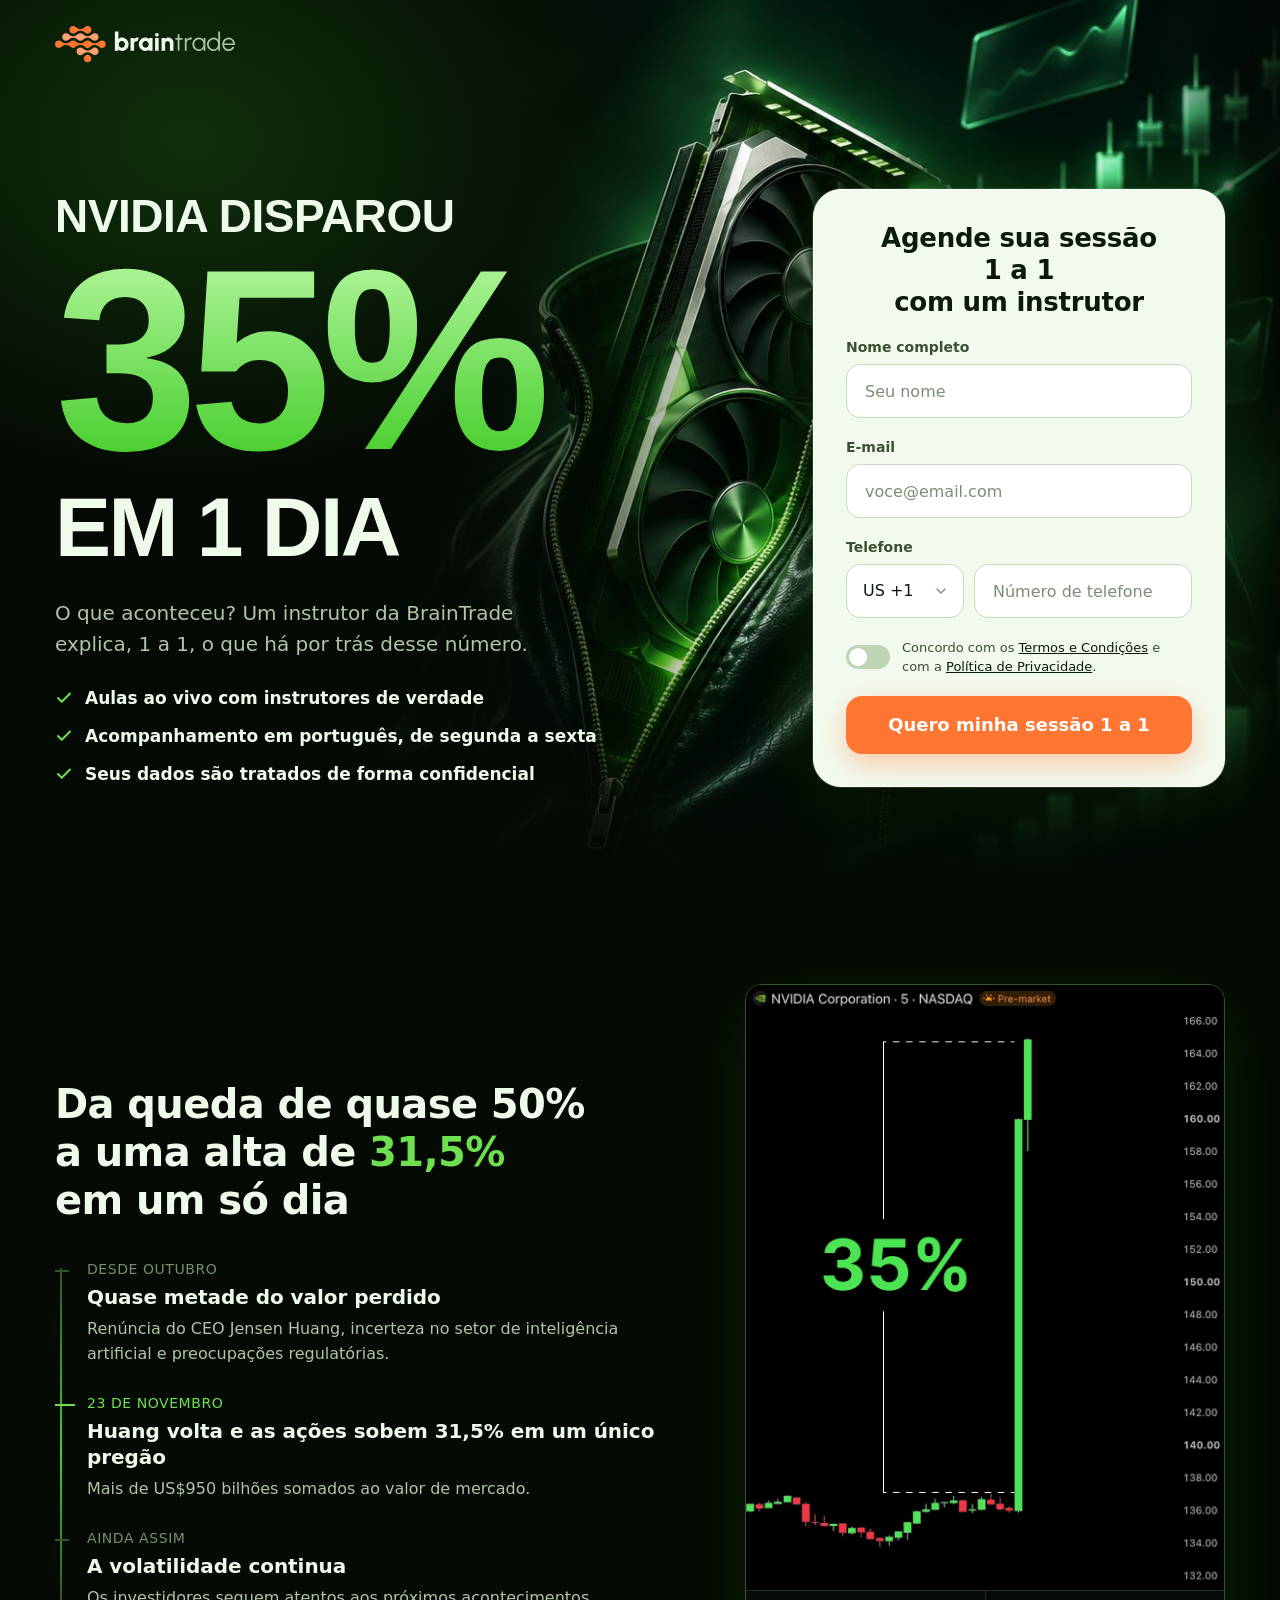
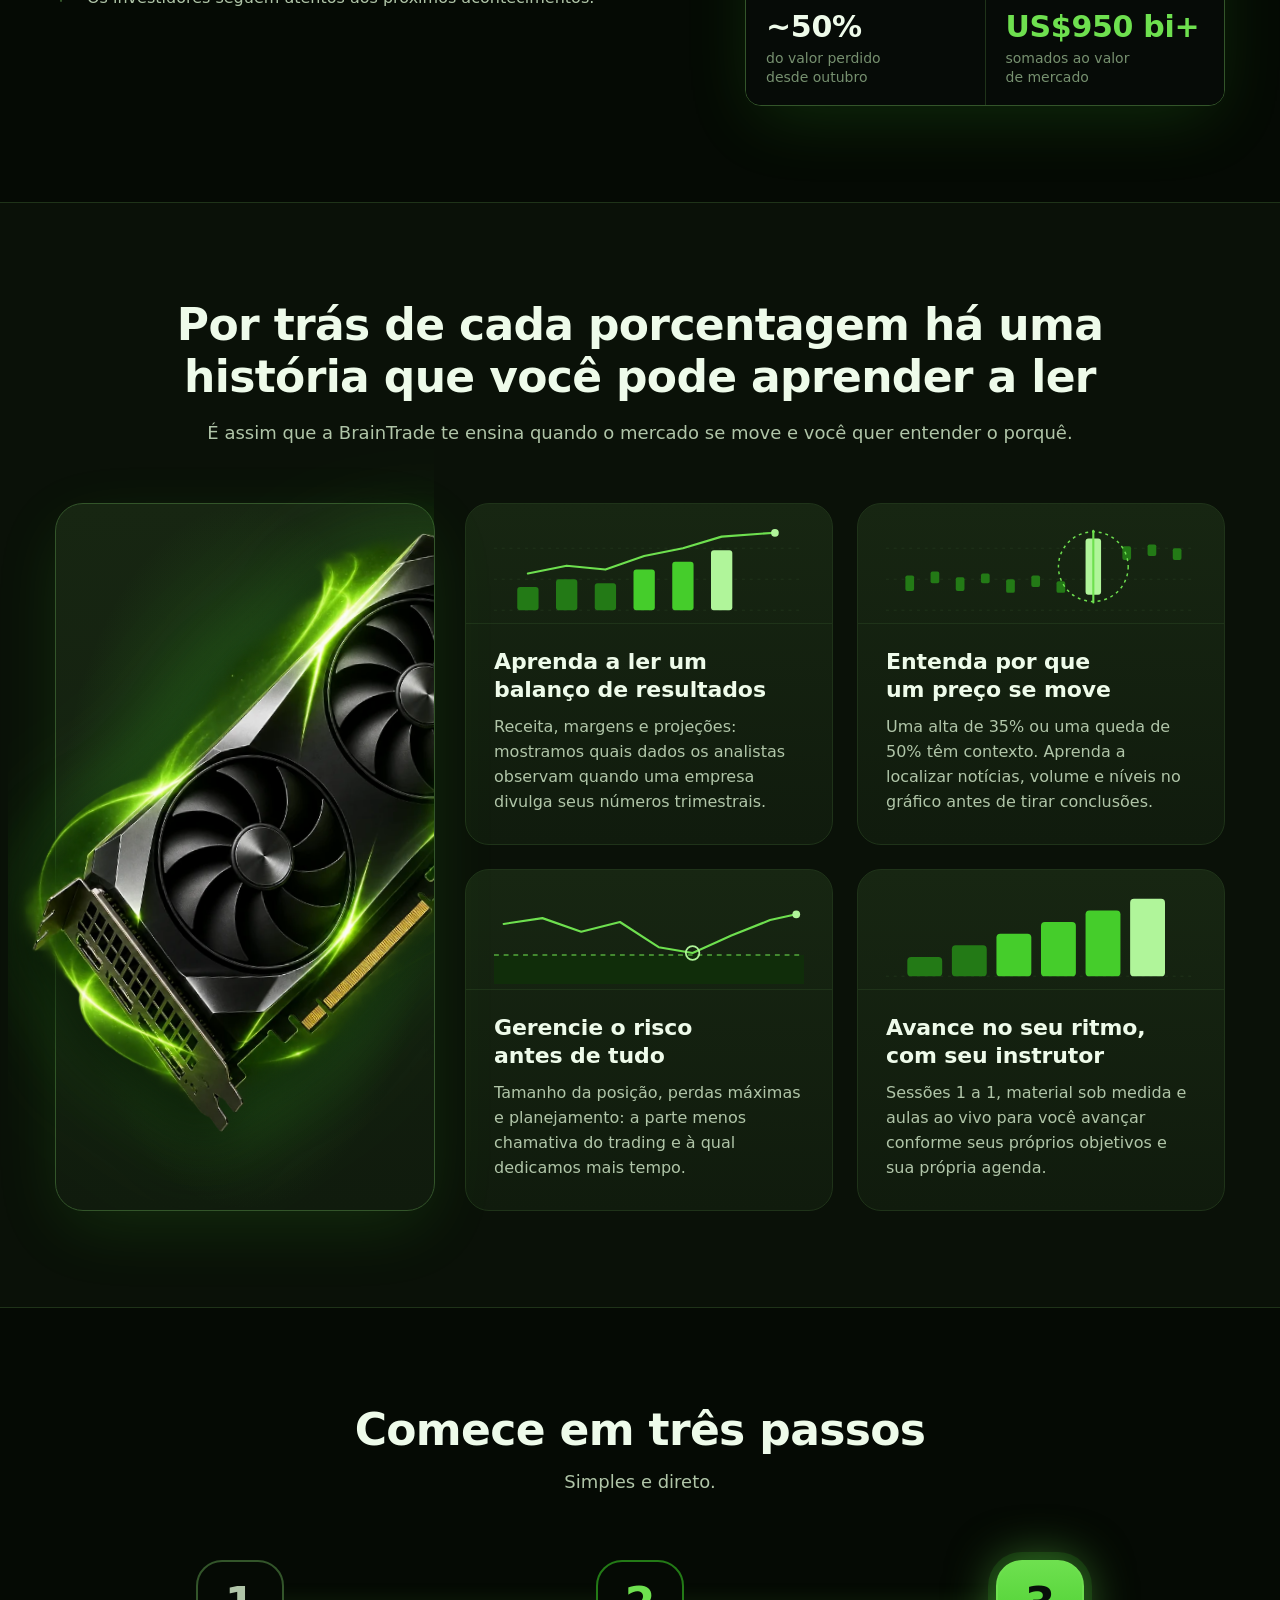
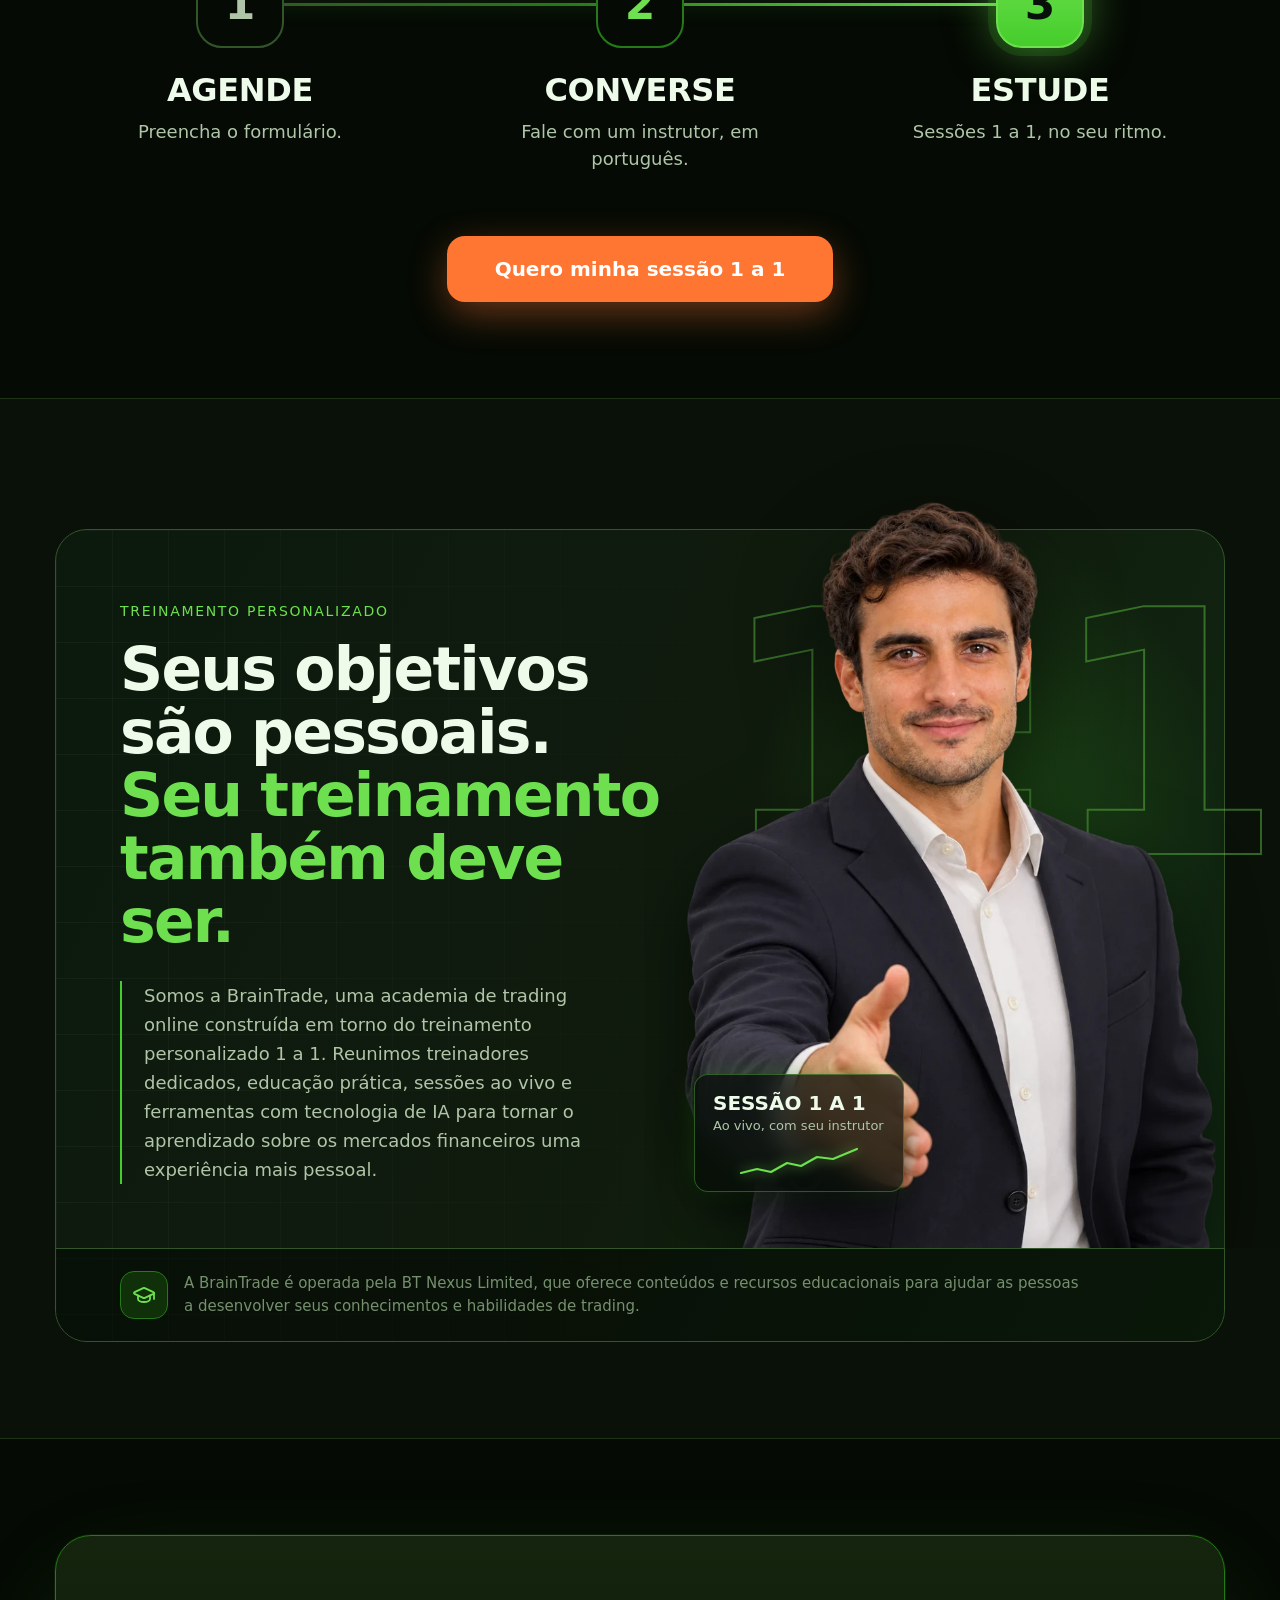
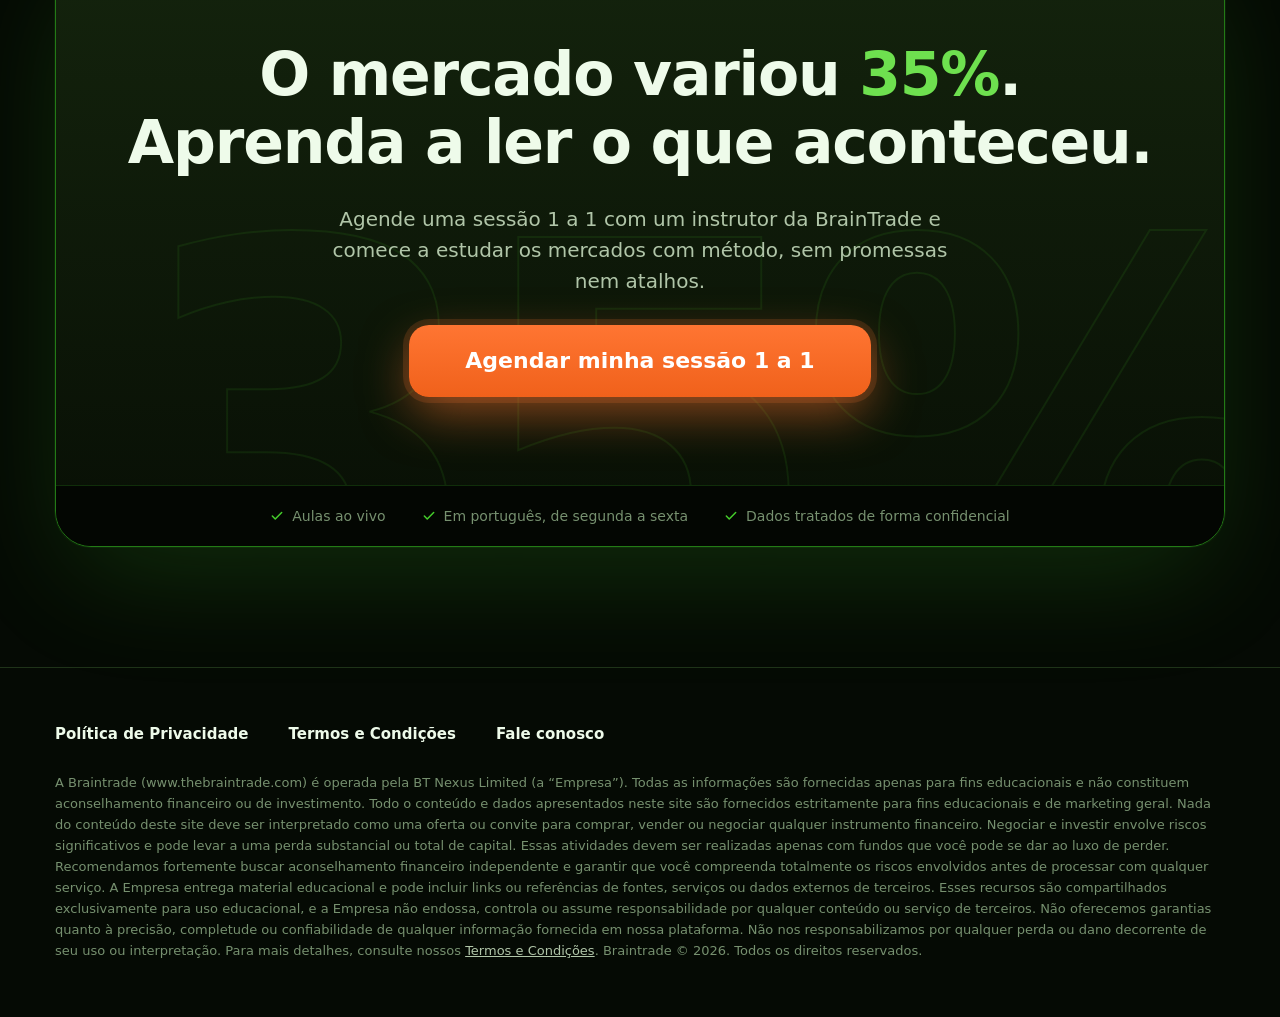
==== index.html @ 37a68e20 "BrainTrade NVIDIA landing page: HTML/CSS/JS (pt-BR, es-419, en), assets, design previews, dev handof" ====
<!DOCTYPE html>
<html lang="pt-BR">
<head>
  <meta charset="utf-8">
  <meta name="viewport" content="width=device-width, initial-scale=1">
  <title>BrainTrade | NVIDIA disparou 35% em 1 dia — agende sua sessão 1&nbsp;a&nbsp;1</title>
  <meta name="description" content="NVIDIA disparou 35% em um único pregão. Agende uma sessão 1&nbsp;a&nbsp;1 com um instrutor da BrainTrade e aprenda a entender o que há por trás desses números.">
  <meta name="theme-color" content="#050a04">
    <link rel="alternate" hreflang="pt-BR" href="index.html">
  <link rel="alternate" hreflang="es-419" href="es.html">
  <link rel="alternate" hreflang="en" href="en.html">
  <link rel="alternate" hreflang="x-default" href="index.html">
  <link rel="stylesheet" href="style.css">
  <!-- adds the "js" class only when motion is wanted; without it the page stays fully visible/static -->
  <script>if(!matchMedia("(prefers-reduced-motion: reduce)").matches&&"IntersectionObserver" in window)document.documentElement.classList.add("js")</script>
</head>
<body>

  <!-- SVG sprite: icons used across the page (stroke = currentColor) -->
  <svg width="0" height="0" style="position:absolute" aria-hidden="true" focusable="false">
    <symbol id="i-check" viewBox="0 0 24 24"><path d="M20 6 9 17l-5-5"/></symbol>
    <symbol id="i-circle-check" viewBox="0 0 24 24"><path d="M21.801 10A10 10 0 1 1 17 3.335"/><path d="m9 11 3 3L22 4"/></symbol>
    <symbol id="i-users" viewBox="0 0 24 24"><path d="M16 21v-2a4 4 0 0 0-4-4H6a4 4 0 0 0-4 4v2"/><circle cx="9" cy="7" r="4"/><path d="M22 21v-2a4 4 0 0 0-3-3.87"/><path d="M16 3.13a4 4 0 0 1 0 7.75"/></symbol>
    <symbol id="i-target" viewBox="0 0 24 24"><circle cx="12" cy="12" r="10"/><circle cx="12" cy="12" r="6"/><circle cx="12" cy="12" r="2"/></symbol>
    <symbol id="i-star" viewBox="0 0 24 24"><path d="M11.525 2.295a.53.53 0 0 1 .95 0l2.31 4.679a2.123 2.123 0 0 0 1.595 1.16l5.166.756a.53.53 0 0 1 .294.904l-3.736 3.638a2.123 2.123 0 0 0-.611 1.878l.882 5.14a.53.53 0 0 1-.771.56l-4.618-2.428a2.122 2.122 0 0 0-1.973 0L6.396 21.01a.53.53 0 0 1-.77-.56l.881-5.139a2.122 2.122 0 0 0-.611-1.879L2.16 9.795a.53.53 0 0 1 .294-.906l5.165-.755a2.122 2.122 0 0 0 1.597-1.16z"/></symbol>
    <symbol id="i-cap" viewBox="0 0 24 24"><path d="M21.42 10.922a1 1 0 0 0-.019-1.838L12.83 5.18a2 2 0 0 0-1.66 0L2.6 9.08a1 1 0 0 0 0 1.832l8.57 3.908a2 2 0 0 0 1.66 0z"/><path d="M22 10v6"/><path d="M6 12.5V16a6 3 0 0 0 12 0v-3.5"/></symbol>
  </svg>

  <!-- ============ HEADER ============ -->
  <header class="site-header">
    <div class="site-header__inner">
      <a class="logo" href="#" aria-label="BrainTrade">
        <img src="assets/logo.svg" alt="BrainTrade" width="180" height="37">
      </a>
    </div>
  </header>

  <main>

    <!-- ============ HERO ============ -->
        <section class="hero hero--art">

      <!-- decorative background: key art + glow -->
      <div class="hero__bg" aria-hidden="true">
        <div class="hero__art"></div>
        <div class="glow glow--hero-a"></div>
        <div class="glow glow--hero-b"></div>
        <div class="hero__fade"></div>
      </div>

      <div class="container hero__inner">

        <div class="hero__copy">
          <h1 class="h1" aria-label="NVIDIA disparou 35% em 1 dia">
            <span class="h1__pre" aria-hidden="true">NVIDIA disparou</span>
            <span class="h1__num" aria-hidden="true"><span class="h1__num-real">35%</span></span>
            <span class="h1__small" aria-hidden="true">em 1 dia</span>
          </h1>
          <p class="lead">O que aconteceu? Um instrutor da BrainTrade explica, 1&nbsp;a&nbsp;1, o que há por trás desse número.</p>

          <ul class="checks">
            <li><svg class="icon" focusable="false" aria-hidden="true"><use href="#i-check"/></svg>Aulas ao vivo com instrutores de verdade</li>
            <li><svg class="icon" focusable="false" aria-hidden="true"><use href="#i-check"/></svg>Acompanhamento em português, de segunda a sexta</li>
            <li><svg class="icon" focusable="false" aria-hidden="true"><use href="#i-check"/></svg>Seus dados são tratados de forma confidencial</li>
          </ul>
        </div>
        <!-- DEV: visual only. Wire up action/method, validation and the country list. -->
        <form class="card form form--light" id="lead-form" action="#" method="post">
          <h2 class="form__title">Agende sua sessão 1&nbsp;a&nbsp;1<br>com um instrutor</h2>

          <div class="field">
            <label for="f-name">Nome completo</label>
            <input class="input" id="f-name" name="name" type="text" placeholder="Seu nome" autocomplete="name">
          </div>

          <div class="field">
            <label for="f-email">E-mail</label>
            <input class="input" id="f-email" name="email" type="email" placeholder="voce@email.com" autocomplete="email">
          </div>

          <div class="field">
            <label for="f-phone">Telefone</label>
            <div class="phone">
              <select class="input input--select" name="country" aria-label="Código do país">
                <option value="US +1">US +1</option>
              </select>
              <input class="input" id="f-phone" name="phone" type="tel" placeholder="Número de telefone" autocomplete="tel-national">
            </div>
          </div>

          <label class="consent">
            <input class="switch" type="checkbox" name="consent">
            <span class="consent__text">Concordo com os <a href="#">Termos e Condições</a> e com a <a href="#">Política de Privacidade</a>.</span>
          </label>

          <button class="btn btn--block" type="submit">Quero minha sessão 1&nbsp;a&nbsp;1</button>
        </form>

      </div>
    </section>

    <!-- ============ STORY ============ -->
    <section class="story">
      <div class="container story__grid">

        <div class="story__copy">
          <h2 class="h2 h2--story">Da queda de quase 50%<br class="br-d"> a uma alta de <span class="accent">31,5%</span><br class="br-d"> em um só dia</h2>

          <ol class="timeline">
            <li class="timeline__item">
              <span class="timeline__date">Desde outubro</span>
              <h3 class="timeline__title">Quase metade do valor perdido</h3>
              <p class="timeline__text">Renúncia do CEO Jensen Huang, incerteza no setor de inteligência artificial e preocupações regulatórias.</p>
            </li>
            <li class="timeline__item timeline__item--up">
              <span class="timeline__date">23 de novembro</span>
              <h3 class="timeline__title">Huang volta e as ações sobem 31,5% em um único pregão</h3>
              <p class="timeline__text">Mais de US$950 bilhões somados ao valor de mercado.</p>
            </li>
            <li class="timeline__item">
              <span class="timeline__date">Ainda assim</span>
              <h3 class="timeline__title">A volatilidade continua</h3>
              <p class="timeline__text">Os investidores seguem atentos aos próximos acontecimentos.</p>
            </li>
          </ol>
        </div>

        <figure class="terminal">
          <!-- Real chart screenshot: NVDA, 5-minute candles, pre-market (assets/img/nvda-move.png). -->
          <img class="terminal__img" src="assets/img/nvda-move.png" width="492" height="623" loading="lazy"
               alt="Gráfico de 5 minutos da NVIDIA (NASDAQ) no pré-mercado: uma única vela verde sobe cerca de 35% acima do movimento anterior.">
          <div class="terminal__stats">
            <div class="stat">
              <p class="stat__value">~50%</p>
              <p class="stat__label">do valor perdido<br>desde outubro</p>
            </div>
            <div class="stat">
              <p class="stat__value stat__value--accent">US$950 bi+</p>
              <p class="stat__label">somados ao valor<br>de mercado</p>
            </div>
          </div>
        </figure>

      </div>
    </section>

    <!-- ============ BENEFITS ============ -->
    <section class="benefits">
      <div class="container">
        <div class="section-head">
          <h2 class="h2 h2--center">Por trás de cada porcentagem há uma<br class="br-d"> história que você pode aprender a ler</h2>
          <p class="section-head__sub">É assim que a BrainTrade te ensina quando o mercado se move e você quer entender o porquê.</p>
        </div>

        <div class="benefits__layout">
          <figure class="benefits__feature" aria-hidden="true">
            <div class="benefits__pop"><img src="assets/img/gpu-card.webp" alt="" width="1003" height="1002" loading="lazy"></div>
          </figure>

          <div class="benefits__grid">
            <article class="card benefit">
              <div class="benefit__viz" aria-hidden="true">
                <svg viewBox="0 0 320 96" focusable="false">
                  <path class="v-grid" d="M0 88H320M0 56H320M0 24H320"/>
                  <rect class="v-dim" x="24" y="64" width="22" height="24" rx="3"/><rect class="v-dim" x="64" y="56" width="22" height="32" rx="3"/><rect class="v-dim" x="104" y="60" width="22" height="28" rx="3"/>
                  <rect class="v-mid" x="144" y="46" width="22" height="42" rx="3"/><rect class="v-mid" x="184" y="38" width="22" height="50" rx="3"/><rect class="v-hi" x="224" y="26" width="22" height="62" rx="3"/>
                  <path class="v-line" d="M35 50L75 42L115 46L155 32L195 24L235 12L290 8"/><circle class="v-dot" cx="290" cy="8" r="4"/>
                </svg>
              </div>
              <div class="benefit__body">
                <h3 class="benefit__title">Aprenda a ler um<br>balanço de resultados</h3>
                <p class="benefit__text">Receita, margens e projeções: mostramos quais dados os analistas observam quando uma empresa divulga seus números trimestrais.</p>
              </div>
            </article>

            <article class="card benefit">
              <div class="benefit__viz" aria-hidden="true">
                <svg viewBox="0 0 320 96" focusable="false">
                  <path class="v-grid" d="M0 88H320M0 56H320M0 24H320"/>
                  <g class="v-dim"><rect x="20" y="52" width="9" height="16" rx="2"/><rect x="46" y="48" width="9" height="12" rx="2"/><rect x="72" y="54" width="9" height="14" rx="2"/><rect x="98" y="50" width="9" height="10" rx="2"/><rect x="124" y="56" width="9" height="14" rx="2"/><rect x="150" y="52" width="9" height="12" rx="2"/><rect x="176" y="58" width="9" height="12" rx="2"/></g>
                  <rect class="v-hi" x="206" y="14" width="16" height="58" rx="3"/><path class="v-line" d="M214 6V80"/>
                  <g class="v-dim"><rect x="244" y="22" width="9" height="14" rx="2"/><rect x="270" y="20" width="9" height="12" rx="2"/><rect x="296" y="24" width="9" height="12" rx="2"/></g>
                  <circle class="v-ring" cx="214" cy="43" r="36"/>
                </svg>
              </div>
              <div class="benefit__body">
                <h3 class="benefit__title">Entenda por que<br>um preço se move</h3>
                <p class="benefit__text">Uma alta de 35% ou uma queda de 50% têm contexto. Aprenda a localizar notícias, volume e níveis no gráfico antes de tirar conclusões.</p>
              </div>
            </article>

            <article class="card benefit">
              <div class="benefit__viz" aria-hidden="true">
                <svg viewBox="0 0 320 96" focusable="false">
                  <path class="v-zone" d="M0 66H320V96H0Z"/>
                  <path class="v-dash" d="M0 66H320"/>
                  <path class="v-line" d="M10 34L50 28L90 42L130 32L170 58L205 64L245 46L285 30L312 24"/>
                  <circle class="v-ring2" cx="205" cy="64" r="7"/><circle class="v-dot" cx="312" cy="24" r="4"/>
                </svg>
              </div>
              <div class="benefit__body">
                <h3 class="benefit__title">Gerencie o risco<br>antes de tudo</h3>
                <p class="benefit__text">Tamanho da posição, perdas máximas e planejamento: a parte menos chamativa do trading e à qual dedicamos mais tempo.</p>
              </div>
            </article>

            <article class="card benefit">
              <div class="benefit__viz" aria-hidden="true">
                <svg viewBox="0 0 320 96" focusable="false">
                  <path class="v-grid" d="M0 88H320"/>
                  <rect class="v-dim" x="22" y="68" width="36" height="20" rx="4"/><rect class="v-dim" x="68" y="56" width="36" height="32" rx="4"/><rect class="v-mid" x="114" y="44" width="36" height="44" rx="4"/>
                  <rect class="v-mid" x="160" y="32" width="36" height="56" rx="4"/><rect class="v-mid" x="206" y="20" width="36" height="68" rx="4"/><rect class="v-hi" x="252" y="8" width="36" height="80" rx="4"/>
                </svg>
              </div>
              <div class="benefit__body">
                <h3 class="benefit__title">Avance no seu ritmo,<br>com seu instrutor</h3>
                <p class="benefit__text">Sessões 1&nbsp;a&nbsp;1, material sob medida e aulas ao vivo para você avançar conforme seus próprios objetivos e sua própria agenda.</p>
              </div>
            </article>
          </div>
        </div>
      </div>
    </section>

    <!-- ============ STEPS ============ -->
    <section class="steps">
      <div class="container">
        <div class="section-head">
          <h2 class="h2 h2--center">Comece em três passos</h2>
          <p class="section-head__sub">Simples e direto.</p>
        </div>

        <ol class="steps__list">
          <li class="step">
            <span class="step__badge">1</span>
            <h3 class="step__title">Agende</h3>
            <p class="step__text">Preencha o formulário.</p>
          </li>
          <li class="step">
            <span class="step__badge">2</span>
            <h3 class="step__title">Converse</h3>
            <p class="step__text">Fale com um instrutor, em português.</p>
          </li>
          <li class="step step--goal">
            <span class="step__badge">3</span>
            <h3 class="step__title">Estude</h3>
            <p class="step__text">Sessões 1&nbsp;a&nbsp;1, no seu ritmo.</p>
          </li>
        </ol>

        <div class="steps__cta">
          <a class="btn btn--lg" href="#lead-form">Quero minha sessão 1&nbsp;a&nbsp;1</a>
        </div>
      </div>
    </section>

    <!-- ============ ABOUT ============ -->
    <!-- DEV: right-hand slot is the instructor photo: assets/img/instructor.webp (transparent cut-out, portrait, bottom-aligned). -->
    <section class="about">
      <div class="container">
        <div class="about__panel">
          <div class="about__content">
            <p class="about__eyebrow">Treinamento personalizado</p>
            <h2 class="h2 h2--about">Seus objetivos<br> são pessoais.<br> <span class="accent">Seu treinamento<br> também deve ser.</span></h2>
            <p class="about__text">Somos a BrainTrade, uma academia de trading online construída em torno do treinamento personalizado 1&nbsp;a&nbsp;1. Reunimos treinadores dedicados, educação prática, sessões ao vivo e ferramentas com tecnologia de IA para tornar o aprendizado sobre os mercados financeiros uma experiência mais pessoal.</p>
          </div>
          <div class="about__media">
            <span class="about__ghost" aria-hidden="true">1:1</span>
            <img class="about__photo" src="assets/img/instructor.webp" alt="Instrutor da BrainTrade com a mão estendida" width="784" height="1100" loading="lazy">
            <div class="about__float" aria-hidden="true">
              <span class="about__float-label">Sessão 1&nbsp;a&nbsp;1</span>
              <span class="about__float-text">Ao vivo, com seu instrutor</span>
              <svg viewBox="0 0 120 34" focusable="false"><path d="M2 28L18 24L32 27L48 18L62 21L78 12L94 14L118 4"/></svg>
            </div>
          </div>
          <div class="about__note">
            <span class="icon-box icon-box--sm"><svg class="icon" focusable="false" aria-hidden="true"><use href="#i-cap"/></svg></span>
            <p>A BrainTrade é operada pela BT Nexus Limited, que oferece conteúdos e recursos educacionais para ajudar as pessoas a desenvolver seus conhecimentos e habilidades de trading.</p>
          </div>
        </div>
      </div>
    </section>

    <!-- ============ FINAL CTA ============ -->
    <section class="cta">
      <div class="container">
        <div class="cta__panel">
          <span class="cta__ghost" aria-hidden="true">35%</span>
          <div class="cta__content">
            <h2 class="h2 h2--cta">O mercado<br class="br-m"> variou <span class="accent">35%</span>.<br> Aprenda a ler o<br class="br-m"> que aconteceu.</h2>
            <p class="cta__text">Agende uma sessão 1&nbsp;a&nbsp;1 com um instrutor da BrainTrade e comece a estudar os mercados com método, sem promessas nem atalhos.</p>
            <!-- DEV: points at the form; replace with the real action if needed -->
            <a class="btn btn--lg btn--cta" href="#lead-form">Agendar minha sessão 1&nbsp;a&nbsp;1</a>
          </div>
          <ul class="cta__points">
              <li><svg class="icon" aria-hidden="true" focusable="false"><use href="#i-check"/></svg>Aulas ao vivo</li>
              <li><svg class="icon" aria-hidden="true" focusable="false"><use href="#i-check"/></svg>Em português, de segunda a sexta</li>
              <li><svg class="icon" aria-hidden="true" focusable="false"><use href="#i-check"/></svg>Dados tratados de forma confidencial</li>
            </ul>
        </div>
      </div>
    </section>

  </main>

  <!-- ============ FOOTER ============ -->
  <footer class="site-footer">
    <div class="container">
      <nav class="site-footer__links" aria-label="Rodapé">
        <a href="#">Política de Privacidade</a>
        <a href="#">Termos e Condições</a>
        <a href="#">Fale conosco</a>
      </nav>
      <p class="site-footer__legal">A Braintrade (www.thebraintrade.com) é operada pela BT Nexus Limited (a “Empresa”). Todas as informações são fornecidas apenas para fins educacionais e não constituem aconselhamento financeiro ou de investimento. Todo o conteúdo e dados apresentados neste site são fornecidos estritamente para fins educacionais e de marketing geral. Nada do conteúdo deste site deve ser interpretado como uma oferta ou convite para comprar, vender ou negociar qualquer instrumento financeiro. Negociar e investir envolve riscos significativos e pode levar a uma perda substancial ou total de capital. Essas atividades devem ser realizadas apenas com fundos que você pode se dar ao luxo de perder. Recomendamos fortemente buscar aconselhamento financeiro independente e garantir que você compreenda totalmente os riscos envolvidos antes de processar com qualquer serviço. A Empresa entrega material educacional e pode incluir links ou referências de fontes, serviços ou dados externos de terceiros. Esses recursos são compartilhados exclusivamente para uso educacional, e a Empresa não endossa, controla ou assume responsabilidade por qualquer conteúdo ou serviço de terceiros. Não oferecemos garantias quanto à precisão, completude ou confiabilidade de qualquer informação fornecida em nossa plataforma. Não nos responsabilizamos por qualquer perda ou dano decorrente de seu uso ou interpretação. Para mais detalhes, consulte nossos <a href="#">Termos e Condições</a>. Braintrade © 2026. Todos os direitos reservados.</p>
    </div>
  </footer>

  <!-- mobile only: stays hidden until the visitor scrolls past the form (see script.js) -->
  <div class="sticky-cta" aria-hidden="true"><a class="btn btn--block" href="#lead-form" tabindex="-1">Quero minha sessão 1&nbsp;a&nbsp;1</a></div>

  <script src="script.js" defer></script>
</body>
</html>
---- style.css ----
/* ==========================================================================
   BrainTrade — NVIDIA +35% landing page
   Plain CSS, no build step, no JS.
   Desktop design: 1280px (content 1170). Stacked/mobile layout: < 1024px (designed at 375px).
   Orange (--orange-500) is reserved for the logo and CTA buttons only.
   ========================================================================== */

/* ---------- Fonts (self-hosted, latin subset) ---------- */
@font-face {
  font-family: "Space Grotesk";
  font-style: normal;
  font-weight: 300 700;
  font-display: swap;
  src: url("assets/fonts/space-grotesk-latin.woff2") format("woff2");
  unicode-range: U+0000-00FF, U+0131, U+0152-0153, U+02BB-02BC, U+02C6, U+02DA, U+02DC, U+0304, U+0308, U+0329, U+2000-206F, U+20AC, U+2122, U+2191, U+2193, U+2212, U+2215, U+FEFF, U+FFFD;
}
@font-face {
  font-family: "Urbanist";
  font-style: normal;
  font-weight: 100 900;
  font-display: swap;
  src: url("assets/fonts/urbanist-latin.woff2") format("woff2");
  unicode-range: U+0000-00FF, U+0131, U+0152-0153, U+02BB-02BC, U+02C6, U+02DA, U+02DC, U+0304, U+0308, U+0329, U+2000-206F, U+20AC, U+2122, U+2191, U+2193, U+2212, U+2215, U+FEFF, U+FFFD;
}

/* Headline font (3 options available; switch with --font-h1 in :root). Default: Sora */
@font-face {
  font-family: "Sora";
  font-style: normal;
  font-weight: 100 900;
  font-display: swap;
  src: url("assets/fonts/sora-latin.woff2") format("woff2");
  unicode-range: U+0000-00FF, U+0131, U+0152-0153, U+02BB-02BC, U+02C6, U+02DA, U+02DC, U+2000-206F, U+20AC, U+2122, U+2191, U+2193, U+2212, U+2215, U+FEFF, U+FFFD;
}
@font-face {
  font-family: "Plus Jakarta Sans";
  font-style: normal;
  font-weight: 100 900;
  font-display: swap;
  src: url("assets/fonts/plus-jakarta-sans-latin.woff2") format("woff2");
  unicode-range: U+0000-00FF, U+0131, U+0152-0153, U+02BB-02BC, U+02C6, U+02DA, U+02DC, U+2000-206F, U+20AC, U+2122, U+2191, U+2193, U+2212, U+2215, U+FEFF, U+FFFD;
}
@font-face {
  font-family: "Manrope";
  font-style: normal;
  font-weight: 100 900;
  font-display: swap;
  src: url("assets/fonts/manrope-latin.woff2") format("woff2");
  unicode-range: U+0000-00FF, U+0131, U+0152-0153, U+02BB-02BC, U+02C6, U+02DA, U+02DC, U+2000-206F, U+20AC, U+2122, U+2191, U+2193, U+2212, U+2215, U+FEFF, U+FFFD;
}

/* ---------- Tokens ---------- */
:root {
  --bg-base: #050a04;
  --bg-surface: #0a1108;
  --bg-card: #101b0d;
  --bg-card-raised: #172612;
  --bg-input: #070d05;

  --border-subtle: #1f3319;
  --border-strong: #33552a;

  --green-300: #b0f59a;
  --green-400: #6ee04f;
  --green-500: #45cd2b;
  --green-700: #237a16;
  --green-900: #0f3009;

  --text-primary: #eefbea;
  --text-secondary: #b0c5a8;
  --text-muted: #76906f;

  --orange-500: #ff7532; /* brand — buttons + logo only */
  --orange-400: #ffa072;
  --ink: #08100a;        /* text on orange */

  --font-display: "Space Grotesk", system-ui, sans-serif;
  --font-body: "Urbanist", system-ui, sans-serif;
  --font-h1: "Sora", "Urbanist", sans-serif; /* alternatives: "Plus Jakarta Sans", "Manrope" */
}

/* ---------- Base ---------- */
*, *::before, *::after { box-sizing: border-box; }

html { -webkit-text-size-adjust: 100%; }

body {
  margin: 0;
  background: var(--bg-base);
  color: var(--text-primary);
  font-family: var(--font-body);
  font-weight: 500;
  font-size: 16px;
  line-height: 1.5;
  -webkit-font-smoothing: antialiased;
  -moz-osx-font-smoothing: grayscale;
}

h1, h2, h3, p, ul, ol, dl, dd, figure { margin: 0; }
ul, ol { padding: 0; list-style: none; }
img, svg { display: block; max-width: 100%; }
a { color: inherit; }

:focus-visible { outline: 2px solid var(--green-400); outline-offset: 3px; }

.container {
  width: 100%;
  max-width: 1280px;
  margin-inline: auto;
  padding-inline: 55px;
}

.accent { color: var(--green-400); }

.br-m { display: none; } /* line breaks that only apply to the stacked layout */

/* ---------- Icons ---------- */
.icon {
  width: 1em;
  height: 1em;
  fill: none;
  stroke: currentColor;
  stroke-width: 2;
  stroke-linecap: round;
  stroke-linejoin: round;
  flex: none;
}

.icon-box {
  display: grid;
  place-items: center;
  width: 56px;
  height: 56px;
  border-radius: 16px;
  background: var(--green-900);
  border: 1px solid var(--green-700);
  color: var(--green-400);
  flex: none;
}
.icon-box .icon { font-size: 28px; stroke-width: 1.8; }
.icon-box--sm { width: 48px; height: 48px; border-radius: 14px; }
.icon-box--sm .icon { font-size: 24px; }

/* ---------- Glow layers (decorative) ---------- */
.glow { position: absolute; border-radius: 50%; pointer-events: none; }

/* ---------- Header ---------- */
/* Transparent header: only the logo, floating over the hero */
.site-header { position: absolute; top: 0; left: 0; right: 0; z-index: 10; }
.site-header__inner {
  max-width: 1280px;
  margin-inline: auto;
  height: 88px;
  padding-inline: 55px;
  display: flex;
  align-items: center;
}
.logo { display: inline-block; line-height: 0; }
.logo img { width: 180px; height: auto; }

/* ---------- Buttons ---------- */
.btn {
  display: inline-flex;
  align-items: center;
  justify-content: center;
  height: 58px;
  padding: 0 24px;
  border: 0;
  border-radius: 16px;
  background: var(--orange-500);
  color: #fff;
  font-family: var(--font-display);
  font-weight: 700;
  font-size: 18px;
  line-height: 24px;
  text-decoration: none;
  text-align: center;
  cursor: pointer;
  box-shadow: 0 10px 30px -2px rgba(255, 117, 50, 0.4);
  transition: transform 0.15s ease, filter 0.15s ease, box-shadow 0.15s ease;
}
.btn:hover { filter: brightness(1.07); transform: translateY(-1px); box-shadow: 0 14px 34px -2px rgba(255, 117, 50, 0.5); }
.btn:active { transform: translateY(0); filter: brightness(0.98); }
.btn:focus-visible { outline-color: var(--orange-400); }
.btn--block { width: 100%; }
.btn--lg {
  height: 66px;
  padding: 0 48px;
  border-radius: 18px;
  font-size: 20px;
  line-height: 26px;
  box-shadow: 0 12px 38px -2px rgba(255, 117, 50, 0.42);
}

/* ---------- Tags / badges ---------- */
.tag {
  display: inline-block;
  color: var(--green-300);
  font-family: var(--font-display);
  font-weight: 700;
  font-size: 18px;
  line-height: 22px;
  white-space: nowrap;
  text-shadow: 0 0 18px rgba(110, 224, 79, 0.6);
}
.tag--sm { font-size: 16px; line-height: 20px; }


/* ---------- Cards ---------- */
.card {
  background: var(--bg-card);
  border: 1px solid var(--border-strong);
  border-radius: 28px;
}

/* ---------- Headings ---------- */
.h2 {
  font-family: var(--font-display);
  font-weight: 700;
  font-size: 44px;
  line-height: 52px;
  letter-spacing: -0.015em;
}
.h2--center { text-align: center; }

/* ==========================================================================
   HERO
   ========================================================================== */
.hero { position: relative; overflow: hidden; background: var(--bg-base); padding-top: 88px; }

.hero__bg {
  position: absolute;
  top: 88px;
  left: 50%;
  width: 1280px;
  height: calc(100% - 88px);
  transform: translateX(-50%);
  pointer-events: none;
}
.glow--hero-a {
  left: -260px; top: -300px; width: 900px; height: 700px;
  background: radial-gradient(closest-side, rgba(35, 122, 22, 0.34), rgba(35, 122, 22, 0));
}
.glow--hero-b {
  left: 354px; top: 180px; width: 760px; height: 640px;
  background: radial-gradient(closest-side, rgba(69, 205, 43, 0.26), rgba(69, 205, 43, 0));
}
.hero__candles { position: absolute; left: 0; top: 420px; width: 1280px; height: 380px; overflow: visible; }
.hero__candles .u { fill: var(--green-500); }
.hero__candles .d { fill: var(--green-700); }
.hero__candles .s { fill: var(--green-400); }
.hero__candles #spike { filter: drop-shadow(0 0 52px rgba(110, 224, 79, 0.7)); }
.hero__fade {
  position: absolute; left: 0; top: 580px; width: 1280px; height: 220px;
  background: linear-gradient(to bottom, rgba(5, 10, 4, 0), var(--bg-base));
}
.hero__tag { position: absolute; left: 734px; top: 398px; transform: translateX(-50%); }

/* Generated key art (assets/img/hero-bg.jpg, 1280x800 safe area). Enabled by adding class "hero--art" to .hero */
.hero__art {
  position: absolute; top: -88px; bottom: 0; left: -140px; right: 0; /* image shifted left so the GPU sits in the gap next to the form */
  background: url("assets/img/hero-bg.jpg") center / cover no-repeat;
  opacity: 0;
  -webkit-mask-image: linear-gradient(to right, #000 88%, transparent);
  mask-image: linear-gradient(to right, #000 88%, transparent); /* soft right edge on screens wider than 1280 */
}
/* keeps the text column on a dark, calm area */
.hero__art::after {
  content: ""; position: absolute; inset: 0;
  background: linear-gradient(to right, rgba(5, 10, 4, 0.94) 0%, rgba(5, 10, 4, 0.9) 44%, rgba(5, 10, 4, 0) 62%);
}
.hero--art .hero__art { opacity: 1; }
.hero--art .glow--hero-b, .hero--art .hero__candles, .hero--art .hero__tag { display: none; }
.hero--art .form { box-shadow: 0 0 0 1px rgba(110, 224, 79, 0.18), 0 30px 90px -10px rgba(0, 0, 0, 0.8), 0 0 80px -10px rgba(69, 205, 43, 0.35); }

.hero__inner {
  position: relative;
  min-height: 800px;
  display: flex;
  align-items: center;
  justify-content: space-between;
}

.hero__chart-m { display: none; }

.hero__copy {
  display: flex;
  flex-direction: column;
  gap: 26px;
  width: 600px;
}

/* H1 lockup: big, ultra-bold, animated (CSS only) */
@property --n { syntax: "<integer>"; initial-value: 35; inherits: false; }

.h1 { display: flex; flex-direction: column; font-family: var(--font-h1); font-weight: 800; text-transform: uppercase; }
.h1__pre {
  font-size: 46px; line-height: 52px; letter-spacing: -0.01em;
  animation: h1-rise 0.6s cubic-bezier(0.2, 0.8, 0.2, 1) 0.05s both;
}
.h1__num {
  position: relative;
  --n: 35;
  counter-reset: n var(--n);
  font-size: 258px;
  line-height: 232px;
  letter-spacing: -0.04em;
  margin-block: 2px 6px;
  animation:
    h1-count 1.8s cubic-bezier(0.2, 0.7, 0.2, 1) 0.2s both,
    h1-pop 0.75s cubic-bezier(0.2, 1.1, 0.3, 1) 0.1s both,
    h1-glow 2.8s ease-in-out 2s infinite alternate;
}
.h1__num-real { visibility: hidden; } /* real text: keeps the width, SEO and no-CSS fallback */
.h1__num::before {
  content: counter(n) "%";
  position: absolute; left: 0; top: 0; white-space: nowrap;
  padding-right: 0.12em; /* keeps the right edge of the "%" inside the gradient clip box */
  background: linear-gradient(to bottom, var(--green-300) 5%, var(--green-500) 95%);
  -webkit-background-clip: text;
  background-clip: text;
  -webkit-text-fill-color: transparent;
  color: transparent;
}
.h1__small {
  font-size: 84px; line-height: 90px; letter-spacing: -0.03em;
  animation: h1-rise 0.6s cubic-bezier(0.2, 0.8, 0.2, 1) 0.45s both;
}

@keyframes h1-count { from { --n: 0; } }
@keyframes h1-pop { from { opacity: 0; transform: translateY(26px) scale(0.9); filter: blur(14px); } }
@keyframes h1-rise { from { opacity: 0; transform: translateY(18px); } }
@keyframes h1-glow {
  from { filter: drop-shadow(0 0 12px rgba(69, 205, 43, 0.2)); }
  to   { filter: drop-shadow(0 0 46px rgba(110, 224, 79, 0.6)); }
}
@media (prefers-reduced-motion: reduce) {
  .h1__pre, .h1__num, .h1__small { animation: none; }
}

.lead { max-width: 480px; font-size: 20px; line-height: 31px; color: var(--text-secondary); }

.checks { display: flex; flex-direction: column; gap: 14px; }
.checks li {
  display: flex;
  align-items: center;
  gap: 12px;
  font-weight: 600;
  font-size: 17px;
  line-height: 24px;
}
.checks .icon { font-size: 18px; stroke-width: 2.6; color: var(--green-400); }

/* ---------- Form card ---------- */
/* Light variant: add class "form--light" to the <form> for a white card */
.form {
  /* theme variables (dark card by default, see .form--light) */
  --f-bg: #070d05; --f-border: #37593a; --f-title: var(--text-primary); --f-label: var(--text-secondary);
  --f-input-bg: #0f1a0c; --f-input-border: #33552a; --f-input-text: var(--text-primary); --f-placeholder: var(--text-muted);
  --f-text: var(--text-secondary); --f-link: var(--text-primary); --f-switch: #33552a; --f-knob: var(--text-primary);
  position: relative;
  background: var(--f-bg);
  border-color: var(--f-border);
  display: flex;
  flex-direction: column;
  gap: 20px;
  width: 412px;
  padding: 32px;
  box-shadow: 0 24px 90px -8px rgba(69, 205, 43, 0.16);
}
.form__title {
  text-align: center;
  font-family: var(--font-display);
  font-weight: 700;
  font-size: 26px;
  line-height: 32px;
  letter-spacing: -0.01em;
  color: var(--f-title);
}

.field { display: flex; flex-direction: column; gap: 8px; }
.field label { font-weight: 600; font-size: 14px; line-height: 18px; color: var(--f-label); }

.input {
  width: 100%;
  height: 54px;
  padding: 0 18px;
  border: 1px solid var(--f-input-border);
  border-radius: 14px;
  background-color: var(--f-input-bg);
  color: var(--f-input-text);
  font-family: var(--font-body);
  font-weight: 500;
  font-size: 16px;
  line-height: 22px;
  transition: border-color 0.15s ease, box-shadow 0.15s ease;
}
.input::placeholder { color: var(--f-placeholder); opacity: 1; }
.input:focus { outline: none; border-color: var(--green-500); box-shadow: 0 0 0 3px rgba(69, 205, 43, 0.18); }

.phone { display: flex; gap: 10px; }
.phone .input { min-width: 0; }
.input--select {
  flex: none;
  width: 118px;
  padding: 0 40px 0 16px;
  appearance: none;
  -webkit-appearance: none;
  cursor: pointer;
  background-image: url("data:image/svg+xml,%3Csvg xmlns='http://www.w3.org/2000/svg' width='16' height='16' viewBox='0 0 24 24' fill='none' stroke='%2376906f' stroke-width='2' stroke-linecap='round' stroke-linejoin='round'%3E%3Cpath d='m6 9 6 6 6-6'/%3E%3C/svg%3E");
  background-repeat: no-repeat;
  background-position: right 14px center;
}

/* Consent toggle: pure CSS checkbox switch */
.consent { display: flex; align-items: center; gap: 12px; cursor: pointer; }
.consent__text { font-size: 13px; line-height: 19px; color: var(--f-text); }
.consent__text a { color: var(--f-link); text-decoration: underline; }
.switch {
  position: relative;
  flex: none;
  width: 44px;
  height: 24px;
  margin: 0;
  border-radius: 12px;
  background: var(--f-switch);
  appearance: none;
  -webkit-appearance: none;
  cursor: pointer;
  transition: background-color 0.2s ease;
}
.switch::before {
  content: "";
  position: absolute;
  top: 3px;
  left: 3px;
  width: 18px;
  height: 18px;
  border-radius: 50%;
  background: var(--f-knob);
  transition: transform 0.2s ease;
}
.switch:checked { background: var(--green-500); }
.switch:checked::before { transform: translateX(20px); background: #fff; }

/* ==========================================================================
   STORY
   ========================================================================== */
.story { background: var(--bg-base); padding-block: 96px; }
.story__grid { display: grid; grid-template-columns: 600px 480px; gap: 90px; align-items: center; justify-content: space-between; }
.story__copy { display: flex; flex-direction: column; gap: 36px; }
.h2--story { font-size: 40px; line-height: 48px; }

/* Timeline */
.timeline { position: relative; display: flex; flex-direction: column; gap: 28px; padding-left: 32px; }
.timeline::before {
  content: "";
  position: absolute; left: 5px; top: 8px; bottom: 8px; width: 2px; border-radius: 2px;
  background: linear-gradient(to bottom, var(--border-strong), var(--green-500) 55%, var(--border-strong));
}
.timeline__item { position: relative; display: flex; flex-direction: column; gap: 6px; }
.timeline__item::before {
  content: "";
  position: absolute; left: -32px; top: 10px; width: 14px; height: 2px;
  background: var(--border-strong);
}
.timeline__item--up::before { background: var(--green-400); width: 20px; }
.timeline__date { font-family: var(--font-display); font-weight: 500; font-size: 14px; line-height: 18px; letter-spacing: 0.04em; text-transform: uppercase; color: var(--text-muted); }
.timeline__item--up .timeline__date { color: var(--green-400); }
.timeline__title { font-family: var(--font-display); font-weight: 700; font-size: 20px; line-height: 26px; letter-spacing: -0.003em; }
.timeline__text { font-size: 16px; line-height: 25px; color: var(--text-secondary); }

/* Chart panel: the real NVDA screenshot + the two key numbers */
.terminal { margin: 0; overflow: hidden; background: #000; border: 1px solid var(--border-strong); border-radius: 16px; box-shadow: 0 20px 70px -12px rgba(69, 205, 43, 0.18); }
.terminal__img { display: block; width: 100%; height: auto; background: #000; }
.terminal__stats { display: flex; border-top: 1px solid var(--border-subtle); background: #060b07; }
.stat { flex: 1; display: flex; flex-direction: column; gap: 4px; min-width: 0; padding: 18px 20px; }
.stat + .stat { border-left: 1px solid var(--border-subtle); }
.stat__value { font-family: var(--font-display); font-weight: 700; font-size: 30px; line-height: 36px; letter-spacing: -0.01em; }
.stat__value--accent { color: var(--green-400); }
.stat__label { font-size: 14px; line-height: 19px; color: var(--text-muted); }

/* ==========================================================================
   BENEFITS
   ========================================================================== */
.benefits { background: var(--bg-surface); border-block: 1px solid var(--border-subtle); padding-block: 96px; overflow-x: clip; }
.section-head { display: flex; flex-direction: column; align-items: center; gap: 16px; margin-bottom: 56px; text-align: center; }
.section-head__sub { max-width: 900px; font-size: 18px; line-height: 28px; color: var(--text-secondary); }

.benefits__layout { display: grid; grid-template-columns: 380px 1fr; gap: 30px; align-items: stretch; }

/* Feature panel: the graphics card, cropped big and glowing */
.benefits__feature {
  position: relative;
  margin: 0;
  min-height: 420px; /* overflow stays visible: the card pops out of the box on the left and top */
  border: 1px solid var(--border-strong);
  border-radius: 28px;
  background:
    radial-gradient(closest-side at 50% 50%, rgba(69, 205, 43, 0.32), rgba(69, 205, 43, 0)),
    linear-gradient(to bottom, var(--bg-card-raised), var(--bg-card));
  box-shadow: 0 20px 70px -10px rgba(69, 205, 43, 0.16);
}
/* clip only the right and bottom edges, so the card breaks out of the box on the left/top */
.benefits__pop { position: absolute; inset: 0; clip-path: inset(-140px 0 0 -48px); }
.benefits__pop img {
  position: absolute; left: -48px; top: 50%;
  width: 590px; max-width: none; height: auto;
  transform: translateY(-50%) rotate(-4deg);
  filter: drop-shadow(-16px 22px 28px rgba(0, 0, 0, 0.65)) drop-shadow(0 0 40px rgba(69, 205, 43, 0.35));
}

.benefits__grid { display: grid; grid-template-columns: repeat(2, 1fr); gap: 24px; }
.benefit {
  display: flex;
  flex-direction: column;
  overflow: hidden;
  border-radius: 24px;
  border-color: var(--border-subtle);
  background: linear-gradient(to bottom, var(--bg-card-raised), var(--bg-card));
  transition: border-color 0.2s ease, transform 0.2s ease;
}
.benefit:hover { border-color: var(--green-700); transform: translateY(-2px); }

/* Small data-viz illustration in place of a photo */
.benefit__viz {
  height: 120px;
  padding: 16px 28px 0;
  border-bottom: 1px solid var(--border-subtle);
  background: radial-gradient(closest-side at 50% 100%, rgba(69, 205, 43, 0.2), rgba(69, 205, 43, 0));
}
.benefit__viz svg { display: block; width: 100%; height: 100%; overflow: visible; }
.v-grid { stroke: var(--border-subtle); stroke-width: 1; stroke-dasharray: 3 5; fill: none; }
.v-dim { fill: var(--green-700); }
.v-mid { fill: var(--green-500); }
.v-hi { fill: var(--green-300); }
.v-line { fill: none; stroke: var(--green-400); stroke-width: 2.2; stroke-linecap: round; stroke-linejoin: round; }
.v-dot { fill: var(--green-300); }
.v-ring { fill: none; stroke: var(--green-400); stroke-width: 1.5; stroke-dasharray: 3 4; }
.v-ring2 { fill: none; stroke: var(--green-300); stroke-width: 1.8; }
.v-dash { stroke: var(--green-400); stroke-opacity: 0.7; stroke-width: 1.5; stroke-dasharray: 5 5; fill: none; }
.v-zone { fill: var(--green-900); opacity: 0.8; }

.benefit__body { display: flex; flex-direction: column; gap: 10px; padding: 24px 28px 30px; }
.benefit__title { font-family: var(--font-display); font-weight: 700; font-size: 22px; line-height: 28px; letter-spacing: -0.005em; }
.benefit__text { font-size: 16px; line-height: 25px; color: var(--text-secondary); }

/* ==========================================================================
   STEPS — three connected steps on one glowing line
   ========================================================================== */
.steps { background: var(--bg-base); padding-block: 96px; }
.steps .section-head { margin-bottom: 64px; gap: 12px; }
.steps__list { position: relative; display: grid; grid-template-columns: repeat(3, 1fr); gap: 30px; }
/* the line that ties 1 - 2 - 3 together (grows brighter toward the goal) */
.steps__list::before {
  content: "";
  position: absolute; top: 43px; left: 16.667%; right: 16.667%; height: 3px; border-radius: 3px;
  background: linear-gradient(to right, var(--border-strong), var(--green-700) 40%, var(--green-400));
  box-shadow: 0 0 18px rgba(110, 224, 79, 0.35);
}
.step { position: relative; display: flex; flex-direction: column; align-items: center; gap: 10px; text-align: center; }
.step__badge {
  position: relative; z-index: 1;
  display: grid; place-items: center;
  width: 88px; height: 88px; margin-bottom: 14px;
  border: 2px solid var(--border-strong);
  border-radius: 26px;
  background: var(--bg-base);
  font-family: var(--font-body); font-weight: 900; font-size: 44px; line-height: 1;
  color: var(--text-secondary);
}
.step:nth-child(2) .step__badge { border-color: var(--green-700); color: var(--green-400); }
.step--goal .step__badge {
  border-color: var(--green-400);
  background: linear-gradient(to bottom, var(--green-400), var(--green-500));
  color: var(--ink);
  box-shadow: 0 0 0 8px rgba(69, 205, 43, 0.14), 0 0 48px rgba(110, 224, 79, 0.5);
}
.step__title { font-family: var(--font-body); font-weight: 900; font-size: 32px; line-height: 36px; letter-spacing: -0.01em; text-transform: uppercase; }
.step__text { max-width: 320px; font-size: 18px; line-height: 27px; color: var(--text-secondary); }
.steps__cta { display: flex; justify-content: center; margin-top: 64px; }

/* ==========================================================================
   ABOUT — instructor breaks out of the panel, giant "1:1" behind him
   ========================================================================== */
.about { background: var(--bg-surface); border-block: 1px solid var(--border-subtle); padding-block: 130px 96px; overflow-x: clip; }
.about__panel {
  position: relative;
  display: grid;
  grid-template-columns: 1fr 520px;
  grid-template-areas: "content media" "note note";
  border: 1px solid var(--border-strong);
  border-radius: 32px;
  background:
    radial-gradient(closest-side at 80% 35%, rgba(69, 205, 43, 0.22), rgba(69, 205, 43, 0)),
    linear-gradient(115deg, #0b1a0d 0%, var(--bg-card) 55%, #102a12 100%);
}
/* faint chart grid on the text side */
.about__panel::before {
  content: ""; position: absolute; inset: 0; border-radius: inherit; pointer-events: none;
  background-image: linear-gradient(rgba(255, 255, 255, 0.035) 1px, transparent 1px), linear-gradient(90deg, rgba(255, 255, 255, 0.035) 1px, transparent 1px);
  background-size: 56px 56px;
  -webkit-mask-image: linear-gradient(to right, #000, transparent 65%);
  mask-image: linear-gradient(to right, #000, transparent 65%);
}
.about__content { position: relative; grid-area: content; display: flex; flex-direction: column; justify-content: center; gap: 28px; padding: 72px 24px 64px 64px; }
.about__eyebrow { font-family: var(--font-display); font-weight: 500; font-size: 14px; line-height: 18px; letter-spacing: 0.12em; text-transform: uppercase; color: var(--green-400); margin-bottom: -10px; }
.h2--about { font-size: 60px; line-height: 63px; letter-spacing: -0.03em; }
.about__text { max-width: 500px; padding-left: 22px; border-left: 2px solid var(--green-500); font-size: 18px; line-height: 29px; color: var(--text-secondary); }

/* Media column: bottom edge is clipped at the note strip, the top/sides stay open so the head pops out */
.about__media { grid-area: media; position: relative; min-height: 460px; clip-path: inset(-200px -60px 0 -60px); }
.about__ghost {
  position: absolute; right: -40px; top: 70px;
  font-family: var(--font-body); font-weight: 900; font-size: 340px; line-height: 0.8; letter-spacing: -0.06em;
  color: transparent; -webkit-text-stroke: 2px rgba(110, 224, 79, 0.4);
  white-space: nowrap; user-select: none; pointer-events: none;
}
.about__photo {
  position: absolute; right: 8px; bottom: 0;
  height: 104%; width: auto; max-width: none;
  filter: drop-shadow(0 30px 40px rgba(0, 0, 0, 0.55));
}
.about__float {
  position: absolute; left: -10px; bottom: 56px; z-index: 2;
  display: flex; flex-direction: column; gap: 2px;
  width: 210px; padding: 16px 18px 12px;
  border: 1px solid rgba(110, 224, 79, 0.35);
  border-radius: 14px;
  background: rgba(8, 16, 9, 0.72);
  -webkit-backdrop-filter: blur(12px); backdrop-filter: blur(12px);
  box-shadow: 0 18px 40px -10px rgba(0, 0, 0, 0.7), 0 0 30px -8px rgba(69, 205, 43, 0.4);
}
.about__float-label { font-family: var(--font-body); font-weight: 900; font-size: 20px; line-height: 24px; text-transform: uppercase; }
.about__float-text { font-size: 13px; line-height: 18px; color: var(--text-secondary); }
.about__float svg { width: 100%; height: 34px; margin-top: 8px; fill: none; stroke: var(--green-400); stroke-width: 2.2; stroke-linecap: round; stroke-linejoin: round; filter: drop-shadow(0 0 6px rgba(110, 224, 79, 0.7)); }

.about__note {
  grid-area: note; position: relative;
  display: flex; align-items: center; gap: 16px;
  padding: 22px 64px;
  border-top: 1px solid var(--border-strong);
  border-radius: 0 0 31px 31px;
  background: rgba(5, 10, 4, 0.55);
}
.about__note p { max-width: 900px; font-size: 15px; line-height: 23px; color: var(--text-muted); }

/* ==========================================================================
   FINAL CTA
   ========================================================================== */
.cta { background: var(--bg-base); padding-block: 96px 120px; }
.cta__panel {
  position: relative;
  overflow: hidden;
  padding: 104px 64px 0;
  border: 1px solid var(--green-700);
  border-radius: 36px;
  text-align: center;
  background:
    radial-gradient(closest-side at 50% 0%, rgba(69, 205, 43, 0.24), rgba(69, 205, 43, 0) 75%),
    linear-gradient(to bottom, #14240d, #080f05);
  box-shadow: 0 0 0 1px rgba(69, 205, 43, 0.08), 0 40px 120px -20px rgba(69, 205, 43, 0.2);
}
.cta__ghost {
  position: absolute; right: -70px; bottom: -150px;
  font-family: var(--font-display); font-weight: 700; font-size: 520px; line-height: 1; letter-spacing: -0.05em;
  color: transparent; -webkit-text-stroke: 2px rgba(69, 205, 43, 0.1);
  white-space: nowrap; pointer-events: none; user-select: none;
}
.cta__content { position: relative; display: flex; flex-direction: column; align-items: center; gap: 28px; padding-bottom: 88px; }
.h2--cta { font-size: 60px; line-height: 68px; letter-spacing: -0.02em; }
.cta__text { max-width: 640px; font-size: 20px; line-height: 31px; color: var(--text-secondary); }

.btn--cta {
  height: 72px;
  padding: 0 56px;
  border-radius: 20px;
  font-size: 22px;
  line-height: 28px;
  background: linear-gradient(to bottom, var(--orange-500), #f0611b);
  box-shadow: 0 0 0 6px rgba(255, 117, 50, 0.16), 0 18px 50px -4px rgba(255, 117, 50, 0.55);
}
.btn--cta:hover { box-shadow: 0 0 0 8px rgba(255, 117, 50, 0.2), 0 22px 56px -4px rgba(255, 117, 50, 0.65); }

/* Small footer strip pinned to the bottom of the panel, far from the button */
.cta__points {
  position: relative;
  display: flex; flex-wrap: wrap; justify-content: center; gap: 10px 36px;
  margin: 0 -64px;
  padding: 20px 32px;
  border-top: 1px solid rgba(69, 205, 43, 0.2);
  background: #030602; /* solid black strip */
}
.cta__points li { display: flex; align-items: center; gap: 8px; font-weight: 500; font-size: 14px; line-height: 20px; color: var(--text-muted); }
.cta__points .icon { font-size: 14px; stroke-width: 2.6; color: var(--green-500); }

/* ==========================================================================
   FOOTER
   ========================================================================== */
.site-footer { border-top: 1px solid var(--border-subtle); background: var(--bg-base); padding-block: 56px; }
.site-footer .container { display: flex; flex-direction: column; gap: 28px; }
.site-footer__links { display: flex; gap: 40px; }
.site-footer__links a { font-weight: 600; font-size: 15px; line-height: 20px; text-decoration: none; transition: color 0.15s ease; }
.site-footer__links a:hover { color: var(--green-400); }
.site-footer__legal { font-weight: 400; font-size: 13px; line-height: 21px; color: var(--text-muted); }
.site-footer__legal a { color: var(--text-secondary); }

/* ==========================================================================
   TABLET RANGE (1024-1279px): same desktop layout, columns flex instead of fixed widths
   ========================================================================== */
@media (min-width: 1024px) and (max-width: 1279px) {
  .container, .site-header__inner { padding-inline: 40px; }
  .hero__copy { width: 52%; max-width: 600px; }
  .form { width: 390px; flex: none; }
  .h1__num { font-size: clamp(190px, 21vw, 258px); line-height: 0.9em; }
  .h1__small { font-size: clamp(64px, 6.9vw, 84px); line-height: 1.07; }
  .story__grid { grid-template-columns: minmax(0, 1fr) 420px; gap: 48px; }
  .benefits__layout { grid-template-columns: 300px 1fr; gap: 24px; }
  .benefits__pop img { width: 480px; }
  .benefits__grid { gap: 18px; }
  .benefit__body { padding: 20px 22px 24px; }
  .about__panel { grid-template-columns: 1fr 400px; }
  .about__content { padding: 64px 16px 56px 48px; }
  .h2--about { font-size: 48px; line-height: 52px; }
  .about__photo { right: 0; }
  .about__note { padding: 22px 48px; }
}

/* ==========================================================================
   STACKED / MOBILE LAYOUT  (< 1024px; designed at 375px)
   ========================================================================== */
@media (max-width: 1023px) {
  .br-d { display: none; }
  .br-m { display: inline; }

  .container { max-width: 680px; padding-inline: 20px; }
  .site-header__inner { height: 64px; padding-inline: 20px; justify-content: center; }
  .hero { padding-top: 64px; }
  .logo img { width: 140px; }

  .icon-box { width: 48px; height: 48px; border-radius: 14px; }
  .icon-box .icon { font-size: 24px; }
  .icon-box--sm { width: 40px; height: 40px; border-radius: 12px; }
  .icon-box--sm .icon { font-size: 20px; }

  .btn { height: 56px; font-size: 17px; line-height: 22px; }
  .btn--lg { width: 100%; height: 60px; padding: 0 24px; border-radius: 16px; font-size: 18px; line-height: 24px; box-shadow: 0 12px 34px -2px rgba(255, 117, 50, 0.42); }

  .h2 { font-size: 30px; line-height: 36px; letter-spacing: -0.01em; }

  /* hero: centred stack over the key art (no mini chart) */
  .hero__bg { left: 0; width: 100%; transform: none; top: 0; height: 100%; }
  .glow--hero-a, .glow--hero-b, .hero__candles, .hero__fade, .hero__tag, .hero__chart-m { display: none; }
  .hero__art {
    display: block; translate: none; scale: 1;
    top: 0; bottom: auto; left: 0; right: 0; height: 700px;
    background-size: auto 100%; background-position: 58% center;
    -webkit-mask-image: linear-gradient(to bottom, #000 55%, transparent);
    mask-image: linear-gradient(to bottom, #000 55%, transparent);
  }
  /* darken the art where the text sits */
  .hero__art::after { background: linear-gradient(to bottom, rgba(5, 10, 4, 0.5) 0%, rgba(5, 10, 4, 0.4) 35%, rgba(5, 10, 4, 0.7) 62%, rgba(5, 10, 4, 0.92) 100%); }

  .hero__inner {
    min-height: 0;
    flex-direction: column;
    align-items: stretch;
    justify-content: flex-start;
    gap: 32px;
    padding-block: 28px 48px;
  }
  /* order: headline, lead, form, then the ticks right under the form */
  .hero__inner { text-align: center; }
  .hero__copy { display: contents; }
  .h1 { order: 1; align-items: center; }
  .lead { order: 2; margin: -10px auto 0; }
  .form { order: 3; text-align: left; }
  .checks { order: 4; }
  .h1__pre { font-size: 26px; line-height: 32px; }
  .h1__num { font-size: 146px; line-height: 132px; margin-block: 4px 6px; }
  .h1__small { font-size: 50px; line-height: 56px; }
  .lead { max-width: 330px; font-size: 18px; line-height: 28px; color: var(--text-primary); text-shadow: 0 1px 14px rgba(0, 0, 0, 0.9), 0 0 4px rgba(0, 0, 0, 0.8); }
  .h1__pre, .h1__small { text-shadow: 0 2px 18px rgba(0, 0, 0, 0.85); }
  .checks li { text-shadow: 0 1px 10px rgba(0, 0, 0, 0.9); }
  .checks { align-self: center; gap: 10px; text-align: left; margin-top: -8px; }
  .checks li { font-size: 15px; line-height: 21px; }
  .checks .icon { font-size: 16px; }

  .form { width: 100%; gap: 18px; padding: 24px; border-radius: 24px; }
  .form__title { font-size: 24px; line-height: 30px; }
  .input { height: 52px; padding: 0 16px; }
  .input--select { width: 104px; padding: 0 36px 0 14px; background-position: right 12px center; }
  .phone .input::placeholder { font-size: 15px; }

  /* story */
  .story { padding-block: 64px; }
  .story__grid { grid-template-columns: 1fr; gap: 40px; }
  .story__copy { gap: 32px; }
  .h2--story { font-size: 30px; line-height: 36px; }
  .timeline { gap: 24px; }
  .timeline__title { font-size: 18px; line-height: 24px; }
  .timeline__text { font-size: 15px; line-height: 24px; }
  .terminal { border-radius: 14px; }
  .stat { padding: 16px; }
  .stat__value { font-size: 22px; line-height: 30px; white-space: nowrap; }
  .stat__label { font-size: 13px; line-height: 18px; }

  /* benefits */
  .benefits { padding-block: 64px; }
  .section-head { gap: 14px; margin-bottom: 36px; }
  .section-head__sub { font-size: 16px; line-height: 25px; }
  .benefits__layout { grid-template-columns: 1fr; gap: 16px; }
  .benefits__feature { min-height: 260px; border-radius: 24px; margin-top: 24px; }
  .benefits__pop { clip-path: inset(-10px 0 0 -10px); }
  .benefits__pop img { left: -10px; top: 50%; width: 108%; transform: translateY(-50%) rotate(-3deg); filter: none; }
  .benefits__grid { grid-template-columns: 1fr; gap: 16px; }
  .benefit { border-radius: 22px; }
  .benefit__viz { height: 110px; padding: 14px 22px 0; }
  .benefit__body { gap: 10px; padding: 20px 22px 26px; }
  .benefit__title { font-size: 21px; line-height: 27px; }
  .benefit__text { font-size: 15px; line-height: 24px; }

  /* steps */
  .steps { padding-block: 64px; }
  .steps .section-head { margin-bottom: 40px; }
  .steps__list { grid-template-columns: 1fr; gap: 28px; }
  .steps__list::before { top: 44px; bottom: 44px; left: 43px; right: auto; width: 3px; height: auto; background: linear-gradient(to bottom, var(--border-strong), var(--green-700) 45%, var(--green-400)); }
  .step { display: grid; grid-template-columns: 88px 1fr; column-gap: 22px; row-gap: 2px; align-items: center; text-align: left; }
  .step__badge { grid-row: 1 / 3; width: 88px; height: 88px; margin: 0; font-size: 40px; }
  .step__title { align-self: end; font-size: 26px; line-height: 30px; }
  .step__text { align-self: start; max-width: none; font-size: 16px; line-height: 24px; }
  .steps__cta { margin-top: 40px; }

  /* about */
  .about { padding-block: 96px 64px; }
  .about__panel { grid-template-columns: 1fr; grid-template-areas: "media" "content" "note"; border-radius: 28px; }
  .about__media { min-height: 330px; }
  .about__ghost { font-size: 200px; right: -20px; top: 60px; }
  .about__photo { height: 106%; right: 50%; translate: 50% 0; }
  .about__float { left: 14px; bottom: 16px; width: 170px; padding: 12px 14px 10px; }
  .about__float-label { font-size: 16px; line-height: 20px; }
  .about__float-text { font-size: 12px; line-height: 16px; }
  .about__float svg { height: 26px; margin-top: 4px; }
  .about__content { gap: 22px; padding: 12px 24px 32px; }
  .about__eyebrow { margin-bottom: -8px; }
  .h2--about { font-size: 33px; line-height: 38px; letter-spacing: -0.02em; }
  .about__text { padding-left: 16px; font-size: 16px; line-height: 26px; }
  .about__note { align-items: flex-start; padding: 20px 24px; gap: 14px; border-radius: 0 0 27px 27px; }
  .about__note p { font-size: 14px; line-height: 22px; }

  /* cta */
  .cta { padding-block: 64px 72px; }
  .cta__panel { padding: 56px 24px 0; border-radius: 28px; }
  .cta__ghost { right: -40px; bottom: -70px; font-size: 260px; }
  .cta__content { gap: 24px; padding-bottom: 56px; }
  .h2--cta { font-size: 38px; line-height: 44px; letter-spacing: -0.015em; }
  .cta__text { font-size: 17px; line-height: 27px; }
  .btn--cta { width: 100%; height: 64px; padding: 0 16px; border-radius: 18px; font-size: 17px; line-height: 22px; white-space: nowrap; }
  .cta__points { flex-direction: column; align-items: flex-start; gap: 10px; margin: 0 -24px; padding: 20px 24px; }

  /* footer */
  .site-footer { padding-block: 40px; }
  .site-footer .container { gap: 24px; }
  .site-footer__links { flex-direction: column; gap: 14px; }
  .site-footer__legal { font-size: 12px; line-height: 19px; }
}

.form--light {
  --f-bg: #f2faee; --f-border: #ffffff; --f-title: #0c1a0a; --f-label: #3b4f33;
  --f-input-bg: #ffffff; --f-input-border: #c6dabd; --f-input-text: #0c1a0a; --f-placeholder: #7a8f73;
  --f-text: #3b4f33; --f-link: #0c1a0a; --f-switch: #bfd3b6; --f-knob: #ffffff;
}

/* ==========================================================================
   MOTION (light). Content is only hidden when the "js" class is on <html>.
   ========================================================================== */
.js .reveal {
  opacity: 0;
  translate: 0 22px;
  transition:
    opacity 0.7s ease var(--d, 0ms),
    translate 0.8s cubic-bezier(0.2, 0.7, 0.2, 1) var(--d, 0ms),
    border-color 0.2s ease,
    transform 0.2s ease;
}
.js .reveal.is-in { opacity: 1; translate: none; }

/* real chart wipes in from the bottom, like the move itself */
.js .terminal__img { clip-path: inset(100% 0 0 0); }
.js .terminal.is-in .terminal__img { clip-path: inset(0); transition: clip-path 1.5s cubic-bezier(0.5, 0.1, 0.2, 1) 0.35s; }

/* steps: the line draws itself from 1 to 3 */
.js .steps__list::before { transform: scaleX(0); transform-origin: left; transition: transform 1.2s cubic-bezier(0.3, 0.7, 0.2, 1) 0.3s; }
.js .steps__list.is-in::before { transform: none; }

/* hero background and graphics card: tiny parallax (set from script.js) */
.hero__art { translate: calc(var(--px, 0) * -14px) calc(var(--py, 0) * -8px); scale: 1.04; transition: translate 0.5s ease-out; }
.benefits__pop img { translate: 0 calc(var(--gy, 0) * 1px); }

@media (prefers-reduced-motion: no-preference) {
  /* soft light sweep across the main buttons */
  .btn--block, .btn--cta { position: relative; overflow: hidden; }
  .btn--block::after, .btn--cta::after {
    content: ""; position: absolute; inset: 0; pointer-events: none;
    background: linear-gradient(100deg, transparent 30%, rgba(255, 255, 255, 0.32) 50%, transparent 70%);
    translate: -130% 0;
    animation: btn-sheen 5.5s ease-in-out 2.5s infinite;
  }
  .step--goal .step__badge { animation: goal-pulse 2.8s ease-in-out infinite; }
}
@keyframes btn-sheen { 0%, 55% { translate: -130% 0; } 100% { translate: 130% 0; } }
@keyframes goal-pulse {
  0%, 100% { box-shadow: 0 0 0 8px rgba(69, 205, 43, 0.14), 0 0 48px rgba(110, 224, 79, 0.5); }
  50% { box-shadow: 0 0 0 14px rgba(69, 205, 43, 0.06), 0 0 64px rgba(110, 224, 79, 0.7); }
}
@media (max-width: 1023px) {
  .js .steps__list::before { transform: scaleY(0); transform-origin: top; }
  .js .steps__list.is-in::before { transform: none; }
  .hero__art { translate: none; }
}

/* Sticky CTA (mobile only): slides up once the form has scrolled out of view */
.sticky-cta { display: none; }
@media (max-width: 1023px) {
  .sticky-cta {
    display: block;
    position: fixed; left: 0; right: 0; bottom: 0; z-index: 50;
    padding: 28px 16px calc(14px + env(safe-area-inset-bottom));
    background: linear-gradient(to bottom, rgba(5, 10, 4, 0), rgba(5, 10, 4, 0.92) 40%);
    pointer-events: none;
    translate: 0 110%;
    transition: translate 0.35s cubic-bezier(0.2, 0.8, 0.2, 1);
  }
  .sticky-cta.is-on { translate: 0 0; }
  .sticky-cta .btn { pointer-events: auto; }
  .sticky-cta:not(.is-on) .btn { pointer-events: none; }
  body { padding-bottom: 0; }
  .site-footer { padding-bottom: 96px; } /* room so the bar never covers the legal text */
}
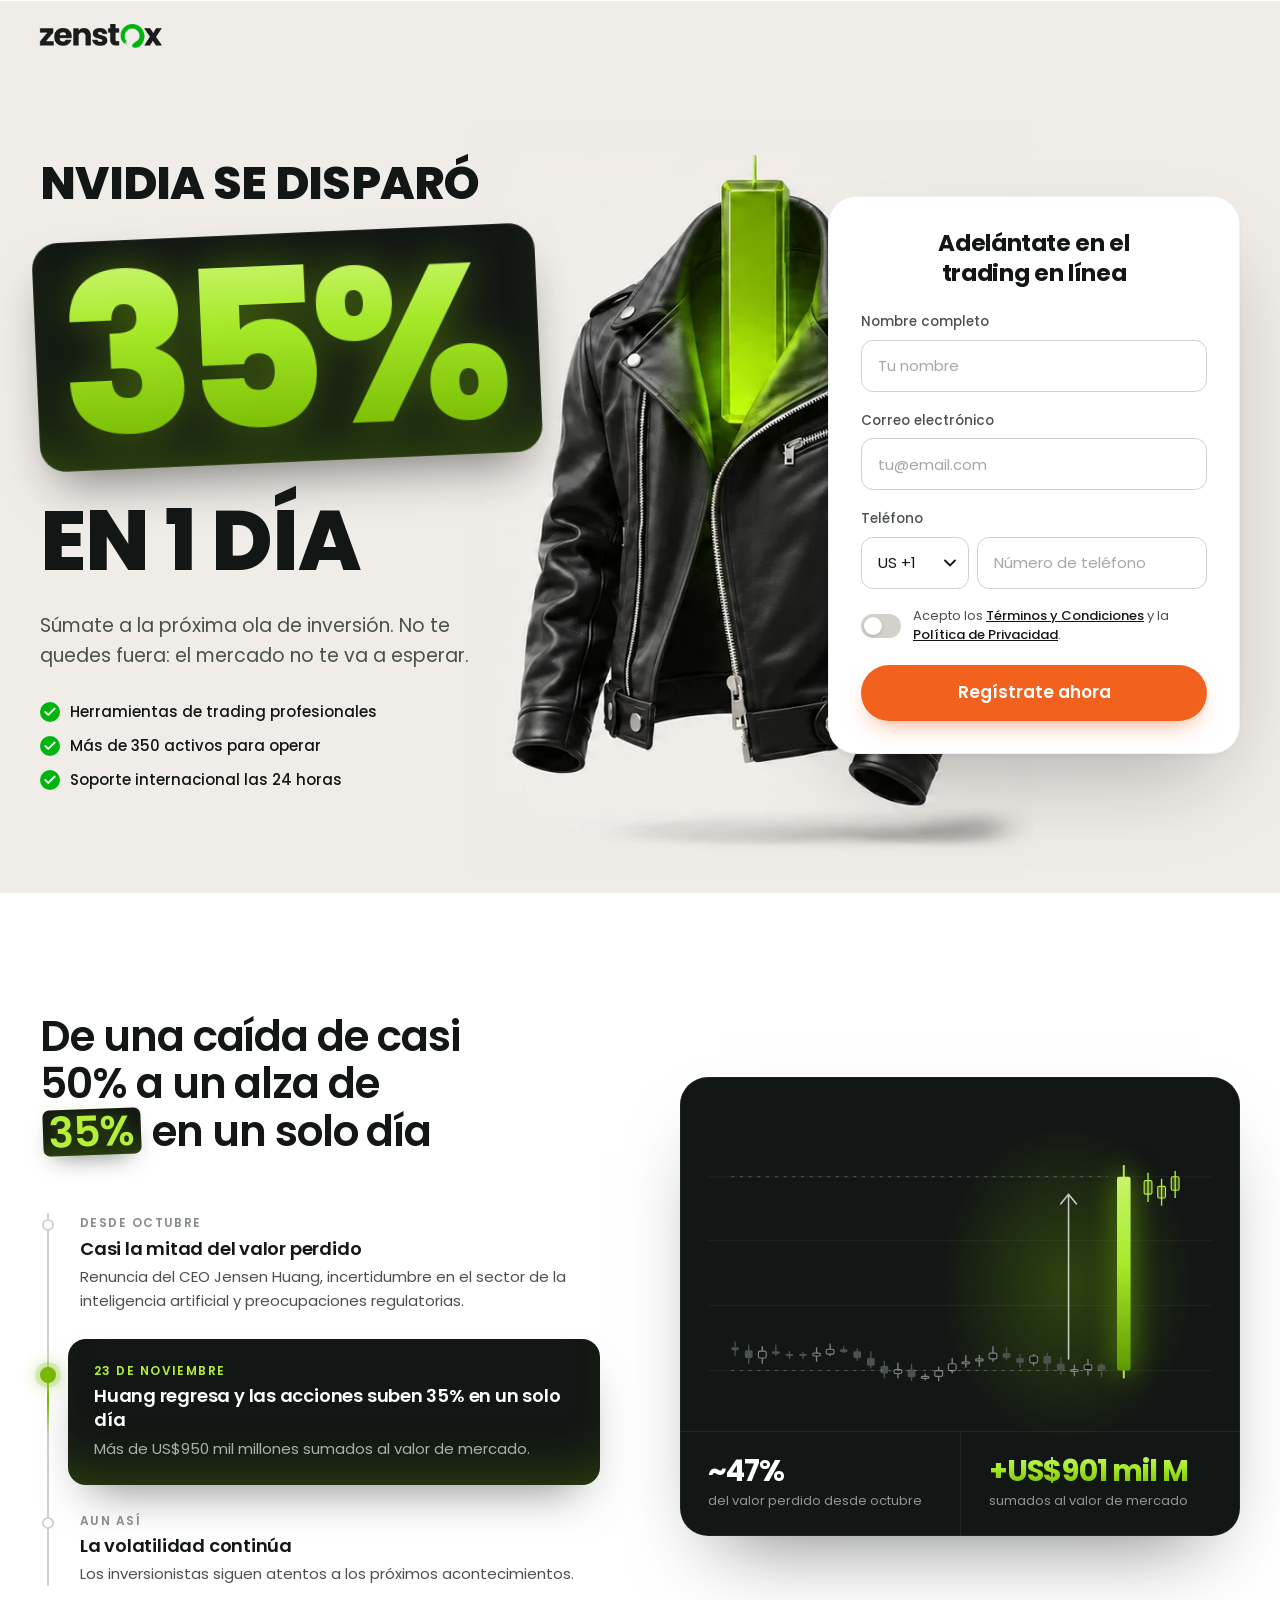
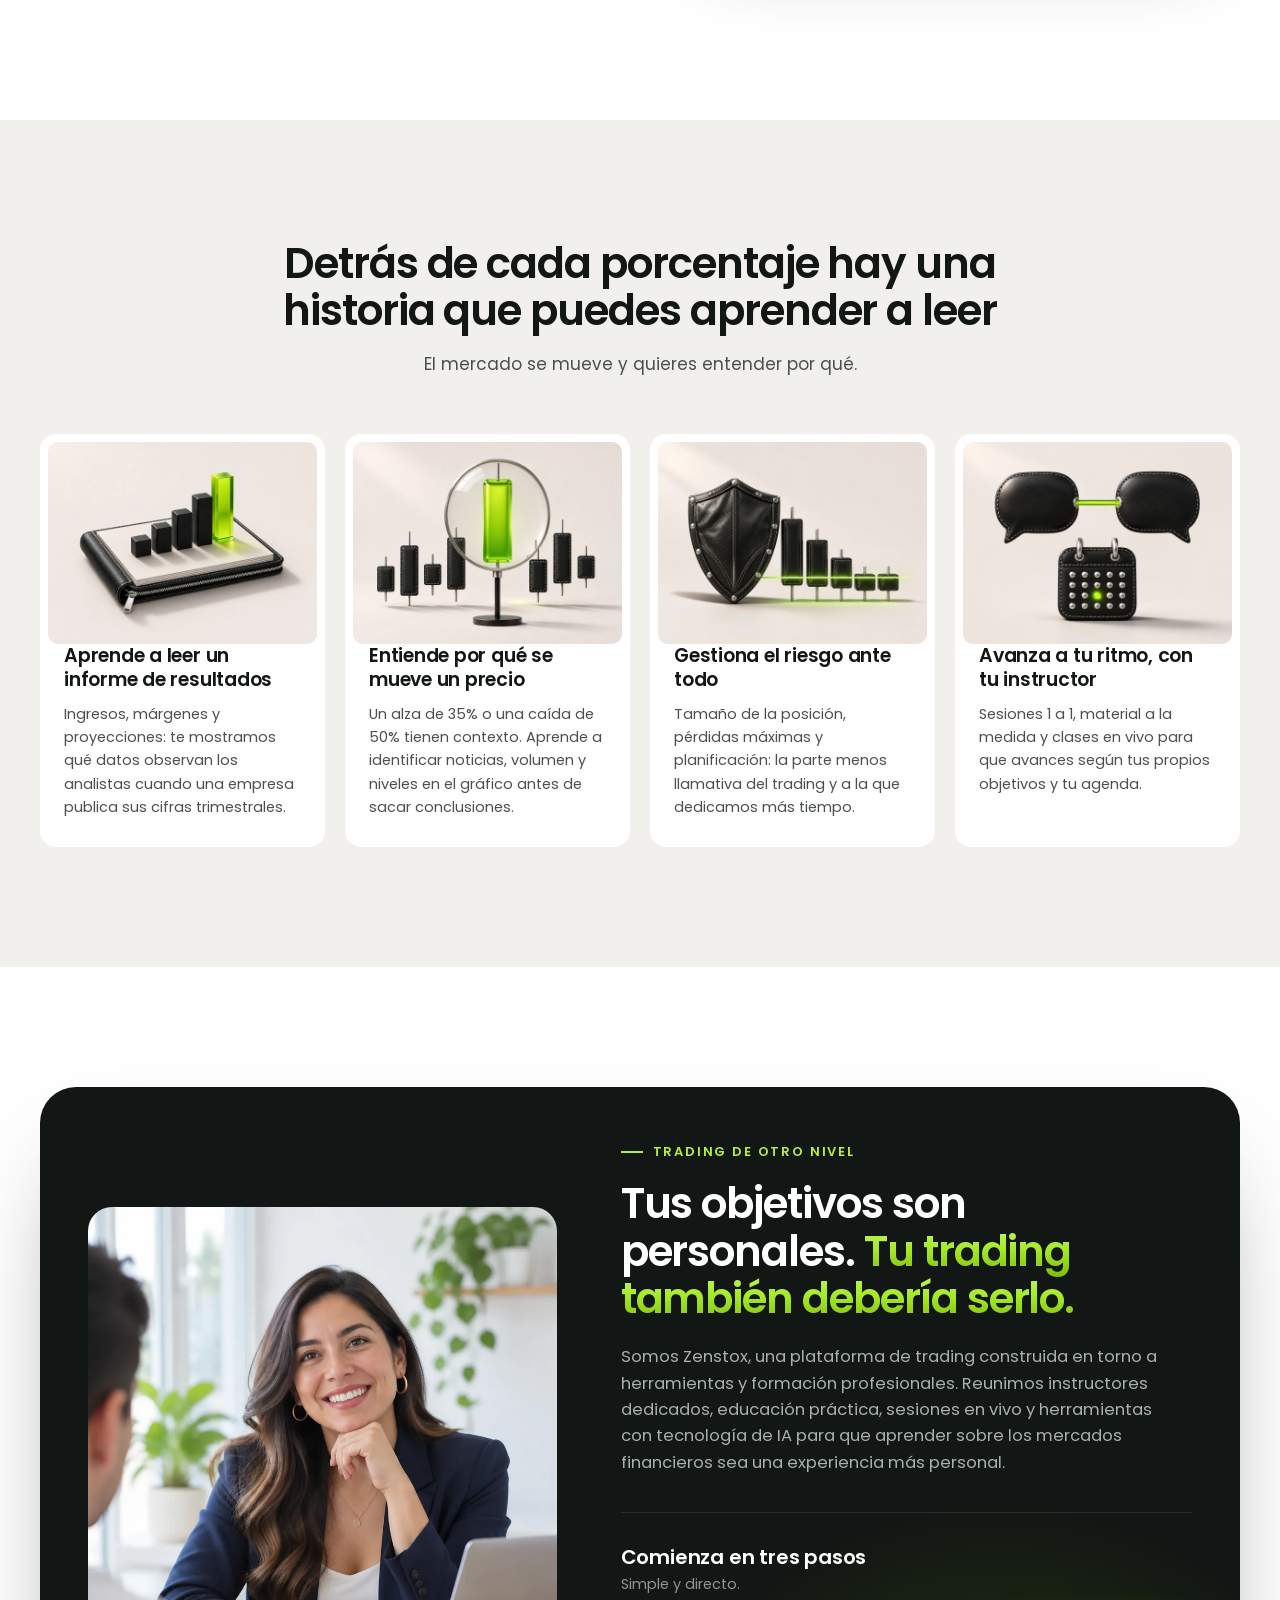
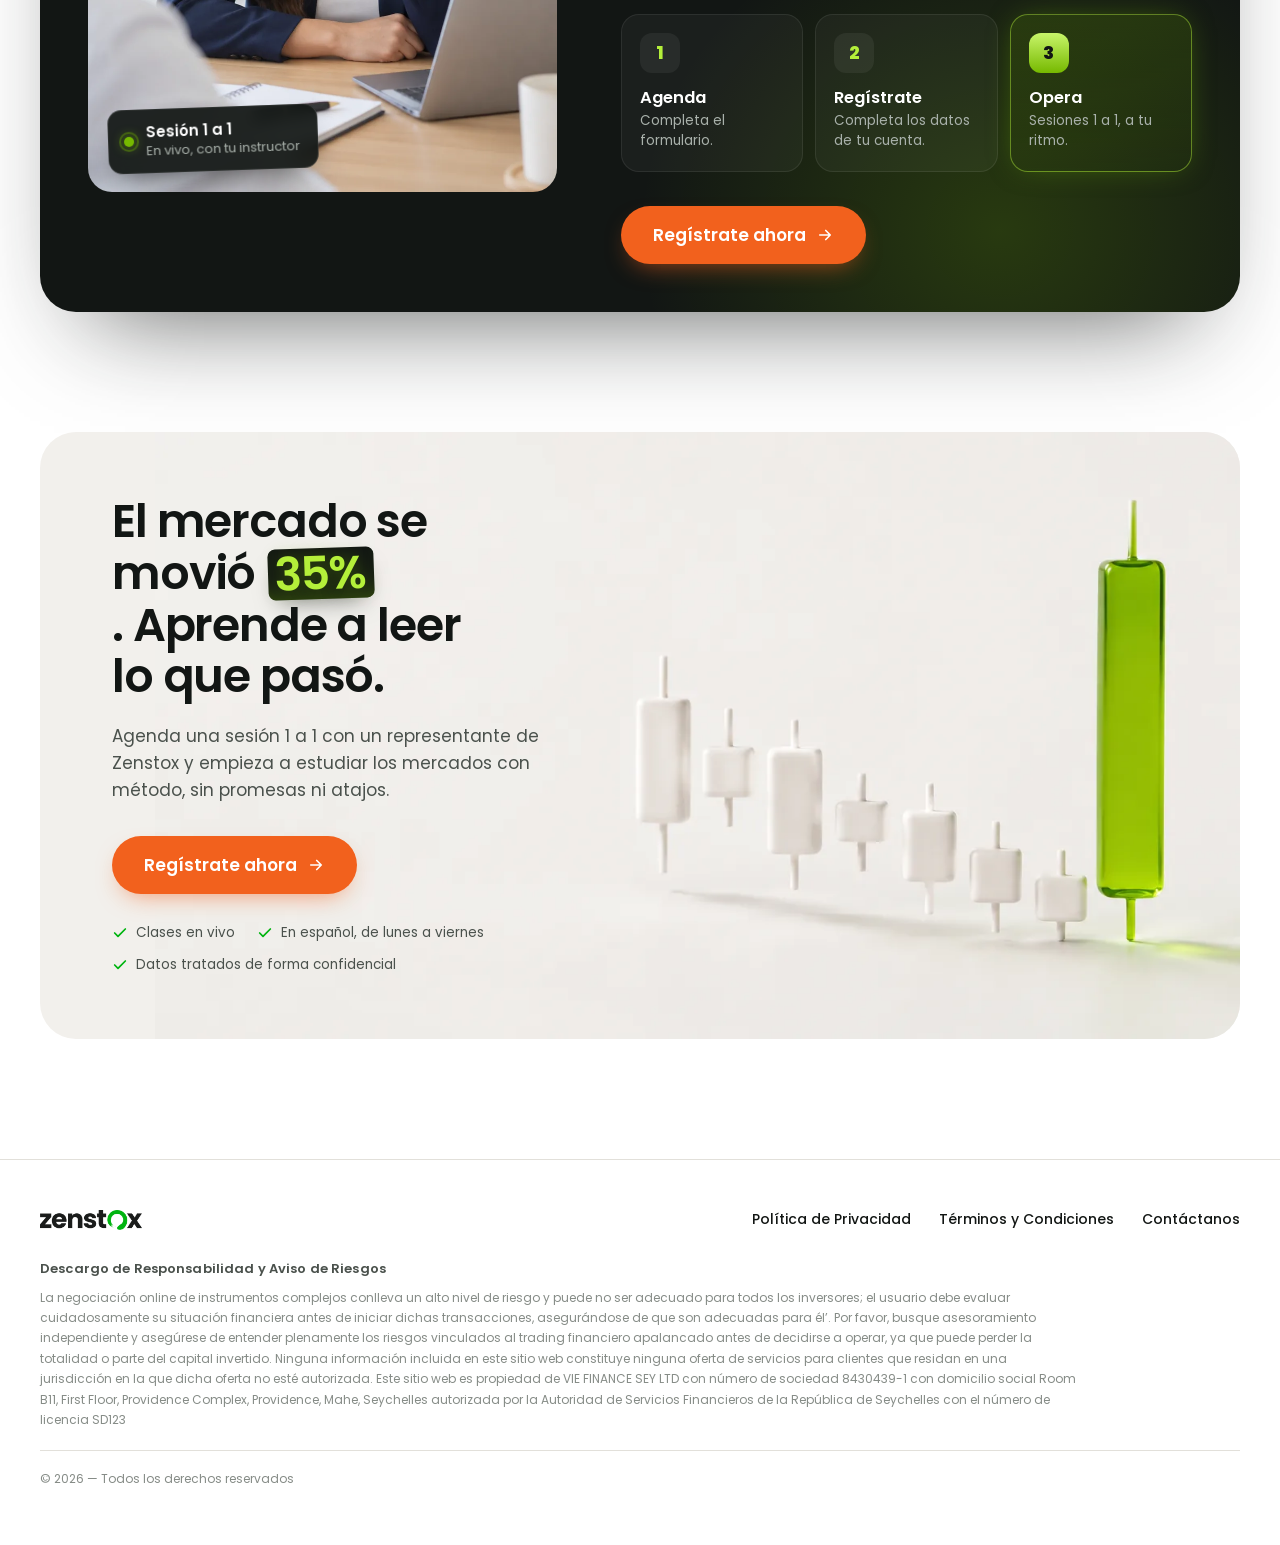
==== commit 9ee9e48e: "Zenstox light redesign of the NVIDIA +35% landing page (es-419) White-mode rebuild of the landing pa" ====
--- a/index.html
+++ b/index.html
@@ -1,36 +1,34 @@
 <!DOCTYPE html>
-<html lang="pt-BR">
+<html lang="es-419">
 <head>
   <meta charset="utf-8">
   <meta name="viewport" content="width=device-width, initial-scale=1">
-  <title>BrainTrade | NVIDIA disparou 35% em 1 dia — agende sua sessão 1&nbsp;a&nbsp;1</title>
-  <meta name="description" content="NVIDIA disparou 35% em um único pregão. Agende uma sessão 1&nbsp;a&nbsp;1 com um instrutor da BrainTrade e aprenda a entender o que há por trás desses números.">
-  <meta name="theme-color" content="#050a04">
-    <link rel="alternate" hreflang="pt-BR" href="index.html">
-  <link rel="alternate" hreflang="es-419" href="es.html">
-  <link rel="alternate" hreflang="en" href="en.html">
-  <link rel="alternate" hreflang="x-default" href="index.html">
+  <title>Zenstox | NVIDIA se disparó 35% en 1 día — regístrate ahora</title>
+  <meta name="description" content="NVIDIA se disparó 35% en un solo día. Súmate a la próxima ola de inversión con Zenstox: herramientas de trading profesionales, más de 350 activos y soporte las 24 horas.">
+  <meta name="theme-color" content="#ECE8E7">
+  <link rel="icon" href="assets/favicon.png">
+  <link rel="preconnect" href="https://fonts.googleapis.com">
+  <link rel="preconnect" href="https://fonts.gstatic.com" crossorigin>
+  <link href="https://fonts.googleapis.com/css2?family=Poppins:wght@400;500;600;700;800&display=swap" rel="stylesheet">
   <link rel="stylesheet" href="style.css">
-  <!-- adds the "js" class only when motion is wanted; without it the page stays fully visible/static -->
+  <link rel="preload" as="image" href="assets/img/hero-jacket.webp">
+  <!-- adds "js" only when motion is wanted; without it everything stays visible and static -->
   <script>if(!matchMedia("(prefers-reduced-motion: reduce)").matches&&"IntersectionObserver" in window)document.documentElement.classList.add("js")</script>
 </head>
 <body>
 
-  <!-- SVG sprite: icons used across the page (stroke = currentColor) -->
   <svg width="0" height="0" style="position:absolute" aria-hidden="true" focusable="false">
     <symbol id="i-check" viewBox="0 0 24 24"><path d="M20 6 9 17l-5-5"/></symbol>
-    <symbol id="i-circle-check" viewBox="0 0 24 24"><path d="M21.801 10A10 10 0 1 1 17 3.335"/><path d="m9 11 3 3L22 4"/></symbol>
-    <symbol id="i-users" viewBox="0 0 24 24"><path d="M16 21v-2a4 4 0 0 0-4-4H6a4 4 0 0 0-4 4v2"/><circle cx="9" cy="7" r="4"/><path d="M22 21v-2a4 4 0 0 0-3-3.87"/><path d="M16 3.13a4 4 0 0 1 0 7.75"/></symbol>
-    <symbol id="i-target" viewBox="0 0 24 24"><circle cx="12" cy="12" r="10"/><circle cx="12" cy="12" r="6"/><circle cx="12" cy="12" r="2"/></symbol>
-    <symbol id="i-star" viewBox="0 0 24 24"><path d="M11.525 2.295a.53.53 0 0 1 .95 0l2.31 4.679a2.123 2.123 0 0 0 1.595 1.16l5.166.756a.53.53 0 0 1 .294.904l-3.736 3.638a2.123 2.123 0 0 0-.611 1.878l.882 5.14a.53.53 0 0 1-.771.56l-4.618-2.428a2.122 2.122 0 0 0-1.973 0L6.396 21.01a.53.53 0 0 1-.77-.56l.881-5.139a2.122 2.122 0 0 0-.611-1.879L2.16 9.795a.53.53 0 0 1 .294-.906l5.165-.755a2.122 2.122 0 0 0 1.597-1.16z"/></symbol>
-    <symbol id="i-cap" viewBox="0 0 24 24"><path d="M21.42 10.922a1 1 0 0 0-.019-1.838L12.83 5.18a2 2 0 0 0-1.66 0L2.6 9.08a1 1 0 0 0 0 1.832l8.57 3.908a2 2 0 0 0 1.66 0z"/><path d="M22 10v6"/><path d="M6 12.5V16a6 3 0 0 0 12 0v-3.5"/></symbol>
+    <symbol id="i-arrow" viewBox="0 0 24 24"><path d="M5 12h14M13 6l6 6-6 6"/></symbol>
+    <symbol id="i-up" viewBox="0 0 24 24"><path d="M7 17 17 7M8 7h9v9"/></symbol>
+    <symbol id="i-shield" viewBox="0 0 24 24"><path d="M20 13c0 5-3.5 7.5-7.66 8.95a1 1 0 0 1-.67-.01C7.5 20.5 4 18 4 13V6a1 1 0 0 1 1-1c2 0 4.5-1.2 6.24-2.72a1.17 1.17 0 0 1 1.52 0C14.51 3.81 17 5 19 5a1 1 0 0 1 1 1z"/></symbol>
   </svg>
 
   <!-- ============ HEADER ============ -->
   <header class="site-header">
-    <div class="site-header__inner">
-      <a class="logo" href="#" aria-label="BrainTrade">
-        <img src="assets/logo.svg" alt="BrainTrade" width="180" height="37">
+    <div class="container site-header__inner">
+      <a class="logo" href="#" aria-label="Zenstox">
+        <img src="assets/logo-zenstox.png" alt="Zenstox" width="122" height="24">
       </a>
     </div>
   </header>
@@ -38,64 +36,59 @@
   <main>
 
     <!-- ============ HERO ============ -->
-        <section class="hero hero--art">
-
-      <!-- decorative background: key art + glow -->
-      <div class="hero__bg" aria-hidden="true">
-        <div class="hero__art"></div>
-        <div class="glow glow--hero-a"></div>
-        <div class="glow glow--hero-b"></div>
-        <div class="hero__fade"></div>
-      </div>
+    <!-- Same layout as the previous design: full-bleed background art, headline left, form card right.
+         ART: cut-outs from assets/img/raw/hero-jacket-gpus.webp — hero-jacket.webp (between text and form),
+         hero-gpu-a/b.webp (right of the form, wide screens only), hero-jacket-m.webp (mobile). -->
+    <section class="hero">
+      <div class="hero__bg" aria-hidden="true"></div>
 
       <div class="container hero__inner">
-
+        <div class="hero__art" aria-hidden="true">
+          <img class="hero__jacket" src="assets/img/hero-jacket.webp" alt="" width="630" height="835" fetchpriority="high">
+          <img class="hero__gpu hero__gpu--a" src="assets/img/hero-gpu-a.webp" alt="" width="225" height="295">
+          <img class="hero__gpu hero__gpu--b" src="assets/img/hero-gpu-b.webp" alt="" width="405" height="305">
+        </div>
         <div class="hero__copy">
-          <h1 class="h1" aria-label="NVIDIA disparou 35% em 1 dia">
-            <span class="h1__pre" aria-hidden="true">NVIDIA disparou</span>
-            <span class="h1__num" aria-hidden="true"><span class="h1__num-real">35%</span></span>
-            <span class="h1__small" aria-hidden="true">em 1 dia</span>
+          <h1 class="h1" aria-label="NVIDIA se disparó 35% en 1 día">
+            <span class="h1__pre" aria-hidden="true">NVIDIA se disparó</span>
+            <span class="h1__num" aria-hidden="true"><span class="h1__val"><span class="h1__digits" data-count="35">35</span>%</span></span>
+            <span class="h1__small" aria-hidden="true">en 1 día</span>
           </h1>
-          <p class="lead">O que aconteceu? Um instrutor da BrainTrade explica, 1&nbsp;a&nbsp;1, o que há por trás desse número.</p>
-
+          <img class="hero__art-m" src="assets/img/hero-jacket-m.webp" alt="" width="630" height="835" aria-hidden="true">
+          <p class="hero__lead">Súmate a la próxima ola de inversión. No te quedes fuera: el mercado no te va a esperar.</p>
           <ul class="checks">
-            <li><svg class="icon" focusable="false" aria-hidden="true"><use href="#i-check"/></svg>Aulas ao vivo com instrutores de verdade</li>
-            <li><svg class="icon" focusable="false" aria-hidden="true"><use href="#i-check"/></svg>Acompanhamento em português, de segunda a sexta</li>
-            <li><svg class="icon" focusable="false" aria-hidden="true"><use href="#i-check"/></svg>Seus dados são tratados de forma confidencial</li>
+            <li><svg class="icon" aria-hidden="true"><use href="#i-check"/></svg>Herramientas de trading profesionales</li>
+            <li><svg class="icon" aria-hidden="true"><use href="#i-check"/></svg>Más de 350 activos para operar</li>
+            <li><svg class="icon" aria-hidden="true"><use href="#i-check"/></svg>Soporte internacional las 24 horas</li>
           </ul>
         </div>
-        <!-- DEV: visual only. Wire up action/method, validation and the country list. -->
-        <form class="card form form--light" id="lead-form" action="#" method="post">
-          <h2 class="form__title">Agende sua sessão 1&nbsp;a&nbsp;1<br>com um instrutor</h2>
-
+
+        <!-- DEV: visual only. Wire up action/method, validation and the full country list (design shows US +1). -->
+        <form class="form" id="lead-form" action="#" method="post">
+          <h2 class="form__title">Adelántate en el<br>trading en línea</h2>
           <div class="field">
-            <label for="f-name">Nome completo</label>
-            <input class="input" id="f-name" name="name" type="text" placeholder="Seu nome" autocomplete="name">
-          </div>
-
+            <label for="f-name">Nombre completo</label>
+            <input class="input" id="f-name" name="name" type="text" placeholder="Tu nombre" autocomplete="name">
+          </div>
           <div class="field">
-            <label for="f-email">E-mail</label>
-            <input class="input" id="f-email" name="email" type="email" placeholder="voce@email.com" autocomplete="email">
-          </div>
-
+            <label for="f-email">Correo electrónico</label>
+            <input class="input" id="f-email" name="email" type="email" placeholder="tu@email.com" autocomplete="email">
+          </div>
           <div class="field">
-            <label for="f-phone">Telefone</label>
+            <label for="f-phone">Teléfono</label>
             <div class="phone">
-              <select class="input input--select" name="country" aria-label="Código do país">
-                <option value="US +1">US +1</option>
+              <select class="input input--select" name="country" aria-label="Código de país">
+                <option value="+1">US +1</option>
               </select>
-              <input class="input" id="f-phone" name="phone" type="tel" placeholder="Número de telefone" autocomplete="tel-national">
+              <input class="input" id="f-phone" name="phone" type="tel" placeholder="Número de teléfono" autocomplete="tel-national">
             </div>
           </div>
-
           <label class="consent">
             <input class="switch" type="checkbox" name="consent">
-            <span class="consent__text">Concordo com os <a href="#">Termos e Condições</a> e com a <a href="#">Política de Privacidade</a>.</span>
+            <span>Acepto los <a href="https://latam.zenstox.live/assets/Zenstox/en/Documents/Terms_and_conditions_EN.pdf" target="_blank" rel="noopener">Términos y Condiciones</a> y la <a href="https://latam.zenstox.live/assets/Zenstox/en/Documents/Privacy_policy_EN.pdf" target="_blank" rel="noopener">Política de Privacidad</a>.</span>
           </label>
-
-          <button class="btn btn--block" type="submit">Quero minha sessão 1&nbsp;a&nbsp;1</button>
+          <button class="btn btn--block btn--submit" type="submit">Regístrate ahora</button>
         </form>
-
       </div>
     </section>
 
@@ -104,39 +97,89 @@
       <div class="container story__grid">
 
         <div class="story__copy">
-          <h2 class="h2 h2--story">Da queda de quase 50%<br class="br-d"> a uma alta de <span class="accent">31,5%</span><br class="br-d"> em um só dia</h2>
-
-          <ol class="timeline">
-            <li class="timeline__item">
-              <span class="timeline__date">Desde outubro</span>
-              <h3 class="timeline__title">Quase metade do valor perdido</h3>
-              <p class="timeline__text">Renúncia do CEO Jensen Huang, incerteza no setor de inteligência artificial e preocupações regulatórias.</p>
+          <h2 class="h2 reveal">De una caída de casi 50% a un alza de <mark class="hl">35%</mark> en un solo día</h2>
+
+          <ol class="log">
+            <li class="log__item reveal">
+              <span class="log__date">Desde octubre</span>
+              <div>
+                <h3 class="log__title">Casi la mitad del valor perdido</h3>
+                <p class="log__text">Renuncia del CEO Jensen Huang, incertidumbre en el sector de la inteligencia artificial y preocupaciones regulatorias.</p>
+              </div>
             </li>
-            <li class="timeline__item timeline__item--up">
-              <span class="timeline__date">23 de novembro</span>
-              <h3 class="timeline__title">Huang volta e as ações sobem 31,5% em um único pregão</h3>
-              <p class="timeline__text">Mais de US$950 bilhões somados ao valor de mercado.</p>
+            <li class="log__item log__item--up reveal">
+              <span class="log__date">23 de noviembre</span>
+              <div>
+                <h3 class="log__title">Huang regresa y las acciones suben 35% en un solo día</h3>
+                <p class="log__text">Más de US$950 mil millones sumados al valor de mercado.</p>
+              </div>
             </li>
-            <li class="timeline__item">
-              <span class="timeline__date">Ainda assim</span>
-              <h3 class="timeline__title">A volatilidade continua</h3>
-              <p class="timeline__text">Os investidores seguem atentos aos próximos acontecimentos.</p>
+            <li class="log__item reveal">
+              <span class="log__date">Aun así</span>
+              <div>
+                <h3 class="log__title">La volatilidad continúa</h3>
+                <p class="log__text">Los inversionistas siguen atentos a los próximos acontecimientos.</p>
+              </div>
             </li>
           </ol>
         </div>
 
-        <figure class="terminal">
-          <!-- Real chart screenshot: NVDA, 5-minute candles, pre-market (assets/img/nvda-move.png). -->
-          <img class="terminal__img" src="assets/img/nvda-move.png" width="492" height="623" loading="lazy"
-               alt="Gráfico de 5 minutos da NVIDIA (NASDAQ) no pré-mercado: uma única vela verde sobe cerca de 35% acima do movimento anterior.">
-          <div class="terminal__stats">
+        <figure class="chart reveal">
+          <svg class="chart__svg" viewBox="0 0 520 320" role="img" aria-label="Gráfico ilustrativo de velas: el precio baja lentamente y luego una sola vela sube cerca de 35%.">
+            <defs><linearGradient id="spikeGrad" x1="0" y1="0" x2="0" y2="1"><stop offset="0" stop-color="#C8F56A"/><stop offset=".45" stop-color="#A6EA2A"/><stop offset="1" stop-color="#5E9A00"/></linearGradient></defs>
+            <g class="chart__grid"><path d="M0 74H520M0 140H520M0 207H520M0 274H520"/></g>
+            <g class="chart__past">
+              <g class="cndl c-dn"><path d="M28 244V259"/><rect x="24" y="250" width="8" height="3" rx="1.5"/></g>
+              <g class="cndl c-dn"><path d="M42 247V267"/><rect x="38" y="253" width="8" height="8" rx="1.5"/></g>
+              <g class="cndl c-up"><path d="M56 249V267"/><rect x="52" y="254" width="8" height="7" rx="1.5"/></g>
+              <g class="cndl c-dn"><path d="M70 247V259"/><rect x="66" y="254" width="8" height="3" rx="1.5"/></g>
+              <g class="cndl c-dn"><path d="M84 254V262"/><rect x="80" y="257" width="8" height="2" rx="1.5"/></g>
+              <g class="cndl c-dn"><path d="M98 255V262"/><rect x="94" y="257" width="8" height="2" rx="1.5"/></g>
+              <g class="cndl c-up"><path d="M112 250V265"/><rect x="108" y="256" width="8" height="3" rx="1.5"/></g>
+              <g class="cndl c-up"><path d="M126 246V259"/><rect x="122" y="252" width="8" height="5" rx="1.5"/></g>
+              <g class="cndl c-dn"><path d="M140 249V256"/><rect x="136" y="252" width="8" height="3" rx="1.5"/></g>
+              <g class="cndl c-dn"><path d="M154 251V264"/><rect x="150" y="254" width="8" height="7" rx="1.5"/></g>
+              <g class="cndl c-dn"><path d="M168 254V272"/><rect x="164" y="261" width="8" height="8" rx="1.5"/></g>
+              <g class="cndl c-dn"><path d="M182 264V282"/><rect x="178" y="269" width="8" height="8" rx="1.5"/></g>
+              <g class="cndl c-up"><path d="M196 266V282"/><rect x="192" y="273" width="8" height="4" rx="1.5"/></g>
+              <g class="cndl c-dn"><path d="M210 267V285"/><rect x="206" y="273" width="8" height="8" rx="1.5"/></g>
+              <g class="cndl c-up"><path d="M224 277V284"/><rect x="220" y="280" width="8" height="2" rx="1.5"/></g>
+              <g class="cndl c-up"><path d="M238 270V285"/><rect x="234" y="274" width="8" height="6" rx="1.5"/></g>
+              <g class="cndl c-up"><path d="M252 261V277"/><rect x="248" y="267" width="8" height="7" rx="1.5"/></g>
+              <g class="cndl c-up"><path d="M266 258V271"/><rect x="262" y="265" width="8" height="2" rx="1.5"/></g>
+              <g class="cndl c-up"><path d="M280 258V270"/><rect x="276" y="262" width="8" height="2" rx="1.5"/></g>
+              <g class="cndl c-up"><path d="M294 249V265"/><rect x="290" y="256" width="8" height="6" rx="1.5"/></g>
+              <g class="cndl c-dn"><path d="M308 250V263"/><rect x="304" y="256" width="8" height="5" rx="1.5"/></g>
+              <g class="cndl c-dn"><path d="M322 257V271"/><rect x="318" y="261" width="8" height="5" rx="1.5"/></g>
+              <g class="cndl c-up"><path d="M336 257V269"/><rect x="332" y="259" width="8" height="7" rx="1.5"/></g>
+              <g class="cndl c-dn"><path d="M350 256V273"/><rect x="346" y="259" width="8" height="8" rx="1.5"/></g>
+              <g class="cndl c-dn"><path d="M364 260V278"/><rect x="360" y="267" width="8" height="7" rx="1.5"/></g>
+              <g class="cndl c-up"><path d="M378 268V280"/><rect x="374" y="273" width="8" height="2" rx="1.5"/></g>
+              <g class="cndl c-up"><path d="M392 262V279"/><rect x="388" y="268" width="8" height="5" rx="1.5"/></g>
+              <g class="cndl c-dn"><path d="M406 266V281"/><rect x="402" y="268" width="8" height="6" rx="1.5"/></g>
+            </g>
+            <g class="chart__levels"><path d="M24 74H412M24 274H412"/></g>
+            <g class="chart__spike">
+              <path class="chart__wick" d="M429 62V282"/>
+              <rect class="chart__body" x="422" y="74" width="14" height="200" rx="2"/>
+            </g>
+            <g class="chart__after">
+              <g class="cndl c-hi"><path d="M454 70V100"/><rect x="450" y="78" width="8" height="14" rx="1.5"/></g>
+              <g class="cndl c-hi"><path d="M468 76V104"/><rect x="464" y="84" width="8" height="12" rx="1.5"/></g>
+              <g class="cndl c-hi"><path d="M482 68V96"/><rect x="478" y="74" width="8" height="14" rx="1.5"/></g>
+            </g>
+            <g class="chart__label">
+              <path class="chart__arrow" d="M372 262V92M364 102l8-10 8 10"/>
+            </g>
+          </svg>
+          <div class="chart__stats">
             <div class="stat">
-              <p class="stat__value">~50%</p>
-              <p class="stat__label">do valor perdido<br>desde outubro</p>
+              <p class="stat__value"><span data-count="50" data-prefix="~">~50</span>%</p>
+              <p class="stat__label">del valor perdido desde octubre</p>
             </div>
-            <div class="stat">
-              <p class="stat__value stat__value--accent">US$950 bi+</p>
-              <p class="stat__label">somados ao valor<br>de mercado</p>
+            <div class="stat stat--up">
+              <p class="stat__value">+US$<span data-count="950">950</span> mil&nbsp;M</p>
+              <p class="stat__label">sumados al valor de mercado</p>
             </div>
           </div>
         </figure>
@@ -148,155 +191,79 @@
     <section class="benefits">
       <div class="container">
         <div class="section-head">
-          <h2 class="h2 h2--center">Por trás de cada porcentagem há uma<br class="br-d"> história que você pode aprender a ler</h2>
-          <p class="section-head__sub">É assim que a BrainTrade te ensina quando o mercado se move e você quer entender o porquê.</p>
-        </div>
-
-        <div class="benefits__layout">
-          <figure class="benefits__feature" aria-hidden="true">
-            <div class="benefits__pop"><img src="assets/img/gpu-card.webp" alt="" width="1003" height="1002" loading="lazy"></div>
-          </figure>
-
-          <div class="benefits__grid">
-            <article class="card benefit">
-              <div class="benefit__viz" aria-hidden="true">
-                <svg viewBox="0 0 320 96" focusable="false">
-                  <path class="v-grid" d="M0 88H320M0 56H320M0 24H320"/>
-                  <rect class="v-dim" x="24" y="64" width="22" height="24" rx="3"/><rect class="v-dim" x="64" y="56" width="22" height="32" rx="3"/><rect class="v-dim" x="104" y="60" width="22" height="28" rx="3"/>
-                  <rect class="v-mid" x="144" y="46" width="22" height="42" rx="3"/><rect class="v-mid" x="184" y="38" width="22" height="50" rx="3"/><rect class="v-hi" x="224" y="26" width="22" height="62" rx="3"/>
-                  <path class="v-line" d="M35 50L75 42L115 46L155 32L195 24L235 12L290 8"/><circle class="v-dot" cx="290" cy="8" r="4"/>
-                </svg>
-              </div>
-              <div class="benefit__body">
-                <h3 class="benefit__title">Aprenda a ler um<br>balanço de resultados</h3>
-                <p class="benefit__text">Receita, margens e projeções: mostramos quais dados os analistas observam quando uma empresa divulga seus números trimestrais.</p>
-              </div>
-            </article>
-
-            <article class="card benefit">
-              <div class="benefit__viz" aria-hidden="true">
-                <svg viewBox="0 0 320 96" focusable="false">
-                  <path class="v-grid" d="M0 88H320M0 56H320M0 24H320"/>
-                  <g class="v-dim"><rect x="20" y="52" width="9" height="16" rx="2"/><rect x="46" y="48" width="9" height="12" rx="2"/><rect x="72" y="54" width="9" height="14" rx="2"/><rect x="98" y="50" width="9" height="10" rx="2"/><rect x="124" y="56" width="9" height="14" rx="2"/><rect x="150" y="52" width="9" height="12" rx="2"/><rect x="176" y="58" width="9" height="12" rx="2"/></g>
-                  <rect class="v-hi" x="206" y="14" width="16" height="58" rx="3"/><path class="v-line" d="M214 6V80"/>
-                  <g class="v-dim"><rect x="244" y="22" width="9" height="14" rx="2"/><rect x="270" y="20" width="9" height="12" rx="2"/><rect x="296" y="24" width="9" height="12" rx="2"/></g>
-                  <circle class="v-ring" cx="214" cy="43" r="36"/>
-                </svg>
-              </div>
-              <div class="benefit__body">
-                <h3 class="benefit__title">Entenda por que<br>um preço se move</h3>
-                <p class="benefit__text">Uma alta de 35% ou uma queda de 50% têm contexto. Aprenda a localizar notícias, volume e níveis no gráfico antes de tirar conclusões.</p>
-              </div>
-            </article>
-
-            <article class="card benefit">
-              <div class="benefit__viz" aria-hidden="true">
-                <svg viewBox="0 0 320 96" focusable="false">
-                  <path class="v-zone" d="M0 66H320V96H0Z"/>
-                  <path class="v-dash" d="M0 66H320"/>
-                  <path class="v-line" d="M10 34L50 28L90 42L130 32L170 58L205 64L245 46L285 30L312 24"/>
-                  <circle class="v-ring2" cx="205" cy="64" r="7"/><circle class="v-dot" cx="312" cy="24" r="4"/>
-                </svg>
-              </div>
-              <div class="benefit__body">
-                <h3 class="benefit__title">Gerencie o risco<br>antes de tudo</h3>
-                <p class="benefit__text">Tamanho da posição, perdas máximas e planejamento: a parte menos chamativa do trading e à qual dedicamos mais tempo.</p>
-              </div>
-            </article>
-
-            <article class="card benefit">
-              <div class="benefit__viz" aria-hidden="true">
-                <svg viewBox="0 0 320 96" focusable="false">
-                  <path class="v-grid" d="M0 88H320"/>
-                  <rect class="v-dim" x="22" y="68" width="36" height="20" rx="4"/><rect class="v-dim" x="68" y="56" width="36" height="32" rx="4"/><rect class="v-mid" x="114" y="44" width="36" height="44" rx="4"/>
-                  <rect class="v-mid" x="160" y="32" width="36" height="56" rx="4"/><rect class="v-mid" x="206" y="20" width="36" height="68" rx="4"/><rect class="v-hi" x="252" y="8" width="36" height="80" rx="4"/>
-                </svg>
-              </div>
-              <div class="benefit__body">
-                <h3 class="benefit__title">Avance no seu ritmo,<br>com seu instrutor</h3>
-                <p class="benefit__text">Sessões 1&nbsp;a&nbsp;1, material sob medida e aulas ao vivo para você avançar conforme seus próprios objetivos e sua própria agenda.</p>
-              </div>
-            </article>
-          </div>
-        </div>
-      </div>
-    </section>
-
-    <!-- ============ STEPS ============ -->
-    <section class="steps">
-      <div class="container">
-        <div class="section-head">
-          <h2 class="h2 h2--center">Comece em três passos</h2>
-          <p class="section-head__sub">Simples e direto.</p>
-        </div>
-
-        <ol class="steps__list">
-          <li class="step">
-            <span class="step__badge">1</span>
-            <h3 class="step__title">Agende</h3>
-            <p class="step__text">Preencha o formulário.</p>
-          </li>
-          <li class="step">
-            <span class="step__badge">2</span>
-            <h3 class="step__title">Converse</h3>
-            <p class="step__text">Fale com um instrutor, em português.</p>
-          </li>
-          <li class="step step--goal">
-            <span class="step__badge">3</span>
-            <h3 class="step__title">Estude</h3>
-            <p class="step__text">Sessões 1&nbsp;a&nbsp;1, no seu ritmo.</p>
-          </li>
-        </ol>
-
-        <div class="steps__cta">
-          <a class="btn btn--lg" href="#lead-form">Quero minha sessão 1&nbsp;a&nbsp;1</a>
-        </div>
-      </div>
-    </section>
-
-    <!-- ============ ABOUT ============ -->
-    <!-- DEV: right-hand slot is the instructor photo: assets/img/instructor.webp (transparent cut-out, portrait, bottom-aligned). -->
+          <h2 class="h2 reveal">Detrás de cada porcentaje hay una historia que puedes aprender a leer</h2>
+          <p class="section-head__sub reveal">El mercado se mueve y quieres entender por qué.</p>
+        </div>
+
+        <div class="benefits__grid">
+          <article class="benefit reveal">
+            <div class="benefit__img"><img src="assets/img/b1-report-dark.webp" alt="" width="1168" height="880" loading="lazy"></div>
+            <h3 class="benefit__title">Aprende a leer un informe de resultados</h3>
+            <p class="benefit__text">Ingresos, márgenes y proyecciones: te mostramos qué datos observan los analistas cuando una empresa publica sus cifras trimestrales.</p>
+          </article>
+          <article class="benefit reveal">
+            <div class="benefit__img"><img src="assets/img/b2-lens-dark.webp" alt="" width="1168" height="880" loading="lazy"></div>
+            <h3 class="benefit__title">Entiende por qué se mueve un precio</h3>
+            <p class="benefit__text">Un alza de 35% o una caída de 50% tienen contexto. Aprende a identificar noticias, volumen y niveles en el gráfico antes de sacar conclusiones.</p>
+          </article>
+          <article class="benefit reveal">
+            <div class="benefit__img"><img src="assets/img/b3-shield-dark.webp" alt="" width="1168" height="880" loading="lazy"></div>
+            <h3 class="benefit__title">Gestiona el riesgo ante todo</h3>
+            <p class="benefit__text">Tamaño de la posición, pérdidas máximas y planificación: la parte menos llamativa del trading y a la que dedicamos más tiempo.</p>
+          </article>
+          <article class="benefit reveal">
+            <div class="benefit__img"><img src="assets/img/b4-bubbles-dark.webp" alt="" width="1168" height="880" loading="lazy"></div>
+            <h3 class="benefit__title">Avanza a tu ritmo, con tu instructor</h3>
+            <p class="benefit__text">Sesiones 1&nbsp;a&nbsp;1, material a la medida y clases en vivo para que avances según tus propios objetivos y tu agenda.</p>
+          </article>
+        </div>
+      </div>
+    </section>
+
+    <!-- ============ ABOUT (instructor) ============ -->
     <section class="about">
       <div class="container">
-        <div class="about__panel">
-          <div class="about__content">
-            <p class="about__eyebrow">Treinamento personalizado</p>
-            <h2 class="h2 h2--about">Seus objetivos<br> são pessoais.<br> <span class="accent">Seu treinamento<br> também deve ser.</span></h2>
-            <p class="about__text">Somos a BrainTrade, uma academia de trading online construída em torno do treinamento personalizado 1&nbsp;a&nbsp;1. Reunimos treinadores dedicados, educação prática, sessões ao vivo e ferramentas com tecnologia de IA para tornar o aprendizado sobre os mercados financeiros uma experiência mais pessoal.</p>
-          </div>
-          <div class="about__media">
-            <span class="about__ghost" aria-hidden="true">1:1</span>
-            <img class="about__photo" src="assets/img/instructor.webp" alt="Instrutor da BrainTrade com a mão estendida" width="784" height="1100" loading="lazy">
-            <div class="about__float" aria-hidden="true">
-              <span class="about__float-label">Sessão 1&nbsp;a&nbsp;1</span>
-              <span class="about__float-text">Ao vivo, com seu instrutor</span>
-              <svg viewBox="0 0 120 34" focusable="false"><path d="M2 28L18 24L32 27L48 18L62 21L78 12L94 14L118 4"/></svg>
-            </div>
-          </div>
-          <div class="about__note">
-            <span class="icon-box icon-box--sm"><svg class="icon" focusable="false" aria-hidden="true"><use href="#i-cap"/></svg></span>
-            <p>A BrainTrade é operada pela BT Nexus Limited, que oferece conteúdos e recursos educacionais para ajudar as pessoas a desenvolver seus conhecimentos e habilidades de trading.</p>
-          </div>
-        </div>
+       <div class="about__grid">
+        <figure class="about__media reveal">
+          <img src="assets/img/instructor.webp" alt="Instructora de Zenstox en una sesión 1 a 1 con un alumno" width="896" height="1120" loading="lazy">
+          <figcaption class="about__chip"><i></i><span><b>Sesión 1&nbsp;a&nbsp;1</b>En vivo, con tu instructor</span></figcaption>
+        </figure>
+        <div class="about__content">
+          <p class="eyebrow reveal">Trading de otro nivel</p>
+          <h2 class="h2 h2--about reveal">Tus objetivos son personales. <span class="lime">Tu trading también debería serlo.</span></h2>
+          <p class="about__text reveal">Somos Zenstox, una plataforma de trading construida en torno a herramientas y formación profesionales. Reunimos instructores dedicados, educación práctica, sesiones en vivo y herramientas con tecnología de IA para que aprender sobre los mercados financieros sea una experiencia más personal.</p>
+
+          <div class="steps__head reveal">
+            <h3 class="steps__title">Comienza en tres pasos</h3>
+            <p class="steps__sub">Simple y directo.</p>
+          </div>
+          <ol class="steps reveal" aria-label="Comienza en tres pasos">
+            <li class="step"><span class="step__n">1</span><div><h3 class="step__title">Agenda</h3><p class="step__text">Completa el formulario.</p></div></li>
+            <li class="step"><span class="step__n">2</span><div><h3 class="step__title">Regístrate</h3><p class="step__text">Completa los datos de tu cuenta.</p></div></li>
+            <li class="step step--goal"><span class="step__n">3</span><div><h3 class="step__title">Opera</h3><p class="step__text">Sesiones 1&nbsp;a&nbsp;1, a tu ritmo.</p></div></li>
+          </ol>
+
+          <a class="btn btn--lg reveal" href="#lead-form">Regístrate ahora<svg class="icon" aria-hidden="true"><use href="#i-arrow"/></svg></a>
+        </div>
+       </div>
       </div>
     </section>
 
     <!-- ============ FINAL CTA ============ -->
     <section class="cta">
       <div class="container">
-        <div class="cta__panel">
-          <span class="cta__ghost" aria-hidden="true">35%</span>
+        <div class="cta__panel reveal">
+          <img class="cta__bg" src="assets/img/candles.webp" alt="" width="1344" height="752" loading="lazy">
           <div class="cta__content">
-            <h2 class="h2 h2--cta">O mercado<br class="br-m"> variou <span class="accent">35%</span>.<br> Aprenda a ler o<br class="br-m"> que aconteceu.</h2>
-            <p class="cta__text">Agende uma sessão 1&nbsp;a&nbsp;1 com um instrutor da BrainTrade e comece a estudar os mercados com método, sem promessas nem atalhos.</p>
-            <!-- DEV: points at the form; replace with the real action if needed -->
-            <a class="btn btn--lg btn--cta" href="#lead-form">Agendar minha sessão 1&nbsp;a&nbsp;1</a>
-          </div>
-          <ul class="cta__points">
-              <li><svg class="icon" aria-hidden="true" focusable="false"><use href="#i-check"/></svg>Aulas ao vivo</li>
-              <li><svg class="icon" aria-hidden="true" focusable="false"><use href="#i-check"/></svg>Em português, de segunda a sexta</li>
-              <li><svg class="icon" aria-hidden="true" focusable="false"><use href="#i-check"/></svg>Dados tratados de forma confidencial</li>
+            <h2 class="h2 h2--cta">El mercado se movió <mark class="hl">35%</mark>. Aprende a leer lo que pasó.</h2>
+            <p class="cta__text">Agenda una sesión 1&nbsp;a&nbsp;1 con un representante de Zenstox y empieza a estudiar los mercados con método, sin promesas ni atajos.</p>
+            <a class="btn btn--lg" href="#lead-form">Regístrate ahora<svg class="icon" aria-hidden="true"><use href="#i-arrow"/></svg></a>
+            <ul class="cta__points">
+              <li><svg class="icon" aria-hidden="true"><use href="#i-check"/></svg>Clases en vivo</li>
+              <li><svg class="icon" aria-hidden="true"><use href="#i-check"/></svg>En español, de lunes a viernes</li>
+              <li><svg class="icon" aria-hidden="true"><use href="#i-check"/></svg>Datos tratados de forma confidencial</li>
             </ul>
+          </div>
         </div>
       </div>
     </section>
@@ -304,19 +271,24 @@
   </main>
 
   <!-- ============ FOOTER ============ -->
+  <!-- Legal copy supplied by the client (es-419), used verbatim. -->
   <footer class="site-footer">
     <div class="container">
-      <nav class="site-footer__links" aria-label="Rodapé">
-        <a href="#">Política de Privacidade</a>
-        <a href="#">Termos e Condições</a>
-        <a href="#">Fale conosco</a>
-      </nav>
-      <p class="site-footer__legal">A Braintrade (www.thebraintrade.com) é operada pela BT Nexus Limited (a “Empresa”). Todas as informações são fornecidas apenas para fins educacionais e não constituem aconselhamento financeiro ou de investimento. Todo o conteúdo e dados apresentados neste site são fornecidos estritamente para fins educacionais e de marketing geral. Nada do conteúdo deste site deve ser interpretado como uma oferta ou convite para comprar, vender ou negociar qualquer instrumento financeiro. Negociar e investir envolve riscos significativos e pode levar a uma perda substancial ou total de capital. Essas atividades devem ser realizadas apenas com fundos que você pode se dar ao luxo de perder. Recomendamos fortemente buscar aconselhamento financeiro independente e garantir que você compreenda totalmente os riscos envolvidos antes de processar com qualquer serviço. A Empresa entrega material educacional e pode incluir links ou referências de fontes, serviços ou dados externos de terceiros. Esses recursos são compartilhados exclusivamente para uso educacional, e a Empresa não endossa, controla ou assume responsabilidade por qualquer conteúdo ou serviço de terceiros. Não oferecemos garantias quanto à precisão, completude ou confiabilidade de qualquer informação fornecida em nossa plataforma. Não nos responsabilizamos por qualquer perda ou dano decorrente de seu uso ou interpretação. Para mais detalhes, consulte nossos <a href="#">Termos e Condições</a>. Braintrade © 2026. Todos os direitos reservados.</p>
+      <div class="site-footer__top">
+        <img src="assets/logo-zenstox.png" alt="Zenstox" width="102" height="20" loading="lazy">
+        <nav class="site-footer__links" aria-label="Pie de página">
+          <a href="https://latam.zenstox.live/assets/Zenstox/en/Documents/Privacy_policy_EN.pdf" target="_blank" rel="noopener">Política de Privacidad</a>
+          <a href="https://latam.zenstox.live/assets/Zenstox/en/Documents/Terms_and_conditions_EN.pdf" target="_blank" rel="noopener">Términos y Condiciones</a>
+          <a href="https://www.zenstox.com/company/contact-us/" target="_blank" rel="noopener">Contáctanos</a>
+        </nav>
+      </div>
+      <h2 class="site-footer__title">Descargo de Responsabilidad y Aviso de Riesgos</h2>
+      <p class="site-footer__legal">La negociación online de instrumentos complejos conlleva un alto nivel de riesgo y puede no ser adecuado para todos los inversores; el usuario debe evaluar cuidadosamente su situación financiera antes de iniciar dichas transacciones, asegurándose de que son adecuadas para él’. Por favor, busque asesoramiento independiente y asegúrese de entender plenamente los riesgos vinculados al trading financiero apalancado antes de decidirse a operar, ya que puede perder la totalidad o parte del capital invertido. Ninguna información incluida en este sitio web constituye ninguna oferta de servicios para clientes que residan en una jurisdicción en la que dicha oferta no esté autorizada. Este sitio web es propiedad de VIE FINANCE SEY LTD con número de sociedad 8430439-1 con domicilio social Room B11, First Floor, Providence Complex, Providence, Mahe, Seychelles autorizada por la Autoridad de Servicios Financieros de la República de Seychelles con el número de licencia SD123</p>
+      <p class="site-footer__copy">© 2026 — Todos los derechos reservados</p>
     </div>
   </footer>
 
-  <!-- mobile only: stays hidden until the visitor scrolls past the form (see script.js) -->
-  <div class="sticky-cta" aria-hidden="true"><a class="btn btn--block" href="#lead-form" tabindex="-1">Quero minha sessão 1&nbsp;a&nbsp;1</a></div>
+  <div class="sticky-cta" aria-hidden="true"><a class="btn btn--block" href="#lead-form" tabindex="-1">Regístrate ahora</a></div>
 
   <script src="script.js" defer></script>
 </body>
--- a/style.css
+++ b/style.css
@@ -1,939 +1,623 @@
-/* ==========================================================================
-   BrainTrade — NVIDIA +35% landing page
-   Plain CSS, no build step, no JS.
-   Desktop design: 1280px (content 1170). Stacked/mobile layout: < 1024px (designed at 375px).
-   Orange (--orange-500) is reserved for the logo and CTA buttons only.
-   ========================================================================== */
-
-/* ---------- Fonts (self-hosted, latin subset) ---------- */
-@font-face {
-  font-family: "Space Grotesk";
-  font-style: normal;
-  font-weight: 300 700;
-  font-display: swap;
-  src: url("assets/fonts/space-grotesk-latin.woff2") format("woff2");
-  unicode-range: U+0000-00FF, U+0131, U+0152-0153, U+02BB-02BC, U+02C6, U+02DA, U+02DC, U+0304, U+0308, U+0329, U+2000-206F, U+20AC, U+2122, U+2191, U+2193, U+2212, U+2215, U+FEFF, U+FFFD;
-}
-@font-face {
-  font-family: "Urbanist";
-  font-style: normal;
-  font-weight: 100 900;
-  font-display: swap;
-  src: url("assets/fonts/urbanist-latin.woff2") format("woff2");
-  unicode-range: U+0000-00FF, U+0131, U+0152-0153, U+02BB-02BC, U+02C6, U+02DA, U+02DC, U+0304, U+0308, U+0329, U+2000-206F, U+20AC, U+2122, U+2191, U+2193, U+2212, U+2215, U+FEFF, U+FFFD;
-}
-
-/* Headline font (3 options available; switch with --font-h1 in :root). Default: Sora */
-@font-face {
-  font-family: "Sora";
-  font-style: normal;
-  font-weight: 100 900;
-  font-display: swap;
-  src: url("assets/fonts/sora-latin.woff2") format("woff2");
-  unicode-range: U+0000-00FF, U+0131, U+0152-0153, U+02BB-02BC, U+02C6, U+02DA, U+02DC, U+2000-206F, U+20AC, U+2122, U+2191, U+2193, U+2212, U+2215, U+FEFF, U+FFFD;
-}
-@font-face {
-  font-family: "Plus Jakarta Sans";
-  font-style: normal;
-  font-weight: 100 900;
-  font-display: swap;
-  src: url("assets/fonts/plus-jakarta-sans-latin.woff2") format("woff2");
-  unicode-range: U+0000-00FF, U+0131, U+0152-0153, U+02BB-02BC, U+02C6, U+02DA, U+02DC, U+2000-206F, U+20AC, U+2122, U+2191, U+2193, U+2212, U+2215, U+FEFF, U+FFFD;
-}
-@font-face {
-  font-family: "Manrope";
-  font-style: normal;
-  font-weight: 100 900;
-  font-display: swap;
-  src: url("assets/fonts/manrope-latin.woff2") format("woff2");
-  unicode-range: U+0000-00FF, U+0131, U+0152-0153, U+02BB-02BC, U+02C6, U+02DA, U+02DC, U+2000-206F, U+20AC, U+2122, U+2191, U+2193, U+2212, U+2215, U+FEFF, U+FFFD;
-}
-
-/* ---------- Tokens ---------- */
+/* =========================================================
+   Zenstox — NVIDIA +35% landing (light redesign, es-419)
+   Colour roles (keep them separate so the page is not "all green"):
+   - ink ........ typography, structure, dark accents
+   - orange ..... every call to action, nothing else
+   - nv (lime) .. market data only: 35%, candles, chart, highlighter
+   - zx (green) . Zenstox brand only: logo, trust ticks, focus, live dots
+   - stone ...... matches the studio photo backdrop so images blend in
+   ========================================================= */
+
 :root {
-  --bg-base: #050a04;
-  --bg-surface: #0a1108;
-  --bg-card: #101b0d;
-  --bg-card-raised: #172612;
-  --bg-input: #070d05;
-
-  --border-subtle: #1f3319;
-  --border-strong: #33552a;
-
-  --green-300: #b0f59a;
-  --green-400: #6ee04f;
-  --green-500: #45cd2b;
-  --green-700: #237a16;
-  --green-900: #0f3009;
-
-  --text-primary: #eefbea;
-  --text-secondary: #b0c5a8;
-  --text-muted: #76906f;
-
-  --orange-500: #ff7532; /* brand — buttons + logo only */
-  --orange-400: #ffa072;
-  --ink: #08100a;        /* text on orange */
-
-  --font-display: "Space Grotesk", system-ui, sans-serif;
-  --font-body: "Urbanist", system-ui, sans-serif;
-  --font-h1: "Sora", "Urbanist", sans-serif; /* alternatives: "Plus Jakarta Sans", "Manrope" */
-}
-
-/* ---------- Base ---------- */
+  --paper: #FFFFFF;
+  --stone: #F2F0EC;
+  --stone-2: #E9E7E1;
+  --line: #E2E0DA;
+  --line-2: #D3D1CA;
+
+  --ink: #121614;
+  --ink-2: #4A514C;
+  --ink-3: #868C87;
+
+  --nv: #76B900;          /* NVIDIA-style lime: data only */
+  --nv-soft: #D9F0A8;     /* highlighter */
+  --nv-ink: #3F6B00;      /* lime as text on white (AA large) */
+
+  --zx: #00B410;          /* Zenstox brand green */
+
+  --orange: #F2611D;
+  --orange-hi: #FF7A3A;
+  --orange-ink: #FFFFFF;
+
+  --radius-s: 10px;
+  --radius-m: 16px;
+  --radius-l: 28px;
+  --pill: 999px;
+
+  --shadow-card: 0 1px 2px rgba(18, 22, 20, .04), 0 12px 32px -12px rgba(18, 22, 20, .12);
+  --shadow-lift: 0 2px 4px rgba(18, 22, 20, .05), 0 24px 60px -20px rgba(18, 22, 20, .22);
+
+  --font: "Poppins", system-ui, -apple-system, "Segoe UI", sans-serif;
+
+  --container: 1240px;
+  --gutter: 40px;
+  --section: 120px;
+}
+
 *, *::before, *::after { box-sizing: border-box; }
-
-html { -webkit-text-size-adjust: 100%; }
-
+html { -webkit-text-size-adjust: 100%; scroll-behavior: smooth; scroll-padding-top: 88px; }
 body {
   margin: 0;
-  background: var(--bg-base);
-  color: var(--text-primary);
-  font-family: var(--font-body);
-  font-weight: 500;
+  background: var(--paper);
+  color: var(--ink);
+  font-family: var(--font);
   font-size: 16px;
-  line-height: 1.5;
+  line-height: 1.6;
   -webkit-font-smoothing: antialiased;
-  -moz-osx-font-smoothing: grayscale;
-}
-
-h1, h2, h3, p, ul, ol, dl, dd, figure { margin: 0; }
-ul, ol { padding: 0; list-style: none; }
-img, svg { display: block; max-width: 100%; }
+  text-rendering: optimizeLegibility;
+}
+img { display: block; max-width: 100%; height: auto; }
 a { color: inherit; }
-
-:focus-visible { outline: 2px solid var(--green-400); outline-offset: 3px; }
-
-.container {
-  width: 100%;
-  max-width: 1280px;
-  margin-inline: auto;
-  padding-inline: 55px;
-}
-
-.accent { color: var(--green-400); }
-
-.br-m { display: none; } /* line breaks that only apply to the stacked layout */
-
-/* ---------- Icons ---------- */
-.icon {
-  width: 1em;
-  height: 1em;
-  fill: none;
-  stroke: currentColor;
-  stroke-width: 2;
-  stroke-linecap: round;
-  stroke-linejoin: round;
-  flex: none;
-}
-
-.icon-box {
-  display: grid;
-  place-items: center;
-  width: 56px;
-  height: 56px;
-  border-radius: 16px;
-  background: var(--green-900);
-  border: 1px solid var(--green-700);
-  color: var(--green-400);
-  flex: none;
-}
-.icon-box .icon { font-size: 28px; stroke-width: 1.8; }
-.icon-box--sm { width: 48px; height: 48px; border-radius: 14px; }
-.icon-box--sm .icon { font-size: 24px; }
-
-/* ---------- Glow layers (decorative) ---------- */
-.glow { position: absolute; border-radius: 50%; pointer-events: none; }
-
-/* ---------- Header ---------- */
-/* Transparent header: only the logo, floating over the hero */
-.site-header { position: absolute; top: 0; left: 0; right: 0; z-index: 10; }
-.site-header__inner {
-  max-width: 1280px;
-  margin-inline: auto;
-  height: 88px;
-  padding-inline: 55px;
-  display: flex;
-  align-items: center;
-}
-.logo { display: inline-block; line-height: 0; }
-.logo img { width: 180px; height: auto; }
-
-/* ---------- Buttons ---------- */
+h1, h2, h3, p, figure, ol, ul { margin: 0; }
+ol, ul { padding: 0; list-style: none; }
+mark { background: none; color: inherit; }
+
+.container { width: 100%; max-width: calc(var(--container) + var(--gutter) * 2); margin: 0 auto; padding: 0 var(--gutter); }
+
+.icon { width: 18px; height: 18px; flex: none; fill: none; stroke: currentColor; stroke-width: 2.2; stroke-linecap: round; stroke-linejoin: round; }
+
+/* ---------- type ---------- */
+.eyebrow {
+  display: inline-flex; align-items: center; gap: 10px;
+  font-size: 13px; font-weight: 600; letter-spacing: .14em; text-transform: uppercase;
+  color: var(--ink-2);
+  margin-bottom: 18px;
+}
+.eyebrow::before { content: ""; width: 22px; height: 2px; background: var(--ink); }
+
+.h2 {
+  font-size: clamp(30px, 3.3vw, 46px);
+  line-height: 1.12;
+  font-weight: 600;
+  letter-spacing: -.025em;
+  text-wrap: balance;
+}
+.muted { color: var(--ink-3); }
+
+/* inline "ticker plate" for key numbers — same language as the hero 35% */
+.hl {
+  display: inline-block;
+  padding: .04em .16em .06em .13em;
+  margin: 0 .06em;
+  line-height: 1;
+  color: #B4EF3A;
+  background: var(--ink);
+  border-radius: .16em;
+  transform: rotate(-2deg);
+  box-shadow: 0 12px 24px -12px rgba(18, 22, 20, .55), inset 0 -14px 22px -14px rgba(118, 185, 0, .45);
+  text-shadow: 0 0 18px rgba(118, 185, 0, .45);
+}
+
+/* ---------- buttons ---------- */
 .btn {
-  display: inline-flex;
-  align-items: center;
-  justify-content: center;
-  height: 58px;
-  padding: 0 24px;
-  border: 0;
-  border-radius: 16px;
-  background: var(--orange-500);
-  color: #fff;
-  font-family: var(--font-display);
-  font-weight: 700;
-  font-size: 18px;
-  line-height: 24px;
+  --h: 52px;
+  display: inline-flex; align-items: center; justify-content: center; gap: 10px;
+  height: var(--h);
+  padding: 0 26px;
+  border: 0; border-radius: var(--pill);
+  background: var(--orange);
+  color: var(--orange-ink);
+  font: 600 16px/1 var(--font);
   text-decoration: none;
-  text-align: center;
   cursor: pointer;
-  box-shadow: 0 10px 30px -2px rgba(255, 117, 50, 0.4);
-  transition: transform 0.15s ease, filter 0.15s ease, box-shadow 0.15s ease;
-}
-.btn:hover { filter: brightness(1.07); transform: translateY(-1px); box-shadow: 0 14px 34px -2px rgba(255, 117, 50, 0.5); }
-.btn:active { transform: translateY(0); filter: brightness(0.98); }
-.btn:focus-visible { outline-color: var(--orange-400); }
+  white-space: nowrap;
+  box-shadow: 0 10px 24px -10px rgba(242, 97, 29, .65);
+  transition: transform .15s ease, background-color .15s ease, box-shadow .15s ease;
+}
+.btn:hover { background: var(--orange-hi); transform: translateY(-1px); box-shadow: 0 14px 28px -10px rgba(242, 97, 29, .7); }
+.btn:focus-visible { outline: 3px solid var(--ink); outline-offset: 3px; }
+.btn .icon { width: 18px; height: 18px; transition: transform .15s ease; }
+.btn:hover .icon { transform: translateX(3px); }
+.btn--sm { --h: 42px; padding: 0 20px; font-size: 14px; box-shadow: none; }
+.btn--lg { --h: 58px; padding: 0 32px; font-size: 17px; }
 .btn--block { width: 100%; }
-.btn--lg {
-  height: 66px;
-  padding: 0 48px;
-  border-radius: 18px;
-  font-size: 20px;
-  line-height: 26px;
-  box-shadow: 0 12px 38px -2px rgba(255, 117, 50, 0.42);
-}
-
-/* ---------- Tags / badges ---------- */
-.tag {
-  display: inline-block;
-  color: var(--green-300);
-  font-family: var(--font-display);
-  font-weight: 700;
-  font-size: 18px;
-  line-height: 22px;
-  white-space: nowrap;
-  text-shadow: 0 0 18px rgba(110, 224, 79, 0.6);
-}
-.tag--sm { font-size: 16px; line-height: 20px; }
-
-
-/* ---------- Cards ---------- */
-.card {
-  background: var(--bg-card);
-  border: 1px solid var(--border-strong);
-  border-radius: 28px;
-}
-
-/* ---------- Headings ---------- */
-.h2 {
-  font-family: var(--font-display);
-  font-weight: 700;
-  font-size: 44px;
-  line-height: 52px;
-  letter-spacing: -0.015em;
-}
-.h2--center { text-align: center; }
-
-/* ==========================================================================
-   HERO
-   ========================================================================== */
-.hero { position: relative; overflow: hidden; background: var(--bg-base); padding-top: 88px; }
-
+
+/* ---------- header ---------- */
+.site-header {
+  position: sticky; top: 0; z-index: 30;
+  background: transparent;
+  border-bottom: 1px solid transparent;
+  transition: border-color .2s ease, background-color .2s ease;
+}
+.site-header.is-scrolled { border-bottom-color: var(--line); background: rgba(255, 255, 255, .9); backdrop-filter: saturate(1.4) blur(14px); -webkit-backdrop-filter: saturate(1.4) blur(14px); }
+.site-header__inner { display: flex; align-items: center; justify-content: space-between; height: 72px; }
+.logo img { width: 122px; height: auto; }
+
+/* =========================================================
+   HERO — same structure as the previous design:
+   full-bleed background art, headline left, form card right.
+   Art: cut-outs in assets/img/hero-jacket*.webp + hero-gpu-a/b.webp (source: raw/hero-jacket-gpus.webp)
+   ========================================================= */
+/* --hero-tone = backdrop colour of the hero photo, so the cut-out edges never show a seam */
+.hero { --hero-tone: #F0ECE8; position: relative; overflow: hidden; background: var(--hero-tone); margin-top: -72px; padding-top: 72px; }
 .hero__bg {
-  position: absolute;
-  top: 88px;
-  left: 50%;
-  width: 1280px;
-  height: calc(100% - 88px);
-  transform: translateX(-50%);
+  position: absolute; inset: 0;
+  background: var(--hero-tone);
   pointer-events: none;
 }
-.glow--hero-a {
-  left: -260px; top: -300px; width: 900px; height: 700px;
-  background: radial-gradient(closest-side, rgba(35, 122, 22, 0.34), rgba(35, 122, 22, 0));
-}
-.glow--hero-b {
-  left: 354px; top: 180px; width: 760px; height: 640px;
-  background: radial-gradient(closest-side, rgba(69, 205, 43, 0.26), rgba(69, 205, 43, 0));
-}
-.hero__candles { position: absolute; left: 0; top: 420px; width: 1280px; height: 380px; overflow: visible; }
-.hero__candles .u { fill: var(--green-500); }
-.hero__candles .d { fill: var(--green-700); }
-.hero__candles .s { fill: var(--green-400); }
-.hero__candles #spike { filter: drop-shadow(0 0 52px rgba(110, 224, 79, 0.7)); }
-.hero__fade {
-  position: absolute; left: 0; top: 580px; width: 1280px; height: 220px;
-  background: linear-gradient(to bottom, rgba(5, 10, 4, 0), var(--bg-base));
-}
-.hero__tag { position: absolute; left: 734px; top: 398px; transform: translateX(-50%); }
-
-/* Generated key art (assets/img/hero-bg.jpg, 1280x800 safe area). Enabled by adding class "hero--art" to .hero */
-.hero__art {
-  position: absolute; top: -88px; bottom: 0; left: -140px; right: 0; /* image shifted left so the GPU sits in the gap next to the form */
-  background: url("assets/img/hero-bg.jpg") center / cover no-repeat;
-  opacity: 0;
-  -webkit-mask-image: linear-gradient(to right, #000 88%, transparent);
-  mask-image: linear-gradient(to right, #000 88%, transparent); /* soft right edge on screens wider than 1280 */
-}
-/* keeps the text column on a dark, calm area */
-.hero__art::after {
-  content: ""; position: absolute; inset: 0;
-  background: linear-gradient(to right, rgba(5, 10, 4, 0.94) 0%, rgba(5, 10, 4, 0.9) 44%, rgba(5, 10, 4, 0) 62%);
-}
-.hero--art .hero__art { opacity: 1; }
-.hero--art .glow--hero-b, .hero--art .hero__candles, .hero--art .hero__tag { display: none; }
-.hero--art .form { box-shadow: 0 0 0 1px rgba(110, 224, 79, 0.18), 0 30px 90px -10px rgba(0, 0, 0, 0.8), 0 0 80px -10px rgba(69, 205, 43, 0.35); }
-
+/* art layer: positioned inside the container so it always sits in the gap between text and form */
+.hero__art { position: absolute; inset: 0; pointer-events: none; z-index: 0; }
+.hero__copy, .form { position: relative; z-index: 1; }
+.hero__jacket {
+  position: absolute; left: 58.5%; top: 50%;
+  height: min(92%, 780px); width: auto; max-width: none;
+  transform: translate(-50%, -48%);
+}
+.hero__gpu { position: absolute; width: auto; max-width: none; display: none; }
+.hero__gpu--a { height: 210px; left: calc(100% + 10px); top: 9%; transform: rotate(4deg); }
+.hero__gpu--b { height: 220px; left: calc(100% - 30px); bottom: 10%; }
+@media (min-width: 1600px) { .hero__gpu { display: block; } }
 .hero__inner {
-  position: relative;
-  min-height: 800px;
-  display: flex;
-  align-items: center;
-  justify-content: space-between;
-}
-
-.hero__chart-m { display: none; }
-
-.hero__copy {
-  display: flex;
-  flex-direction: column;
-  gap: 26px;
-  width: 600px;
-}
-
-/* H1 lockup: big, ultra-bold, animated (CSS only) */
-@property --n { syntax: "<integer>"; initial-value: 35; inherits: false; }
-
-.h1 { display: flex; flex-direction: column; font-family: var(--font-h1); font-weight: 800; text-transform: uppercase; }
-.h1__pre {
-  font-size: 46px; line-height: 52px; letter-spacing: -0.01em;
-  animation: h1-rise 0.6s cubic-bezier(0.2, 0.8, 0.2, 1) 0.05s both;
-}
+  position: relative; z-index: 1;
+  min-height: 820px;
+  display: flex; align-items: center; justify-content: space-between; gap: 40px;
+  padding-block: 56px 72px;
+}
+.hero__copy { display: flex; flex-direction: column; gap: 28px; width: 600px; max-width: 52%; }
+
+.h1 { display: flex; flex-direction: column; align-items: flex-start; font-weight: 800; text-transform: uppercase; letter-spacing: -.03em; }
+.h1__pre { font-size: 46px; line-height: 1.12; }
+/* 35% = ticker-style plate: dark ink backing (echoes the black jacket) + bright NVIDIA lime digits */
 .h1__num {
   position: relative;
-  --n: 35;
-  counter-reset: n var(--n);
-  font-size: 258px;
-  line-height: 232px;
-  letter-spacing: -0.04em;
-  margin-block: 2px 6px;
-  animation:
-    h1-count 1.8s cubic-bezier(0.2, 0.7, 0.2, 1) 0.2s both,
-    h1-pop 0.75s cubic-bezier(0.2, 1.1, 0.3, 1) 0.1s both,
-    h1-glow 2.8s ease-in-out 2s infinite alternate;
-}
-.h1__num-real { visibility: hidden; } /* real text: keeps the width, SEO and no-CSS fallback */
-.h1__num::before {
-  content: counter(n) "%";
-  position: absolute; left: 0; top: 0; white-space: nowrap;
-  padding-right: 0.12em; /* keeps the right edge of the "%" inside the gradient clip box */
-  background: linear-gradient(to bottom, var(--green-300) 5%, var(--green-500) 95%);
+  display: inline-flex; align-items: center;
+  font-size: 220px; line-height: .86;
+  margin: 34px 0 26px -.02em;
+  padding: .1em .13em .08em .11em;
+  background: var(--ink);
+  border-radius: .12em;
+  transform: rotate(-2.5deg);
+  transform-origin: left center;
+  box-shadow: 0 26px 50px -18px rgba(18, 22, 20, .55), inset 0 0 0 1px rgba(255,255,255,.06), inset 0 -40px 60px -30px rgba(118, 185, 0, .35);
+}
+.h1__val {
+  font-variant-numeric: tabular-nums;
+  letter-spacing: -.065em;
+  white-space: nowrap;
+  padding-right: .06em; /* keeps the "%" edge inside the clip box */
+  background: linear-gradient(180deg, #C8F56A 0%, #A6EA2A 35%, #76B900 100%);
   -webkit-background-clip: text;
   background-clip: text;
   -webkit-text-fill-color: transparent;
-  color: transparent;
-}
-.h1__small {
-  font-size: 84px; line-height: 90px; letter-spacing: -0.03em;
-  animation: h1-rise 0.6s cubic-bezier(0.2, 0.8, 0.2, 1) 0.45s both;
-}
-
-@keyframes h1-count { from { --n: 0; } }
-@keyframes h1-pop { from { opacity: 0; transform: translateY(26px) scale(0.9); filter: blur(14px); } }
-@keyframes h1-rise { from { opacity: 0; transform: translateY(18px); } }
-@keyframes h1-glow {
-  from { filter: drop-shadow(0 0 12px rgba(69, 205, 43, 0.2)); }
-  to   { filter: drop-shadow(0 0 46px rgba(110, 224, 79, 0.6)); }
-}
-@media (prefers-reduced-motion: reduce) {
-  .h1__pre, .h1__num, .h1__small { animation: none; }
-}
-
-.lead { max-width: 480px; font-size: 20px; line-height: 31px; color: var(--text-secondary); }
-
-.checks { display: flex; flex-direction: column; gap: 14px; }
-.checks li {
-  display: flex;
-  align-items: center;
-  gap: 12px;
-  font-weight: 600;
-  font-size: 17px;
-  line-height: 24px;
-}
-.checks .icon { font-size: 18px; stroke-width: 2.6; color: var(--green-400); }
-
-/* ---------- Form card ---------- */
-/* Light variant: add class "form--light" to the <form> for a white card */
+  color: var(--nv);
+  filter: drop-shadow(0 0 22px rgba(118, 185, 0, .45));
+}
+.h1__tag {
+  position: absolute; left: .11em; top: .045em;
+  font-size: .07em; line-height: 1; font-weight: 700; letter-spacing: .08em;
+  color: var(--nv);
+}
+.h1__small { font-size: 84px; line-height: 1; }
+
+.hero__art-m { display: none; }
+.hero__lead { max-width: 450px; font-size: 19px; line-height: 1.6; color: var(--ink-2); }
+
+.checks { display: flex; flex-direction: column; gap: 10px; }
+.checks li { display: flex; align-items: center; gap: 10px; font-size: 15px; font-weight: 500; color: var(--ink); }
+.checks .icon { width: 20px; height: 20px; padding: 3px; border-radius: 50%; background: var(--zx); color: #fff; stroke-width: 3.2; }
+
+/* ---------- form card ---------- */
 .form {
-  /* theme variables (dark card by default, see .form--light) */
-  --f-bg: #070d05; --f-border: #37593a; --f-title: var(--text-primary); --f-label: var(--text-secondary);
-  --f-input-bg: #0f1a0c; --f-input-border: #33552a; --f-input-text: var(--text-primary); --f-placeholder: var(--text-muted);
-  --f-text: var(--text-secondary); --f-link: var(--text-primary); --f-switch: #33552a; --f-knob: var(--text-primary);
-  position: relative;
-  background: var(--f-bg);
-  border-color: var(--f-border);
-  display: flex;
-  flex-direction: column;
-  gap: 20px;
-  width: 412px;
-  padding: 32px;
-  box-shadow: 0 24px 90px -8px rgba(69, 205, 43, 0.16);
-}
-.form__title {
-  text-align: center;
-  font-family: var(--font-display);
-  font-weight: 700;
-  font-size: 26px;
-  line-height: 32px;
-  letter-spacing: -0.01em;
-  color: var(--f-title);
-}
-
-.field { display: flex; flex-direction: column; gap: 8px; }
-.field label { font-weight: 600; font-size: 14px; line-height: 18px; color: var(--f-label); }
-
-.input {
-  width: 100%;
-  height: 54px;
-  padding: 0 18px;
-  border: 1px solid var(--f-input-border);
-  border-radius: 14px;
-  background-color: var(--f-input-bg);
-  color: var(--f-input-text);
-  font-family: var(--font-body);
-  font-weight: 500;
-  font-size: 16px;
-  line-height: 22px;
-  transition: border-color 0.15s ease, box-shadow 0.15s ease;
-}
-.input::placeholder { color: var(--f-placeholder); opacity: 1; }
-.input:focus { outline: none; border-color: var(--green-500); box-shadow: 0 0 0 3px rgba(69, 205, 43, 0.18); }
-
-.phone { display: flex; gap: 10px; }
-.phone .input { min-width: 0; }
-.input--select {
-  flex: none;
-  width: 118px;
-  padding: 0 40px 0 16px;
-  appearance: none;
-  -webkit-appearance: none;
-  cursor: pointer;
-  background-image: url("data:image/svg+xml,%3Csvg xmlns='http://www.w3.org/2000/svg' width='16' height='16' viewBox='0 0 24 24' fill='none' stroke='%2376906f' stroke-width='2' stroke-linecap='round' stroke-linejoin='round'%3E%3Cpath d='m6 9 6 6 6-6'/%3E%3C/svg%3E");
-  background-repeat: no-repeat;
-  background-position: right 14px center;
-}
-
-/* Consent toggle: pure CSS checkbox switch */
-.consent { display: flex; align-items: center; gap: 12px; cursor: pointer; }
-.consent__text { font-size: 13px; line-height: 19px; color: var(--f-text); }
-.consent__text a { color: var(--f-link); text-decoration: underline; }
-.switch {
   position: relative;
   flex: none;
-  width: 44px;
-  height: 24px;
-  margin: 0;
+  width: 412px;
+  display: flex; flex-direction: column; gap: 18px;
+  padding: 32px;
+  background: #FFFFFF;
+  border: 1px solid rgba(18, 22, 20, .06);
+  border-radius: var(--radius-l);
+  box-shadow: 0 2px 6px rgba(18,22,20,.04), 0 40px 90px -30px rgba(18, 22, 20, .32);
+}
+.form__title { text-align: center; font-size: 23px; font-weight: 700; line-height: 1.3; letter-spacing: -.015em; margin-bottom: 4px; }
+.field { display: flex; flex-direction: column; gap: 7px; min-width: 0; }
+.field label { font-size: 13.5px; font-weight: 500; color: var(--ink-2); }
+.input {
+  width: 100%; height: 52px;
+  padding: 0 16px;
+  border: 1px solid var(--line-2);
   border-radius: 12px;
-  background: var(--f-switch);
-  appearance: none;
-  -webkit-appearance: none;
+  background: var(--paper);
+  color: var(--ink);
+  font: 400 15px/1 var(--font);
+  transition: border-color .15s ease, box-shadow .15s ease;
+}
+.input::placeholder { color: #A4A9A5; }
+.input:hover { border-color: #B9BDB8; }
+.input:focus { outline: none; border-color: var(--zx); box-shadow: 0 0 0 4px rgba(0, 180, 16, .14); }
+.phone { display: grid; grid-template-columns: 108px 1fr; gap: 8px; }
+.input--select {
+  appearance: none; -webkit-appearance: none;
+  padding-right: 28px;
+  background-image: url("data:image/svg+xml,%3Csvg xmlns='http://www.w3.org/2000/svg' width='12' height='8' fill='none' stroke='%23121614' stroke-width='1.8' stroke-linecap='round'%3E%3Cpath d='M1 1.5l5 5 5-5'/%3E%3C/svg%3E");
+  background-repeat: no-repeat; background-position: right 12px center;
   cursor: pointer;
-  transition: background-color 0.2s ease;
-}
-.switch::before {
-  content: "";
-  position: absolute;
-  top: 3px;
-  left: 3px;
-  width: 18px;
-  height: 18px;
-  border-radius: 50%;
-  background: var(--f-knob);
-  transition: transform 0.2s ease;
-}
-.switch:checked { background: var(--green-500); }
-.switch:checked::before { transform: translateX(20px); background: #fff; }
-
-/* ==========================================================================
+}
+.btn--submit { --h: 56px; font-size: 17px; margin-top: 2px; }
+
+.consent { display: flex; align-items: center; gap: 12px; font-size: 13px; line-height: 1.45; color: var(--ink-2); cursor: pointer; }
+.consent a { color: var(--ink); font-weight: 500; }
+.switch {
+  appearance: none; -webkit-appearance: none;
+  flex: none; position: relative;
+  width: 40px; height: 24px; margin: 0;
+  border-radius: var(--pill);
+  background: var(--line-2);
+  cursor: pointer;
+  transition: background-color .2s ease;
+}
+.switch::after {
+  content: ""; position: absolute; top: 3px; left: 3px;
+  width: 18px; height: 18px; border-radius: 50%;
+  background: #fff; box-shadow: 0 1px 3px rgba(0,0,0,.2);
+  transition: transform .2s ease;
+}
+.switch:checked { background: var(--zx); }
+.switch:checked::after { transform: translateX(16px); }
+.switch:focus-visible { outline: 3px solid var(--ink); outline-offset: 2px; }
+
+/* =========================================================
+   TAPE
+   ========================================================= */
+.tape {
+  margin-top: 0;
+  background: var(--ink);
+  color: #C9CEC9;
+  overflow: hidden;
+  font-size: 14px; font-weight: 500;
+}
+.tape__track { display: flex; width: max-content; animation: tape 38s linear infinite; }
+.tape span { display: inline-flex; align-items: center; gap: 8px; padding: 16px 30px; white-space: nowrap; position: relative; }
+.tape span::after { content: ""; position: absolute; right: 0; top: 50%; width: 4px; height: 4px; border-radius: 50%; background: #4A514C; transform: translate(50%, -50%); }
+.tape b { color: #fff; font-weight: 600; }
+.tape b.up { color: var(--nv); }
+.tape b.dn { color: #FF8A7A; }
+@keyframes tape { to { transform: translateX(-50%); } }
+
+/* =========================================================
    STORY
-   ========================================================================== */
-.story { background: var(--bg-base); padding-block: 96px; }
-.story__grid { display: grid; grid-template-columns: 600px 480px; gap: 90px; align-items: center; justify-content: space-between; }
-.story__copy { display: flex; flex-direction: column; gap: 36px; }
-.h2--story { font-size: 40px; line-height: 48px; }
-
-/* Timeline */
-.timeline { position: relative; display: flex; flex-direction: column; gap: 28px; padding-left: 32px; }
-.timeline::before {
-  content: "";
-  position: absolute; left: 5px; top: 8px; bottom: 8px; width: 2px; border-radius: 2px;
-  background: linear-gradient(to bottom, var(--border-strong), var(--green-500) 55%, var(--border-strong));
-}
-.timeline__item { position: relative; display: flex; flex-direction: column; gap: 6px; }
-.timeline__item::before {
-  content: "";
-  position: absolute; left: -32px; top: 10px; width: 14px; height: 2px;
-  background: var(--border-strong);
-}
-.timeline__item--up::before { background: var(--green-400); width: 20px; }
-.timeline__date { font-family: var(--font-display); font-weight: 500; font-size: 14px; line-height: 18px; letter-spacing: 0.04em; text-transform: uppercase; color: var(--text-muted); }
-.timeline__item--up .timeline__date { color: var(--green-400); }
-.timeline__title { font-family: var(--font-display); font-weight: 700; font-size: 20px; line-height: 26px; letter-spacing: -0.003em; }
-.timeline__text { font-size: 16px; line-height: 25px; color: var(--text-secondary); }
-
-/* Chart panel: the real NVDA screenshot + the two key numbers */
-.terminal { margin: 0; overflow: hidden; background: #000; border: 1px solid var(--border-strong); border-radius: 16px; box-shadow: 0 20px 70px -12px rgba(69, 205, 43, 0.18); }
-.terminal__img { display: block; width: 100%; height: auto; background: #000; }
-.terminal__stats { display: flex; border-top: 1px solid var(--border-subtle); background: #060b07; }
-.stat { flex: 1; display: flex; flex-direction: column; gap: 4px; min-width: 0; padding: 18px 20px; }
-.stat + .stat { border-left: 1px solid var(--border-subtle); }
-.stat__value { font-family: var(--font-display); font-weight: 700; font-size: 30px; line-height: 36px; letter-spacing: -0.01em; }
-.stat__value--accent { color: var(--green-400); }
-.stat__label { font-size: 14px; line-height: 19px; color: var(--text-muted); }
-
-/* ==========================================================================
+   ========================================================= */
+.story { padding: var(--section) 0; }
+.story__grid { display: grid; grid-template-columns: minmax(0, 1fr) minmax(0, 1fr); gap: 80px; align-items: center; }
+.story .h2 { max-width: 540px; }
+
+/* timeline: thin rail + dots; the key day is a dark plate card */
+.log { position: relative; margin-top: 44px; display: grid; gap: 6px; }
+.log::before { content: ""; position: absolute; left: 7px; top: 14px; bottom: 14px; width: 2px; border-radius: 2px; background: linear-gradient(var(--line-2), var(--line-2) 40%, var(--nv) 50%, var(--line-2) 60%); }
+.log__item { position: relative; display: block; padding: 14px 20px 14px 40px; border-radius: 18px; }
+.log__item::before {
+  content: ""; position: absolute; left: 2px; top: 20px;
+  width: 12px; height: 12px; border-radius: 50%;
+  background: var(--paper); border: 2px solid var(--line-2);
+}
+.log__date { display: block; margin-bottom: 4px; font-size: 12px; font-weight: 600; letter-spacing: .12em; text-transform: uppercase; color: var(--ink-3); }
+.log__title { font-size: 18px; font-weight: 600; line-height: 1.35; letter-spacing: -.012em; margin-bottom: 4px; }
+.log__text { font-size: 15px; color: var(--ink-2); line-height: 1.6; }
+
+.log__item--up {
+  margin: 6px 0 6px 28px; padding: 22px 26px 24px;
+  background: var(--ink);
+  box-shadow: 0 24px 48px -22px rgba(18, 22, 20, .55), inset 0 -40px 60px -40px rgba(118, 185, 0, .35);
+  transform: rotate(-1deg);
+}
+.log__item--up::before {
+  left: -28px; top: 28px; width: 16px; height: 16px; border: 0;
+  background: var(--nv);
+  box-shadow: 0 0 0 5px rgba(118, 185, 0, .18), 0 0 18px rgba(118, 185, 0, .8);
+}
+.log__item--up .log__date { color: #B4EF3A; }
+.log__item--up .log__title { color: #fff; }
+.log__item--up .log__text { color: #A9B1AB; }
+
+/* chart: dark terminal card */
+.chart {
+  position: relative;
+  padding: 28px 28px 0;
+  background: var(--ink);
+  border-radius: var(--radius-l);
+  box-shadow: 0 40px 80px -40px rgba(18, 22, 20, .6), inset 0 0 0 1px rgba(255, 255, 255, .05);
+  overflow: hidden;
+}
+.chart::before { /* soft lime light behind the spike */
+  content: ""; position: absolute; right: 8%; top: 10%; width: 46%; height: 70%;
+  background: radial-gradient(closest-side, rgba(118, 185, 0, .28), transparent);
+  pointer-events: none;
+}
+.chart__svg { position: relative; display: block; width: 100%; height: auto; overflow: visible; }
+.chart__grid path { stroke: rgba(255, 255, 255, .06); stroke-width: 1; }
+.chart__levels path { stroke: rgba(255, 255, 255, .28); stroke-width: 1; stroke-dasharray: 3 6; }
+.cndl path { stroke-width: 1.4; }
+.c-dn rect { fill: #4A524C; } .c-dn path { stroke: #4A524C; }
+.c-up rect { fill: var(--ink); stroke: #7D857F; stroke-width: 1.2; } .c-up path { stroke: #7D857F; }
+.c-hi rect { fill: rgba(180, 239, 58, .22); stroke: #B4EF3A; stroke-width: 1.2; } .c-hi path { stroke: #B4EF3A; }
+.chart__spike { filter: drop-shadow(0 0 14px rgba(118, 185, 0, .75)); }
+.chart__wick { stroke: #B4EF3A; stroke-width: 2; }
+.chart__body { fill: url(#spikeGrad); }
+.chart__arrow { fill: none; stroke: rgba(255, 255, 255, .75); stroke-width: 1.6; stroke-linecap: round; stroke-linejoin: round; }
+
+.chart__stats { position: relative; display: grid; grid-template-columns: 1fr 1fr; margin: 16px -28px 0; border-top: 1px solid rgba(255, 255, 255, .08); }
+.stat { padding: 22px 28px 26px; }
+.stat + .stat { border-left: 1px solid rgba(255, 255, 255, .08); }
+.stat__value { font-size: clamp(24px, 2.3vw, 32px); font-weight: 700; letter-spacing: -.03em; line-height: 1.15; font-variant-numeric: tabular-nums; white-space: nowrap; color: #fff; }
+.stat--up .stat__value {
+  background: linear-gradient(180deg, #C8F56A 0%, #A6EA2A 40%, #76B900 100%);
+  -webkit-background-clip: text; background-clip: text;
+  -webkit-text-fill-color: transparent; color: #A6EA2A;
+}
+.stat__label { margin-top: 4px; font-size: 13px; color: #8E978F; line-height: 1.45; }
+
+/* =========================================================
    BENEFITS
-   ========================================================================== */
-.benefits { background: var(--bg-surface); border-block: 1px solid var(--border-subtle); padding-block: 96px; overflow-x: clip; }
-.section-head { display: flex; flex-direction: column; align-items: center; gap: 16px; margin-bottom: 56px; text-align: center; }
-.section-head__sub { max-width: 900px; font-size: 18px; line-height: 28px; color: var(--text-secondary); }
-
-.benefits__layout { display: grid; grid-template-columns: 380px 1fr; gap: 30px; align-items: stretch; }
-
-/* Feature panel: the graphics card, cropped big and glowing */
-.benefits__feature {
+   ========================================================= */
+.benefits { padding: var(--section) 0; background: var(--stone); }
+.section-head { max-width: 760px; margin: 0 auto 56px; text-align: center; display: flex; flex-direction: column; align-items: center; }
+.section-head__sub { margin-top: 16px; font-size: 17px; color: var(--ink-2); }
+.benefits__grid { display: grid; grid-template-columns: repeat(4, minmax(0, 1fr)); gap: 20px; }
+.benefit {
   position: relative;
-  margin: 0;
-  min-height: 420px; /* overflow stays visible: the card pops out of the box on the left and top */
-  border: 1px solid var(--border-strong);
-  border-radius: 28px;
-  background:
-    radial-gradient(closest-side at 50% 50%, rgba(69, 205, 43, 0.32), rgba(69, 205, 43, 0)),
-    linear-gradient(to bottom, var(--bg-card-raised), var(--bg-card));
-  box-shadow: 0 20px 70px -10px rgba(69, 205, 43, 0.16);
-}
-/* clip only the right and bottom edges, so the card breaks out of the box on the left/top */
-.benefits__pop { position: absolute; inset: 0; clip-path: inset(-140px 0 0 -48px); }
-.benefits__pop img {
-  position: absolute; left: -48px; top: 50%;
-  width: 590px; max-width: none; height: auto;
-  transform: translateY(-50%) rotate(-4deg);
-  filter: drop-shadow(-16px 22px 28px rgba(0, 0, 0, 0.65)) drop-shadow(0 0 40px rgba(69, 205, 43, 0.35));
-}
-
-.benefits__grid { display: grid; grid-template-columns: repeat(2, 1fr); gap: 24px; }
-.benefit {
-  display: flex;
-  flex-direction: column;
+  display: flex; flex-direction: column;
+  padding: 0 0 28px;
+  background: var(--paper);
+  border-radius: var(--radius-m);
   overflow: hidden;
-  border-radius: 24px;
-  border-color: var(--border-subtle);
-  background: linear-gradient(to bottom, var(--bg-card-raised), var(--bg-card));
-  transition: border-color 0.2s ease, transform 0.2s ease;
-}
-.benefit:hover { border-color: var(--green-700); transform: translateY(-2px); }
-
-/* Small data-viz illustration in place of a photo */
-.benefit__viz {
-  height: 120px;
-  padding: 16px 28px 0;
-  border-bottom: 1px solid var(--border-subtle);
-  background: radial-gradient(closest-side at 50% 100%, rgba(69, 205, 43, 0.2), rgba(69, 205, 43, 0));
-}
-.benefit__viz svg { display: block; width: 100%; height: 100%; overflow: visible; }
-.v-grid { stroke: var(--border-subtle); stroke-width: 1; stroke-dasharray: 3 5; fill: none; }
-.v-dim { fill: var(--green-700); }
-.v-mid { fill: var(--green-500); }
-.v-hi { fill: var(--green-300); }
-.v-line { fill: none; stroke: var(--green-400); stroke-width: 2.2; stroke-linecap: round; stroke-linejoin: round; }
-.v-dot { fill: var(--green-300); }
-.v-ring { fill: none; stroke: var(--green-400); stroke-width: 1.5; stroke-dasharray: 3 4; }
-.v-ring2 { fill: none; stroke: var(--green-300); stroke-width: 1.8; }
-.v-dash { stroke: var(--green-400); stroke-opacity: 0.7; stroke-width: 1.5; stroke-dasharray: 5 5; fill: none; }
-.v-zone { fill: var(--green-900); opacity: 0.8; }
-
-.benefit__body { display: flex; flex-direction: column; gap: 10px; padding: 24px 28px 30px; }
-.benefit__title { font-family: var(--font-display); font-weight: 700; font-size: 22px; line-height: 28px; letter-spacing: -0.005em; }
-.benefit__text { font-size: 16px; line-height: 25px; color: var(--text-secondary); }
-
-/* ==========================================================================
-   STEPS — three connected steps on one glowing line
-   ========================================================================== */
-.steps { background: var(--bg-base); padding-block: 96px; }
-.steps .section-head { margin-bottom: 64px; gap: 12px; }
-.steps__list { position: relative; display: grid; grid-template-columns: repeat(3, 1fr); gap: 30px; }
-/* the line that ties 1 - 2 - 3 together (grows brighter toward the goal) */
-.steps__list::before {
-  content: "";
-  position: absolute; top: 43px; left: 16.667%; right: 16.667%; height: 3px; border-radius: 3px;
-  background: linear-gradient(to right, var(--border-strong), var(--green-700) 40%, var(--green-400));
-  box-shadow: 0 0 18px rgba(110, 224, 79, 0.35);
-}
-.step { position: relative; display: flex; flex-direction: column; align-items: center; gap: 10px; text-align: center; }
-.step__badge {
-  position: relative; z-index: 1;
+  transition: transform .25s ease, box-shadow .25s ease;
+}
+.benefit:hover { transform: translateY(-4px); box-shadow: var(--shadow-lift); }
+.benefit__img { background: var(--stone); aspect-ratio: 4 / 3; overflow: hidden; margin: 8px 8px 0; border-radius: 10px; }
+.benefit__img img { width: 100%; height: 100%; object-fit: cover; transition: transform .6s ease; }
+.benefit:hover .benefit__img img { transform: scale(1.04); }
+.benefit__num { margin: 22px 24px 10px; font-size: 13px; font-weight: 600; color: var(--ink-3); font-variant-numeric: tabular-nums; }
+.benefit__title { margin: 0 24px 10px; font-size: 19px; font-weight: 600; line-height: 1.3; letter-spacing: -.012em; }
+.benefit__text { margin: 0 24px; font-size: 14.5px; color: var(--ink-2); line-height: 1.6; }
+
+/* =========================================================
+   ABOUT + STEPS
+   ========================================================= */
+.about { padding: var(--section) 0; }
+/* dark panel — same ink + lime language as the hero plate, story card and chart */
+.about__grid {
+  position: relative;
+  display: grid; grid-template-columns: minmax(0, .82fr) minmax(0, 1fr); gap: 64px; align-items: center;
+  padding: 48px;
+  background: var(--ink);
+  border-radius: 36px;
+  overflow: hidden;
+  box-shadow: 0 50px 100px -50px rgba(18, 22, 20, .7);
+}
+.about__grid::before { /* soft lime light, bottom right */
+  content: ""; position: absolute; right: -10%; bottom: -30%; width: 60%; height: 80%;
+  background: radial-gradient(closest-side, rgba(118, 185, 0, .22), transparent);
+  pointer-events: none;
+}
+.about__media { position: relative; }
+.about__media img { width: 100%; aspect-ratio: 4 / 5; object-fit: cover; border-radius: 24px; }
+.about__chip {
+  position: absolute; left: 20px; bottom: 22px;
+  display: flex; align-items: center; gap: 12px;
+  padding: 13px 18px 13px 16px;
+  background: rgba(18, 22, 20, .92);
+  backdrop-filter: blur(8px);
+  border-radius: 14px;
+  box-shadow: 0 16px 30px -14px rgba(0, 0, 0, .6), inset 0 0 0 1px rgba(255, 255, 255, .06);
+  transform: rotate(-2deg);
+  font-size: 13px; color: #A9B1AB; line-height: 1.35;
+}
+.about__chip span { display: flex; flex-direction: column; }
+.about__chip b { font-size: 15px; color: #fff; font-weight: 600; }
+.about__chip i { position: relative; width: 10px; height: 10px; border-radius: 50%; background: var(--nv); box-shadow: 0 0 12px rgba(118, 185, 0, .9); }
+.about__chip i::after { content: ""; position: absolute; inset: -5px; border-radius: 50%; border: 2px solid var(--nv); opacity: .35; animation: live 2s ease-out infinite; }
+@keyframes live { from { transform: scale(.6); opacity: .6; } to { transform: scale(1.6); opacity: 0; } }
+
+.about__content { position: relative; }
+.about .eyebrow { color: #B4EF3A; }
+.about .eyebrow::before { background: #B4EF3A; }
+.h2--about { max-width: 580px; color: #fff; }
+.lime {
+  background: linear-gradient(180deg, #C8F56A 0%, #A6EA2A 45%, #76B900 100%);
+  -webkit-background-clip: text; background-clip: text;
+  -webkit-text-fill-color: transparent; color: #A6EA2A;
+}
+.about__text { margin-top: 22px; max-width: 560px; font-size: 16.5px; color: #A9B1AB; }
+
+.steps__head { margin-top: 36px; padding-top: 28px; border-top: 1px solid rgba(255, 255, 255, .1); }
+.steps__title { font-size: 20px; font-weight: 600; letter-spacing: -.01em; color: #fff; }
+.steps__sub { font-size: 14.5px; color: #8E978F; }
+.steps { margin: 18px 0 34px; display: grid; grid-template-columns: repeat(3, minmax(0, 1fr)); gap: 12px; }
+.step {
+  position: relative;
+  display: flex; flex-direction: column; gap: 14px;
+  padding: 18px 18px 20px;
+  background: rgba(255, 255, 255, .04);
+  border: 1px solid rgba(255, 255, 255, .08);
+  border-radius: 18px;
+}
+.step__n {
   display: grid; place-items: center;
-  width: 88px; height: 88px; margin-bottom: 14px;
-  border: 2px solid var(--border-strong);
-  border-radius: 26px;
-  background: var(--bg-base);
-  font-family: var(--font-body); font-weight: 900; font-size: 44px; line-height: 1;
-  color: var(--text-secondary);
-}
-.step:nth-child(2) .step__badge { border-color: var(--green-700); color: var(--green-400); }
-.step--goal .step__badge {
-  border-color: var(--green-400);
-  background: linear-gradient(to bottom, var(--green-400), var(--green-500));
-  color: var(--ink);
-  box-shadow: 0 0 0 8px rgba(69, 205, 43, 0.14), 0 0 48px rgba(110, 224, 79, 0.5);
-}
-.step__title { font-family: var(--font-body); font-weight: 900; font-size: 32px; line-height: 36px; letter-spacing: -0.01em; text-transform: uppercase; }
-.step__text { max-width: 320px; font-size: 18px; line-height: 27px; color: var(--text-secondary); }
-.steps__cta { display: flex; justify-content: center; margin-top: 64px; }
-
-/* ==========================================================================
-   ABOUT — instructor breaks out of the panel, giant "1:1" behind him
-   ========================================================================== */
-.about { background: var(--bg-surface); border-block: 1px solid var(--border-subtle); padding-block: 130px 96px; overflow-x: clip; }
-.about__panel {
-  position: relative;
-  display: grid;
-  grid-template-columns: 1fr 520px;
-  grid-template-areas: "content media" "note note";
-  border: 1px solid var(--border-strong);
-  border-radius: 32px;
-  background:
-    radial-gradient(closest-side at 80% 35%, rgba(69, 205, 43, 0.22), rgba(69, 205, 43, 0)),
-    linear-gradient(115deg, #0b1a0d 0%, var(--bg-card) 55%, #102a12 100%);
-}
-/* faint chart grid on the text side */
-.about__panel::before {
-  content: ""; position: absolute; inset: 0; border-radius: inherit; pointer-events: none;
-  background-image: linear-gradient(rgba(255, 255, 255, 0.035) 1px, transparent 1px), linear-gradient(90deg, rgba(255, 255, 255, 0.035) 1px, transparent 1px);
-  background-size: 56px 56px;
-  -webkit-mask-image: linear-gradient(to right, #000, transparent 65%);
-  mask-image: linear-gradient(to right, #000, transparent 65%);
-}
-.about__content { position: relative; grid-area: content; display: flex; flex-direction: column; justify-content: center; gap: 28px; padding: 72px 24px 64px 64px; }
-.about__eyebrow { font-family: var(--font-display); font-weight: 500; font-size: 14px; line-height: 18px; letter-spacing: 0.12em; text-transform: uppercase; color: var(--green-400); margin-bottom: -10px; }
-.h2--about { font-size: 60px; line-height: 63px; letter-spacing: -0.03em; }
-.about__text { max-width: 500px; padding-left: 22px; border-left: 2px solid var(--green-500); font-size: 18px; line-height: 29px; color: var(--text-secondary); }
-
-/* Media column: bottom edge is clipped at the note strip, the top/sides stay open so the head pops out */
-.about__media { grid-area: media; position: relative; min-height: 460px; clip-path: inset(-200px -60px 0 -60px); }
-.about__ghost {
-  position: absolute; right: -40px; top: 70px;
-  font-family: var(--font-body); font-weight: 900; font-size: 340px; line-height: 0.8; letter-spacing: -0.06em;
-  color: transparent; -webkit-text-stroke: 2px rgba(110, 224, 79, 0.4);
-  white-space: nowrap; user-select: none; pointer-events: none;
-}
-.about__photo {
-  position: absolute; right: 8px; bottom: 0;
-  height: 104%; width: auto; max-width: none;
-  filter: drop-shadow(0 30px 40px rgba(0, 0, 0, 0.55));
-}
-.about__float {
-  position: absolute; left: -10px; bottom: 56px; z-index: 2;
-  display: flex; flex-direction: column; gap: 2px;
-  width: 210px; padding: 16px 18px 12px;
-  border: 1px solid rgba(110, 224, 79, 0.35);
-  border-radius: 14px;
-  background: rgba(8, 16, 9, 0.72);
-  -webkit-backdrop-filter: blur(12px); backdrop-filter: blur(12px);
-  box-shadow: 0 18px 40px -10px rgba(0, 0, 0, 0.7), 0 0 30px -8px rgba(69, 205, 43, 0.4);
-}
-.about__float-label { font-family: var(--font-body); font-weight: 900; font-size: 20px; line-height: 24px; text-transform: uppercase; }
-.about__float-text { font-size: 13px; line-height: 18px; color: var(--text-secondary); }
-.about__float svg { width: 100%; height: 34px; margin-top: 8px; fill: none; stroke: var(--green-400); stroke-width: 2.2; stroke-linecap: round; stroke-linejoin: round; filter: drop-shadow(0 0 6px rgba(110, 224, 79, 0.7)); }
-
-.about__note {
-  grid-area: note; position: relative;
-  display: flex; align-items: center; gap: 16px;
-  padding: 22px 64px;
-  border-top: 1px solid var(--border-strong);
-  border-radius: 0 0 31px 31px;
-  background: rgba(5, 10, 4, 0.55);
-}
-.about__note p { max-width: 900px; font-size: 15px; line-height: 23px; color: var(--text-muted); }
-
-/* ==========================================================================
+  width: 40px; height: 40px; border-radius: 12px;
+  background: rgba(255, 255, 255, .06);
+  font-weight: 800; font-size: 18px; color: #B4EF3A;
+}
+.step--goal { border-color: rgba(180, 239, 58, .45); background: linear-gradient(180deg, rgba(118, 185, 0, .16), rgba(118, 185, 0, .04)); box-shadow: 0 0 30px -10px rgba(118, 185, 0, .55); }
+.step--goal .step__n { background: linear-gradient(180deg, #C8F56A, #76B900); color: var(--ink); }
+.step__title { font-size: 16.5px; font-weight: 600; line-height: 1.3; color: #fff; }
+.step__text { margin-top: 2px; font-size: 13.5px; color: #A9B1AB; line-height: 1.5; }
+
+/* =========================================================
    FINAL CTA
-   ========================================================================== */
-.cta { background: var(--bg-base); padding-block: 96px 120px; }
+   ========================================================= */
+.cta { padding: 0 0 var(--section); }
 .cta__panel {
   position: relative;
+  min-height: 520px;
+  display: flex; align-items: center;
+  background: var(--stone);
+  border-radius: 36px;
   overflow: hidden;
-  padding: 104px 64px 0;
-  border: 1px solid var(--green-700);
-  border-radius: 36px;
-  text-align: center;
-  background:
-    radial-gradient(closest-side at 50% 0%, rgba(69, 205, 43, 0.24), rgba(69, 205, 43, 0) 75%),
-    linear-gradient(to bottom, #14240d, #080f05);
-  box-shadow: 0 0 0 1px rgba(69, 205, 43, 0.08), 0 40px 120px -20px rgba(69, 205, 43, 0.2);
-}
-.cta__ghost {
-  position: absolute; right: -70px; bottom: -150px;
-  font-family: var(--font-display); font-weight: 700; font-size: 520px; line-height: 1; letter-spacing: -0.05em;
-  color: transparent; -webkit-text-stroke: 2px rgba(69, 205, 43, 0.1);
-  white-space: nowrap; pointer-events: none; user-select: none;
-}
-.cta__content { position: relative; display: flex; flex-direction: column; align-items: center; gap: 28px; padding-bottom: 88px; }
-.h2--cta { font-size: 60px; line-height: 68px; letter-spacing: -0.02em; }
-.cta__text { max-width: 640px; font-size: 20px; line-height: 31px; color: var(--text-secondary); }
-
-.btn--cta {
-  height: 72px;
-  padding: 0 56px;
-  border-radius: 20px;
-  font-size: 22px;
-  line-height: 28px;
-  background: linear-gradient(to bottom, var(--orange-500), #f0611b);
-  box-shadow: 0 0 0 6px rgba(255, 117, 50, 0.16), 0 18px 50px -4px rgba(255, 117, 50, 0.55);
-}
-.btn--cta:hover { box-shadow: 0 0 0 8px rgba(255, 117, 50, 0.2), 0 22px 56px -4px rgba(255, 117, 50, 0.65); }
-
-/* Small footer strip pinned to the bottom of the panel, far from the button */
-.cta__points {
-  position: relative;
-  display: flex; flex-wrap: wrap; justify-content: center; gap: 10px 36px;
-  margin: 0 -64px;
-  padding: 20px 32px;
-  border-top: 1px solid rgba(69, 205, 43, 0.2);
-  background: #030602; /* solid black strip */
-}
-.cta__points li { display: flex; align-items: center; gap: 8px; font-weight: 500; font-size: 14px; line-height: 20px; color: var(--text-muted); }
-.cta__points .icon { font-size: 14px; stroke-width: 2.6; color: var(--green-500); }
-
-/* ==========================================================================
+}
+.cta__bg { position: absolute; right: 0; bottom: 0; height: 100%; width: auto; max-width: none; object-fit: cover; object-position: right bottom; }
+.cta__content { position: relative; z-index: 1; max-width: 600px; padding: 64px 72px; }
+.h2--cta { font-size: clamp(32px, 3.6vw, 52px); }
+.cta__text { margin: 20px 0 32px; font-size: 17px; color: var(--ink-2); max-width: 500px; }
+.cta__points { display: flex; flex-wrap: wrap; gap: 10px 22px; margin-top: 28px; }
+.cta__points li { display: flex; align-items: center; gap: 8px; font-size: 13.5px; color: var(--ink-2); }
+.cta__points .icon { width: 16px; height: 16px; color: var(--zx); stroke-width: 2.6; }
+
+/* =========================================================
    FOOTER
-   ========================================================================== */
-.site-footer { border-top: 1px solid var(--border-subtle); background: var(--bg-base); padding-block: 56px; }
-.site-footer .container { display: flex; flex-direction: column; gap: 28px; }
-.site-footer__links { display: flex; gap: 40px; }
-.site-footer__links a { font-weight: 600; font-size: 15px; line-height: 20px; text-decoration: none; transition: color 0.15s ease; }
-.site-footer__links a:hover { color: var(--green-400); }
-.site-footer__legal { font-weight: 400; font-size: 13px; line-height: 21px; color: var(--text-muted); }
-.site-footer__legal a { color: var(--text-secondary); }
-
-/* ==========================================================================
-   TABLET RANGE (1024-1279px): same desktop layout, columns flex instead of fixed widths
-   ========================================================================== */
-@media (min-width: 1024px) and (max-width: 1279px) {
-  .container, .site-header__inner { padding-inline: 40px; }
-  .hero__copy { width: 52%; max-width: 600px; }
-  .form { width: 390px; flex: none; }
-  .h1__num { font-size: clamp(190px, 21vw, 258px); line-height: 0.9em; }
-  .h1__small { font-size: clamp(64px, 6.9vw, 84px); line-height: 1.07; }
-  .story__grid { grid-template-columns: minmax(0, 1fr) 420px; gap: 48px; }
-  .benefits__layout { grid-template-columns: 300px 1fr; gap: 24px; }
-  .benefits__pop img { width: 480px; }
-  .benefits__grid { gap: 18px; }
-  .benefit__body { padding: 20px 22px 24px; }
-  .about__panel { grid-template-columns: 1fr 400px; }
-  .about__content { padding: 64px 16px 56px 48px; }
-  .h2--about { font-size: 48px; line-height: 52px; }
-  .about__photo { right: 0; }
-  .about__note { padding: 22px 48px; }
-}
-
-/* ==========================================================================
-   STACKED / MOBILE LAYOUT  (< 1024px; designed at 375px)
-   ========================================================================== */
-@media (max-width: 1023px) {
-  .br-d { display: none; }
-  .br-m { display: inline; }
-
-  .container { max-width: 680px; padding-inline: 20px; }
-  .site-header__inner { height: 64px; padding-inline: 20px; justify-content: center; }
-  .hero { padding-top: 64px; }
-  .logo img { width: 140px; }
-
-  .icon-box { width: 48px; height: 48px; border-radius: 14px; }
-  .icon-box .icon { font-size: 24px; }
-  .icon-box--sm { width: 40px; height: 40px; border-radius: 12px; }
-  .icon-box--sm .icon { font-size: 20px; }
-
-  .btn { height: 56px; font-size: 17px; line-height: 22px; }
-  .btn--lg { width: 100%; height: 60px; padding: 0 24px; border-radius: 16px; font-size: 18px; line-height: 24px; box-shadow: 0 12px 34px -2px rgba(255, 117, 50, 0.42); }
-
-  .h2 { font-size: 30px; line-height: 36px; letter-spacing: -0.01em; }
-
-  /* hero: centred stack over the key art (no mini chart) */
-  .hero__bg { left: 0; width: 100%; transform: none; top: 0; height: 100%; }
-  .glow--hero-a, .glow--hero-b, .hero__candles, .hero__fade, .hero__tag, .hero__chart-m { display: none; }
-  .hero__art {
-    display: block; translate: none; scale: 1;
-    top: 0; bottom: auto; left: 0; right: 0; height: 700px;
-    background-size: auto 100%; background-position: 58% center;
-    -webkit-mask-image: linear-gradient(to bottom, #000 55%, transparent);
-    mask-image: linear-gradient(to bottom, #000 55%, transparent);
-  }
-  /* darken the art where the text sits */
-  .hero__art::after { background: linear-gradient(to bottom, rgba(5, 10, 4, 0.5) 0%, rgba(5, 10, 4, 0.4) 35%, rgba(5, 10, 4, 0.7) 62%, rgba(5, 10, 4, 0.92) 100%); }
-
-  .hero__inner {
-    min-height: 0;
-    flex-direction: column;
-    align-items: stretch;
-    justify-content: flex-start;
-    gap: 32px;
-    padding-block: 28px 48px;
-  }
-  /* order: headline, lead, form, then the ticks right under the form */
-  .hero__inner { text-align: center; }
+   ========================================================= */
+.site-footer { padding: 48px 0 56px; border-top: 1px solid var(--line); background: var(--paper); }
+.site-footer__top { display: flex; align-items: center; justify-content: space-between; gap: 24px; flex-wrap: wrap; margin-bottom: 28px; }
+.site-footer__top img { width: 102px; }
+.site-footer__links { display: flex; flex-wrap: wrap; gap: 8px 28px; }
+.site-footer__links a { font-size: 14px; font-weight: 500; text-decoration: none; color: var(--ink); }
+.site-footer__links a:hover { text-decoration: underline; }
+.site-footer__legal { font-size: 12px; line-height: 1.7; color: var(--ink-3); max-width: 1040px; }
+.site-footer__legal + .site-footer__legal { margin-top: 12px; }
+.site-footer__title { margin-bottom: 8px; font-size: 13px; font-weight: 600; color: var(--ink-2); letter-spacing: .01em; }
+.site-footer__copy { margin-top: 20px; padding-top: 18px; border-top: 1px solid var(--line); font-size: 12px; color: var(--ink-3); }
+
+/* ---------- sticky CTA (mobile) ---------- */
+.sticky-cta { display: none; }
+
+/* =========================================================
+   MOTION (only with html.js — see inline script)
+   ========================================================= */
+.js .reveal { opacity: 0; transform: translateY(22px); transition: opacity .7s ease, transform .7s cubic-bezier(.2,.7,.2,1); transition-delay: var(--d, 0ms); }
+.js .reveal.is-in { opacity: 1; transform: none; }
+
+.js .h1__pre, .js .h1__small, .js .hero__lead, .js .checks, .js .form { animation: rise .7s cubic-bezier(.2,.7,.2,1) both; }
+.js .h1__small { animation-delay: .45s; }
+.js .hero__lead { animation-delay: .6s; }
+.js .checks { animation-delay: .72s; }
+.js .form { animation-delay: .35s; }
+.js .h1__num { animation: plate-in .9s cubic-bezier(.2,1.2,.3,1) .12s both; }
+@keyframes plate-in { from { opacity: 0; translate: 0 24px; rotate: 4deg; } to { opacity: 1; translate: 0 0; rotate: 0deg; } }
+.js .hero__jacket, .js .hero__gpu { animation: art-in 1.2s cubic-bezier(.2,.7,.2,1) .15s both; }
+.js .hero__gpu--a { animation-delay: .5s; } .js .hero__gpu--b { animation-delay: .65s; }
+@keyframes art-in { from { opacity: 0; translate: 0 24px; } to { opacity: 1; translate: 0 0; } }
+@keyframes rise { from { opacity: 0; transform: translateY(18px); } to { opacity: 1; transform: none; } }
+@keyframes bar { from { transform: scaleX(0); } to { transform: scaleX(1); } }
+
+.js .hl { opacity: 0; scale: .85; transition: opacity .5s ease .4s, scale .6s cubic-bezier(.2,1.4,.3,1) .4s; }
+.js .is-in .hl, .js .hl.is-in { opacity: 1; scale: 1; }
+
+/* chart draw */
+.js .chart .chart__past .cndl { opacity: 0; transition: opacity .3s ease; }
+.js .chart .chart__body { transform: scaleY(0); transform-origin: 50% 274px; transform-box: view-box; transition: transform 1s cubic-bezier(.7,0,.2,1) 1s; }
+.js .chart .chart__wick, .js .chart .chart__after, .js .chart .chart__label, .js .chart .chart__levels { opacity: 0; transition: opacity .5s ease 1.8s; }
+.js .chart.is-in .chart__past .cndl { opacity: 1; }
+.js .chart.is-in .chart__body { transform: none; }
+.js .chart.is-in .chart__wick, .js .chart.is-in .chart__after, .js .chart.is-in .chart__label, .js .chart.is-in .chart__levels { opacity: 1; }
+
+@media (prefers-reduced-motion: reduce) {
+  .tape__track { animation: none; }
+  .about__chip i::after { animation: none; }
+}
+
+/* =========================================================
+   TABLET  (768–1199)
+   ========================================================= */
+@media (max-width: 1199px) {
+  :root { --gutter: 32px; --section: 96px; }
+  .hero__inner { min-height: 760px; }
+  .hero__copy { max-width: 56%; }
+  .h1__pre { font-size: clamp(34px, 3.9vw, 46px); }
+  .h1__num { font-size: clamp(160px, 18vw, 220px); }
+  .h1__small { font-size: clamp(60px, 6.8vw, 84px); }
+  .form { width: 380px; padding: 28px; }
+  .hero__jacket { height: min(66%, 540px); left: 57%; }
+  .hero__lead { max-width: 380px; }
+  .story__grid { gap: 48px; grid-template-columns: 1fr; }
+  .story .h2 { max-width: 720px; }
+  .chart { max-width: 720px; }
+  .benefits__grid { grid-template-columns: repeat(2, minmax(0, 1fr)); }
+  .about__grid { gap: 40px; padding: 36px; }
+  .steps { grid-template-columns: 1fr; }
+  .step { flex-direction: row; align-items: center; }
+  .cta__bg { opacity: .9; }
+  .cta__content { padding: 56px; max-width: 520px; }
+}
+
+/* =========================================================
+   MOBILE  (< 768)
+   ========================================================= */
+@media (max-width: 767px) {
+  :root { --gutter: 20px; --section: 72px; }
+  body { font-size: 15px; }
+  html { scroll-padding-top: 72px; }
+  .site-header__inner { height: 60px; }
+  .logo img { width: 104px; }
+  .btn--sm { --h: 38px; padding: 0 16px; font-size: 13px; }
+
+  .hero { margin-top: -60px; padding-top: 60px; }
+  .hero__art { display: none; }
+  .hero__inner { flex-direction: column; align-items: stretch; min-height: 0; gap: 28px; padding-block: 24px 48px; text-align: center; }
   .hero__copy { display: contents; }
   .h1 { order: 1; align-items: center; }
-  .lead { order: 2; margin: -10px auto 0; }
-  .form { order: 3; text-align: left; }
-  .checks { order: 4; }
-  .h1__pre { font-size: 26px; line-height: 32px; }
-  .h1__num { font-size: 146px; line-height: 132px; margin-block: 4px 6px; }
-  .h1__small { font-size: 50px; line-height: 56px; }
-  .lead { max-width: 330px; font-size: 18px; line-height: 28px; color: var(--text-primary); text-shadow: 0 1px 14px rgba(0, 0, 0, 0.9), 0 0 4px rgba(0, 0, 0, 0.8); }
-  .h1__pre, .h1__small { text-shadow: 0 2px 18px rgba(0, 0, 0, 0.85); }
-  .checks li { text-shadow: 0 1px 10px rgba(0, 0, 0, 0.9); }
-  .checks { align-self: center; gap: 10px; text-align: left; margin-top: -8px; }
-  .checks li { font-size: 15px; line-height: 21px; }
-  .checks .icon { font-size: 16px; }
-
-  .form { width: 100%; gap: 18px; padding: 24px; border-radius: 24px; }
-  .form__title { font-size: 24px; line-height: 30px; }
-  .input { height: 52px; padding: 0 16px; }
-  .input--select { width: 104px; padding: 0 36px 0 14px; background-position: right 12px center; }
-  .phone .input::placeholder { font-size: 15px; }
-
-  /* story */
-  .story { padding-block: 64px; }
-  .story__grid { grid-template-columns: 1fr; gap: 40px; }
-  .story__copy { gap: 32px; }
-  .h2--story { font-size: 30px; line-height: 36px; }
-  .timeline { gap: 24px; }
-  .timeline__title { font-size: 18px; line-height: 24px; }
-  .timeline__text { font-size: 15px; line-height: 24px; }
-  .terminal { border-radius: 14px; }
+  .hero__lead { order: 2; margin: -8px auto 0; max-width: 330px; font-size: 16.5px; }
+  .hero__art-m { display: block; order: 3; width: 74%; max-width: 300px; margin: -6px auto -64px; mix-blend-mode: multiply; }
+  .form { order: 4; z-index: 1; width: 100%; padding: 24px 20px; border-radius: 22px; text-align: left; }
+  .checks { order: 5; align-self: center; text-align: left; margin-top: -4px; }
+  .checks li { font-size: 14px; }
+  .h1__pre { font-size: 26px; }
+  .h1__num { font-size: clamp(96px, 30vw, 118px); margin: 14px auto 16px; transform: rotate(-2deg); transform-origin: center; }
+  .h1__tag { font-size: .09em; }
+  .h1__small { font-size: 50px; }
+  .form__title { font-size: 21px; }
+  .phone { grid-template-columns: 100px 1fr; }
+
+  .tape { font-size: 13px; }
+  .tape span { padding: 13px 22px; }
+
+  .log { margin-top: 32px; }
+  .log__item { padding: 12px 8px 12px 36px; }
+  .log__item--up { margin-left: 26px; padding: 18px 18px 20px; }
+  .log__item--up::before { left: -26px; }
+  .log__title { font-size: 17px; }
+  .chart { padding: 18px 16px 0; border-radius: 20px; }
+  .chart__stats { margin: 10px -16px 0; }
   .stat { padding: 16px; }
-  .stat__value { font-size: 22px; line-height: 30px; white-space: nowrap; }
-  .stat__label { font-size: 13px; line-height: 18px; }
-
-  /* benefits */
-  .benefits { padding-block: 64px; }
-  .section-head { gap: 14px; margin-bottom: 36px; }
-  .section-head__sub { font-size: 16px; line-height: 25px; }
-  .benefits__layout { grid-template-columns: 1fr; gap: 16px; }
-  .benefits__feature { min-height: 260px; border-radius: 24px; margin-top: 24px; }
-  .benefits__pop { clip-path: inset(-10px 0 0 -10px); }
-  .benefits__pop img { left: -10px; top: 50%; width: 108%; transform: translateY(-50%) rotate(-3deg); filter: none; }
-  .benefits__grid { grid-template-columns: 1fr; gap: 16px; }
-  .benefit { border-radius: 22px; }
-  .benefit__viz { height: 110px; padding: 14px 22px 0; }
-  .benefit__body { gap: 10px; padding: 20px 22px 26px; }
-  .benefit__title { font-size: 21px; line-height: 27px; }
-  .benefit__text { font-size: 15px; line-height: 24px; }
-
-  /* steps */
-  .steps { padding-block: 64px; }
-  .steps .section-head { margin-bottom: 40px; }
-  .steps__list { grid-template-columns: 1fr; gap: 28px; }
-  .steps__list::before { top: 44px; bottom: 44px; left: 43px; right: auto; width: 3px; height: auto; background: linear-gradient(to bottom, var(--border-strong), var(--green-700) 45%, var(--green-400)); }
-  .step { display: grid; grid-template-columns: 88px 1fr; column-gap: 22px; row-gap: 2px; align-items: center; text-align: left; }
-  .step__badge { grid-row: 1 / 3; width: 88px; height: 88px; margin: 0; font-size: 40px; }
-  .step__title { align-self: end; font-size: 26px; line-height: 30px; }
-  .step__text { align-self: start; max-width: none; font-size: 16px; line-height: 24px; }
-  .steps__cta { margin-top: 40px; }
-
-  /* about */
-  .about { padding-block: 96px 64px; }
-  .about__panel { grid-template-columns: 1fr; grid-template-areas: "media" "content" "note"; border-radius: 28px; }
-  .about__media { min-height: 330px; }
-  .about__ghost { font-size: 200px; right: -20px; top: 60px; }
-  .about__photo { height: 106%; right: 50%; translate: 50% 0; }
-  .about__float { left: 14px; bottom: 16px; width: 170px; padding: 12px 14px 10px; }
-  .about__float-label { font-size: 16px; line-height: 20px; }
-  .about__float-text { font-size: 12px; line-height: 16px; }
-  .about__float svg { height: 26px; margin-top: 4px; }
-  .about__content { gap: 22px; padding: 12px 24px 32px; }
-  .about__eyebrow { margin-bottom: -8px; }
-  .h2--about { font-size: 33px; line-height: 38px; letter-spacing: -0.02em; }
-  .about__text { padding-left: 16px; font-size: 16px; line-height: 26px; }
-  .about__note { align-items: flex-start; padding: 20px 24px; gap: 14px; border-radius: 0 0 27px 27px; }
-  .about__note p { font-size: 14px; line-height: 22px; }
-
-  /* cta */
-  .cta { padding-block: 64px 72px; }
-  .cta__panel { padding: 56px 24px 0; border-radius: 28px; }
-  .cta__ghost { right: -40px; bottom: -70px; font-size: 260px; }
-  .cta__content { gap: 24px; padding-bottom: 56px; }
-  .h2--cta { font-size: 38px; line-height: 44px; letter-spacing: -0.015em; }
-  .cta__text { font-size: 17px; line-height: 27px; }
-  .btn--cta { width: 100%; height: 64px; padding: 0 16px; border-radius: 18px; font-size: 17px; line-height: 22px; white-space: nowrap; }
-  .cta__points { flex-direction: column; align-items: flex-start; gap: 10px; margin: 0 -24px; padding: 20px 24px; }
-
-  /* footer */
-  .site-footer { padding-block: 40px; }
-  .site-footer .container { gap: 24px; }
-  .site-footer__links { flex-direction: column; gap: 14px; }
-  .site-footer__legal { font-size: 12px; line-height: 19px; }
-}
-
-.form--light {
-  --f-bg: #f2faee; --f-border: #ffffff; --f-title: #0c1a0a; --f-label: #3b4f33;
-  --f-input-bg: #ffffff; --f-input-border: #c6dabd; --f-input-text: #0c1a0a; --f-placeholder: #7a8f73;
-  --f-text: #3b4f33; --f-link: #0c1a0a; --f-switch: #bfd3b6; --f-knob: #ffffff;
-}
-
-/* ==========================================================================
-   MOTION (light). Content is only hidden when the "js" class is on <html>.
-   ========================================================================== */
-.js .reveal {
-  opacity: 0;
-  translate: 0 22px;
-  transition:
-    opacity 0.7s ease var(--d, 0ms),
-    translate 0.8s cubic-bezier(0.2, 0.7, 0.2, 1) var(--d, 0ms),
-    border-color 0.2s ease,
-    transform 0.2s ease;
-}
-.js .reveal.is-in { opacity: 1; translate: none; }
-
-/* real chart wipes in from the bottom, like the move itself */
-.js .terminal__img { clip-path: inset(100% 0 0 0); }
-.js .terminal.is-in .terminal__img { clip-path: inset(0); transition: clip-path 1.5s cubic-bezier(0.5, 0.1, 0.2, 1) 0.35s; }
-
-/* steps: the line draws itself from 1 to 3 */
-.js .steps__list::before { transform: scaleX(0); transform-origin: left; transition: transform 1.2s cubic-bezier(0.3, 0.7, 0.2, 1) 0.3s; }
-.js .steps__list.is-in::before { transform: none; }
-
-/* hero background and graphics card: tiny parallax (set from script.js) */
-.hero__art { translate: calc(var(--px, 0) * -14px) calc(var(--py, 0) * -8px); scale: 1.04; transition: translate 0.5s ease-out; }
-.benefits__pop img { translate: 0 calc(var(--gy, 0) * 1px); }
-
-@media (prefers-reduced-motion: no-preference) {
-  /* soft light sweep across the main buttons */
-  .btn--block, .btn--cta { position: relative; overflow: hidden; }
-  .btn--block::after, .btn--cta::after {
-    content: ""; position: absolute; inset: 0; pointer-events: none;
-    background: linear-gradient(100deg, transparent 30%, rgba(255, 255, 255, 0.32) 50%, transparent 70%);
-    translate: -130% 0;
-    animation: btn-sheen 5.5s ease-in-out 2.5s infinite;
-  }
-  .step--goal .step__badge { animation: goal-pulse 2.8s ease-in-out infinite; }
-}
-@keyframes btn-sheen { 0%, 55% { translate: -130% 0; } 100% { translate: 130% 0; } }
-@keyframes goal-pulse {
-  0%, 100% { box-shadow: 0 0 0 8px rgba(69, 205, 43, 0.14), 0 0 48px rgba(110, 224, 79, 0.5); }
-  50% { box-shadow: 0 0 0 14px rgba(69, 205, 43, 0.06), 0 0 64px rgba(110, 224, 79, 0.7); }
-}
-@media (max-width: 1023px) {
-  .js .steps__list::before { transform: scaleY(0); transform-origin: top; }
-  .js .steps__list.is-in::before { transform: none; }
-  .hero__art { translate: none; }
-}
-
-/* Sticky CTA (mobile only): slides up once the form has scrolled out of view */
-.sticky-cta { display: none; }
-@media (max-width: 1023px) {
+  .stat__value { font-size: 22px; }
+  .stat__label { font-size: 12px; }
+
+  .section-head { margin-bottom: 36px; }
+  .section-head__sub { font-size: 15.5px; }
+  .benefits__grid { grid-template-columns: 1fr; gap: 14px; }
+  .benefit__title { font-size: 18px; }
+
+  .about__grid { grid-template-columns: 1fr; gap: 32px; padding: 16px 16px 28px; border-radius: 26px; }
+  .about__content { padding: 0 8px; }
+  .about__media img { border-radius: 18px; }
+  .about__chip { left: 14px; bottom: 14px; padding: 11px 14px; }
+  .about .btn--lg { width: 100%; }
+
+  .cta { padding-bottom: 64px; }
+  .cta__panel { flex-direction: column; align-items: stretch; min-height: 0; border-radius: 24px; }
+  .cta__bg { position: relative; order: 2; width: 150%; height: auto; max-width: none; margin-left: -45%; margin-top: -30px; }
+  .cta__content { padding: 40px 22px 0; }
+  .cta__content .btn { width: 100%; }
+  .cta__points { flex-direction: column; gap: 8px; }
+
+  .site-footer { padding: 36px 0 110px; }
+
   .sticky-cta {
     display: block;
-    position: fixed; left: 0; right: 0; bottom: 0; z-index: 50;
-    padding: 28px 16px calc(14px + env(safe-area-inset-bottom));
-    background: linear-gradient(to bottom, rgba(5, 10, 4, 0), rgba(5, 10, 4, 0.92) 40%);
-    pointer-events: none;
-    translate: 0 110%;
-    transition: translate 0.35s cubic-bezier(0.2, 0.8, 0.2, 1);
+    position: fixed; left: 0; right: 0; bottom: 0; z-index: 40;
+    padding: 12px 16px calc(12px + env(safe-area-inset-bottom));
+    background: rgba(255, 255, 255, .94);
+    backdrop-filter: blur(10px);
+    border-top: 1px solid var(--line);
+    transform: translateY(110%);
+    transition: transform .35s ease;
   }
-  .sticky-cta.is-on { translate: 0 0; }
-  .sticky-cta .btn { pointer-events: auto; }
-  .sticky-cta:not(.is-on) .btn { pointer-events: none; }
-  body { padding-bottom: 0; }
-  .site-footer { padding-bottom: 96px; } /* room so the bar never covers the legal text */
-}
+  .sticky-cta.is-visible { transform: none; }
+}
